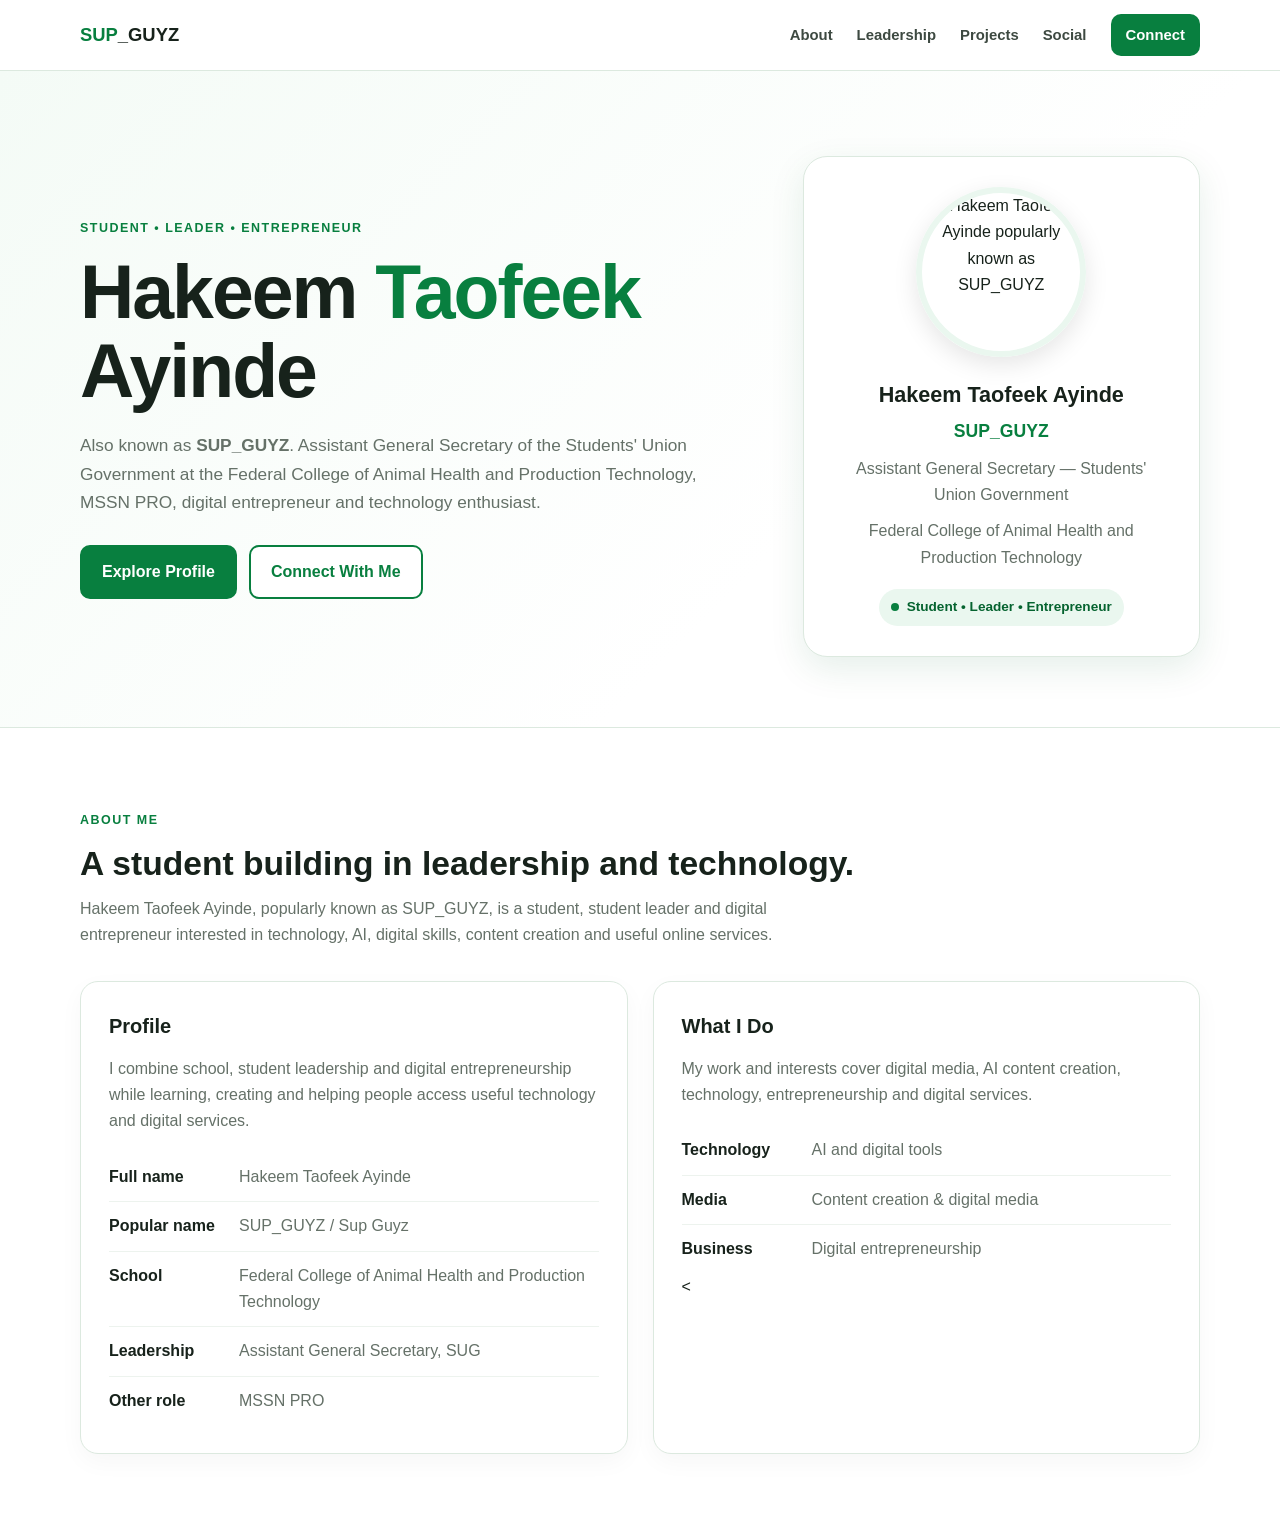
==== index.html @ ea07d20a "Update index.html" ====
<!DOCTYPE html>
<html lang="en">
<head>
<meta charset="UTF-8">
<meta name="viewport" content="width=device-width, initial-scale=1.0">

<meta name="google-site-verification" content="IPFIKmFvtoQdLbRA_IsdgafdKXvmxO_IPjUXM6lC2Ks">

<title>Hakeem Taofeek Ayinde (SUP_GUYZ) | SUG Leader, Digital Entrepreneur & Tech Enthusiast</title>

<meta name="description" content="Official profile of Hakeem Taofeek Ayinde, popularly known as SUP_GUYZ — Assistant General Secretary of SUG at Federal College of Animal Health and Production Technology, MSSN PRO, founder of Netpay and Tao Media Academy, and digital entrepreneur.">

<meta name="keywords" content="Hakeem Taofeek Ayinde, SUP_GUYZ, Sup Guyz, FCAHPT, Assistant General Secretary SUG, SUG FCAHPT, MSSN PRO, Tao Media Academy, Netpay, cheap data Nigeria, buy data online Nigeria, data website Nigeria, airtime website, VTU website">

<meta name="author" content="Hakeem Taofeek Ayinde">
<meta name="robots" content="index, follow">
<meta name="theme-color" content="#087f3f">

<link rel="canonical" href="https://taofeek4.github.io/hakeem-taofeek-sug/">

<!-- Open Graph -->
<meta property="og:type" content="profile">
<meta property="og:title" content="Hakeem Taofeek Ayinde (SUP_GUYZ)">
<meta property="og:description" content="Official profile of Hakeem Taofeek Ayinde — student leader, digital entrepreneur, founder of Netpay and Tao Media Academy.">
<meta property="og:url" content="https://taofeek4.github.io/hakeem-taofeek-sug/">
<meta property="og:site_name" content="Hakeem Taofeek Ayinde">
<meta property="og:image" content="https://taofeek4.github.io/hakeem-taofeek-sug/assets/hakeem-taofeek.png">
<meta property="og:image:alt" content="Hakeem Taofeek Ayinde popularly known as SUP_GUYZ">

<!-- Twitter / X -->
<meta name="twitter:card" content="summary_large_image">
<meta name="twitter:title" content="Hakeem Taofeek Ayinde (SUP_GUYZ)">
<meta name="twitter:description" content="Student leader, digital entrepreneur, founder of Netpay and Tao Media Academy.">
<meta name="twitter:image" content="https://taofeek4.github.io/hakeem-taofeek-sug/assets/hakeem-taofeek.png">

<!-- Structured Data -->
<script type="application/ld+json">
{
  "@context": "https://schema.org",
  "@graph": [
    {
      "@type": "Person",
      "@id": "https://taofeek4.github.io/hakeem-taofeek-sug/#person",
      "name": "Hakeem Taofeek Ayinde",
      "alternateName": ["SUP_GUYZ", "Sup Guyz"],
      "url": "https://taofeek4.github.io/hakeem-taofeek-sug/",
      "image": "https://taofeek4.github.io/hakeem-taofeek-sug/assets/hakeem-taofeek.png",
      "description": "Student leader, digital entrepreneur, technology enthusiast and founder of Netpay and Tao Media Academy.",
      "jobTitle": [
        "Assistant General Secretary of SUG",
        "MSSN PRO",
        "Digital Entrepreneur"
      ],
      "affiliation": {
        "@type": "CollegeOrUniversity",
        "name": "Federal College of Animal Health and Production Technology"
      },
      "sameAs": [
        "https://www.facebook.com/profile.php?id=61594599100468",
        "https://www.instagram.com/taomediaacademy1/",
        "https://www.tiktok.com/@sup_guyz001",
        "https://x.com/Taomediaacademy"
      ]
    },
    {
      "@type": "Organization",
      "@id": "https://taofeek4.github.io/hakeem-taofeek-sug/#taomediaacademy",
      "name": "Tao Media Academy",
      "url": "https://taofeek4.github.io/hakeem-taofeek-sug/",
      "founder": {
        "@id": "https://taofeek4.github.io/hakeem-taofeek-sug/#person"
      },
      "description": "A digital media and technology-focused brand built around digital skills, AI content creation and online creativity."
    },
    {
      "@type": "Organization",
      "@id": "https://taofeek4.github.io/hakeem-taofeek-sug/#netpay",
      "name": "Netpay",
      "url": "https://netpay.com.ng/",
      "founder": {
        "@id": "https://taofeek4.github.io/hakeem-taofeek-sug/#person"
      },
      "description": "A Nigerian digital services platform for data subscriptions, airtime and other digital services."
    }
  ]
}
</script>

<style>

:root {
    --green: #087f3f;
    --dark-green: #05632f;
    --light-green: #eaf7ef;
    --lighter-green: #f4fbf6;
    --white: #ffffff;
    --text: #17221b;
    --muted: #657168;
    --border: #dce9df;
    --shadow: 0 12px 35px rgba(5, 99, 47, 0.10);
    --radius: 18px;
}

* {
    box-sizing: border-box;
    margin: 0;
    padding: 0;
}

html {
    scroll-behavior: smooth;
}

body {
    font-family: Arial, Helvetica, sans-serif;
    color: var(--text);
    background: var(--white);
    line-height: 1.65;
}

a {
    text-decoration: none;
    color: inherit;
}

img {
    max-width: 100%;
    display: block;
}

.container {
    width: min(1120px, 92%);
    margin: auto;
}

/* NAVIGATION */

.navbar {
    position: sticky;
    top: 0;
    z-index: 1000;
    background: rgba(255,255,255,0.96);
    border-bottom: 1px solid var(--border);
    backdrop-filter: blur(10px);
}

.nav-container {
    width: min(1120px, 92%);
    margin: auto;
    min-height: 70px;
    display: flex;
    align-items: center;
    justify-content: space-between;
    gap: 20px;
}

.logo {
    font-weight: 900;
    font-size: 1.15rem;
    color: var(--green);
}

.logo span {
    color: var(--text);
}

.nav-links {
    display: flex;
    align-items: center;
    gap: 24px;
}

.nav-links a {
    font-size: .93rem;
    font-weight: 700;
    color: #3d4941;
}

.nav-links a:hover {
    color: var(--green);
}

.nav-cta {
    background: var(--green) !important;
    color: white !important;
    padding: 9px 15px;
    border-radius: 10px;
}

@media(max-width:760px) {

    .nav-links a:not(.nav-cta) {
        display: none;
    }
}

/* HERO */

.hero {
    background: linear-gradient(135deg, var(--lighter-green), #fff 65%);
    padding: 85px 0 70px;
    border-bottom: 1px solid var(--border);
}

.hero-container {
    width: min(1120px, 92%);
    margin: auto;
    display: grid;
    grid-template-columns: 1.25fr .75fr;
    gap: 60px;
    align-items: center;
}

.hero-label,
.section-label {
    display: inline-block;
    color: var(--green);
    font-weight: 800;
    font-size: .78rem;
    letter-spacing: 1.5px;
    text-transform: uppercase;
    margin-bottom: 15px;
}

.hero h1 {
    font-size: clamp(2.5rem, 6vw, 4.7rem);
    line-height: 1.05;
    letter-spacing: -2px;
    margin-bottom: 20px;
}

.hero h1 span {
    color: var(--green);
}

.hero-description {
    font-size: 1.08rem;
    color: var(--muted);
    max-width: 690px;
}

.hero-buttons {
    display: flex;
    gap: 12px;
    flex-wrap: wrap;
    margin-top: 28px;
}

.btn {
    display: inline-flex;
    align-items: center;
    justify-content: center;
    padding: 12px 20px;
    border-radius: 10px;
    font-weight: 800;
    border: 2px solid var(--green);
    transition: .2s;
}

.btn-primary {
    background: var(--green);
    color: white;
}

.btn-primary:hover {
    background: var(--dark-green);
}

.btn-outline {
    color: var(--green);
    background: white;
}

.btn-outline:hover {
    background: var(--light-green);
}

/* PROFILE CARD */

.profile-card {
    background: white;
    border: 1px solid var(--border);
    border-radius: 24px;
    padding: 30px;
    box-shadow: var(--shadow);
    text-align: center;
}

.profile-photo {
    width: 170px;
    height: 170px;
    border-radius: 50%;
    object-fit: cover;
    margin: 0 auto 20px;
    border: 6px solid var(--light-green);
    box-shadow: 0 8px 25px rgba(0,0,0,.10);
}

.profile-card h2 {
    font-size: 1.35rem;
    margin-bottom: 4px;
}

.alias {
    color: var(--green);
    font-weight: 900;
    font-size: 1.1rem;
}

.profile-card p {
    color: var(--muted);
    margin-top: 10px;
}

.profile-status {
    margin-top: 18px;
    background: var(--light-green);
    color: var(--dark-green);
    display: inline-flex;
    align-items: center;
    gap: 8px;
    padding: 7px 12px;
    border-radius: 30px;
    font-size: .85rem;
    font-weight: 800;
}

.status-dot {
    width: 8px;
    height: 8px;
    background: var(--green);
    border-radius: 50%;
}

/* SECTIONS */

.section {
    padding: 78px 0;
}

.section-container {
    width: min(1120px, 92%);
    margin: auto;
}

.section-heading {
    font-size: 2.1rem;
    line-height: 1.15;
    margin-bottom: 12px;
}

.section-subheading {
    color: var(--muted);
    max-width: 760px;
    margin-bottom: 32px;
}

.section-alt {
    background: var(--lighter-green);
}

/* ABOUT */

.about-grid {
    display: grid;
    grid-template-columns: 1fr 1fr;
    gap: 25px;
}

.card {
    background: white;
    border: 1px solid var(--border);
    border-radius: var(--radius);
    padding: 28px;
    box-shadow: 0 8px 25px rgba(0,0,0,.035);
}

.card h3 {
    margin-bottom: 13px;
    font-size: 1.25rem;
}

.card p {
    color: var(--muted);
}

.info-list {
    list-style: none;
    margin-top: 18px;
}

.info-item {
    display: flex;
    gap: 10px;
    padding: 11px 0;
    border-bottom: 1px solid #edf3ee;
}

.info-item:last-child {
    border-bottom: 0;
}

.info-item strong {
    min-width: 120px;
}

.info-item span {
    color: var(--muted);
}

/* STATS */

.stats {
    display: grid;
    grid-template-columns: repeat(4, 1fr);
    gap: 15px;
    margin-top: 28px;
}

.stat {
    background: var(--light-green);
    border-radius: 14px;
    padding: 20px;
    text-align: center;
}

.stat-number {
    display: block;
    color: var(--green);
    font-size: 1.7rem;
    font-weight: 900;
}

.stat-text {
    font-size: .88rem;
    color: var(--muted);
}

/* LEADERSHIP */

.leadership-grid {
    display: grid;
    grid-template-columns: repeat(3, 1fr);
    gap: 20px;
}

.role-card {
    padding: 27px;
    border: 1px solid var(--border);
    border-radius: var(--radius);
    background: white;
}

.role-number {
    color: var(--green);
    font-size: .85rem;
    font-weight: 900;
}

.role-card h3 {
    margin: 8px 0;
}

.role-card p {
    color: var(--muted);
}

/* PROJECTS */

.project-grid {
    display: grid;
    grid-template-columns: repeat(2, 1fr);
    gap: 22px;
}

.project-card {
    border: 1px solid var(--border);
    border-radius: var(--radius);
    padding: 28px;
    background: white;
}

.project-tag {
    display: inline-block;
    background: var(--light-green);
    color: var(--dark-green);
    padding: 5px 10px;
    border-radius: 20px;
    font-size: .76rem;
    font-weight: 900;
    margin-bottom: 14px;
}

.project-card h3 {
    font-size: 1.35rem;
    margin-bottom: 8px;
}

.project-card p {
    color: var(--muted);
    margin-bottom: 18px;
}

.project-link {
    color: var(--green);
    font-weight: 900;
}

.project-link:hover {
    text-decoration: underline;
}

/* NETPAY */

.netpay-card {
    background: linear-gradient(135deg, #05632f, #087f3f);
    color: white;
    border-radius: 24px;
    padding: 38px;
    display: grid;
    grid-template-columns: 1fr auto;
    gap: 30px;
    align-items: center;
    box-shadow: var(--shadow);
}

.netpay-card .section-label {
    color: #d9f5e3;
}

.netpay-card h2 {
    font-size: 2rem;
    line-height: 1.15;
    margin-bottom: 12px;
}

.netpay-card p {
    color: #e5f5ea;
    max-width: 720px;
}

.netpay-points {
    display: flex;
    gap: 10px;
    flex-wrap: wrap;
    margin-top: 20px;
}

.netpay-point {
    background: rgba(255,255,255,.13);
    padding: 8px 12px;
    border-radius: 20px;
    font-size: .85rem;
    font-weight: 700;
}

.netpay-btn {
    background: white;
    color: var(--dark-green);
    border-color: white;
    white-space: nowrap;
}

.netpay-btn:hover {
    background: #eefaf2;
}

/* SOCIAL */

.social-grid {
    display: grid;
    grid-template-columns: repeat(3, 1fr);
    gap: 18px;
}

.social-card {
    border: 1px solid var(--border);
    border-radius: var(--radius);
    padding: 22px;
    display: flex;
    align-items: center;
    justify-content: space-between;
    background: white;
    transition: .2s;
}

.social-card:hover {
    transform: translateY(-3px);
    box-shadow: var(--shadow);
    border-color: #b8d7c2;
}

.social-name {
    font-weight: 900;
}

.social-handle {
    color: var(--muted);
    font-size: .88rem;
}

.social-arrow {
    color: var(--green);
    font-weight: 900;
    font-size: 1.3rem;
}

/* LEADERSHIP CTA */

.election {
    background: var(--light-green);
    border-radius: 24px;
    padding: 35px;
    display: grid;
    grid-template-columns: .7fr 1.3fr;
    gap: 35px;
    align-items: center;
}

.vote-number {
    font-size: 4rem;
    font-weight: 900;
    color: var(--green);
    line-height: 1;
}

.election h2 {
    font-size: 2rem;
    margin: 8px 0;
}

.election p {
    color: var(--muted);
}

/* CTA */

.cta {
    padding: 75px 0;
    text-align: center;
    background: linear-gradient(135deg, var(--lighter-green), #fff);
}

.cta h2 {
    font-size: 2.2rem;
    margin-bottom: 12px;
}

.cta p {
    color: var(--muted);
    max-width: 650px;
    margin: 0 auto 25px;
}

/* FOOTER */

.footer {
    background: #102018;
    color: #dce8df;
    padding: 45px 0 25px;
}

.footer-grid {
    width: min(1120px, 92%);
    margin: auto;
    display: flex;
    justify-content: space-between;
    gap: 30px;
}

.footer h3 {
    color: white;
    margin-bottom: 8px;
}

.footer p {
    color: #aebeb3;
    max-width: 600px;
}

.footer-links {
    display: flex;
    gap: 16px;
    flex-wrap: wrap;
}

.footer-links a {
    color: #dce8df;
    font-weight: 700;
}

.footer-links a:hover {
    color: #7ed39b;
}

.copyright {
    width: min(1120px, 92%);
    margin: 30px auto 0;
    padding-top: 20px;
    border-top: 1px solid rgba(255,255,255,.12);
    color: #94a59a;
    font-size: .85rem;
}

/* MOBILE */

@media(max-width:850px) {

    .hero-container,
    .about-grid,
    .election {
        grid-template-columns: 1fr;
    }

    .leadership-grid {
        grid-template-columns: 1fr 1fr;
    }

    .social-grid {
        grid-template-columns: 1fr 1fr;
    }

    .netpay-card {
        grid-template-columns: 1fr;
    }

    .stats {
        grid-template-columns: 1fr 1fr;
    }
}

@media(max-width:560px) {

    .hero {
        padding: 60px 0;
    }

    .hero h1 {
        letter-spacing: -1px;
    }

    .leadership-grid,
    .project-grid,
    .social-grid {
        grid-template-columns: 1fr;
    }

    .section {
        padding: 60px 0;
    }

    .stats {
        grid-template-columns: 1fr 1fr;
    }

    .profile-photo {
        width: 145px;
        height: 145px;
    }

    .netpay-card {
        padding: 27px;
    }

    .netpay-card h2 {
        font-size: 1.65rem;
    }

    .election {
        padding: 25px;
    }

    .footer-grid {
        flex-direction: column;
    }
}

</style>
</head>

<body>

<!-- NAVIGATION -->

<nav class="navbar">
    <div class="nav-container">

        <a class="logo" href="#top">
            SUP<span>_GUYZ</span>
        </a>

        <div class="nav-links">
            <a href="#about">About</a>
            <a href="#leadership">Leadership</a>
            <a href="#projects">Projects</a>
            <a href="#social">Social</a>
            <a class="nav-cta" href="#contact">Connect</a>
        </div>

    </div>
</nav>


<main id="top">

<!-- HERO -->

<header class="hero">

    <div class="hero-container">

        <div>

            <div class="hero-label">
                STUDENT • LEADER • ENTREPRENEUR
            </div>

            <h1>
                Hakeem
                <span>Taofeek</span>
                Ayinde
            </h1>

            <p class="hero-description">
                Also known as <strong>SUP_GUYZ</strong>.
                Assistant General Secretary of the
                Students' Union Government at the
                Federal College of Animal Health and
                Production Technology, MSSN PRO,
                digital entrepreneur and technology enthusiast.
            </p>

            <div class="hero-buttons">

                <a href="#about" class="btn btn-primary">
                    Explore Profile
                </a>

                <a href="#social" class="btn btn-outline">
                    Connect With Me
                </a>

            </div>

        </div>


        <div class="profile-card">

            <img
                class="profile-photo"
                src="assets/hakeem-taofeek.png"
                alt="Hakeem Taofeek Ayinde popularly known as SUP_GUYZ"
            >

            <h2>
                Hakeem Taofeek Ayinde
            </h2>

            <div class="alias">
                SUP_GUYZ
            </div>

            <p>
                Assistant General Secretary —
                Students' Union Government
            </p>

            <p>
                Federal College of Animal Health
                and Production Technology
            </p>

            <div class="profile-status">
                <span class="status-dot"></span>
                Student • Leader • Entrepreneur
            </div>

        </div>

    </div>

</header>


<!-- ABOUT -->

<section class="section" id="about">

    <div class="section-container">

        <div class="section-label">
            About Me
        </div>

        <h2 class="section-heading">
            A student building in leadership and technology.
        </h2>

        <p class="section-subheading">
            Hakeem Taofeek Ayinde, popularly known as
            SUP_GUYZ, is a student, student leader and
            digital entrepreneur interested in technology,
            AI, digital skills, content creation and useful
            online services.
        </p>


        <div class="about-grid">

            <div class="card">

                <h3>
                    Profile
                </h3>

                <p>
                    I combine school, student leadership
                    and digital entrepreneurship while
                    learning, creating and helping people
                    access useful technology and digital services.
                </p>

                <ul class="info-list">

                    <li class="info-item">
                        <strong>Full name</strong>
                        <span>Hakeem Taofeek Ayinde</span>
                    </li>

                    <li class="info-item">
                        <strong>Popular name</strong>
                        <span>SUP_GUYZ / Sup Guyz</span>
                    </li>

                    <li class="info-item">
                        <strong>School</strong>
                        <span>Federal College of Animal Health and Production Technology</span>
                    </li>

                    <li class="info-item">
                        <strong>Leadership</strong>
                        <span>Assistant General Secretary, SUG</span>
                    </li>

                    <li class="info-item">
                        <strong>Other role</strong>
                        <span>MSSN PRO</span>
                    </li>

                </ul>

            </div>


            <div class="card">

                <h3>
                    What I Do
                </h3>

                <p>
                    My work and interests cover digital media,
                    AI content creation, technology,
                    entrepreneurship and digital services.
                </p>

                <ul class="info-list">

                    <li class="info-item">
                        <strong>Technology</strong>
                        <span>AI and digital tools</span>
                    </li>

                    <li class="info-item">
                        <strong>Media</strong>
                        <span>Content creation & digital media</span>
                    </li>

                    <li class="info-item">
                        <strong>Business</strong>
                        <span>Digital entrepreneurship</span>
                    </li>

                    <
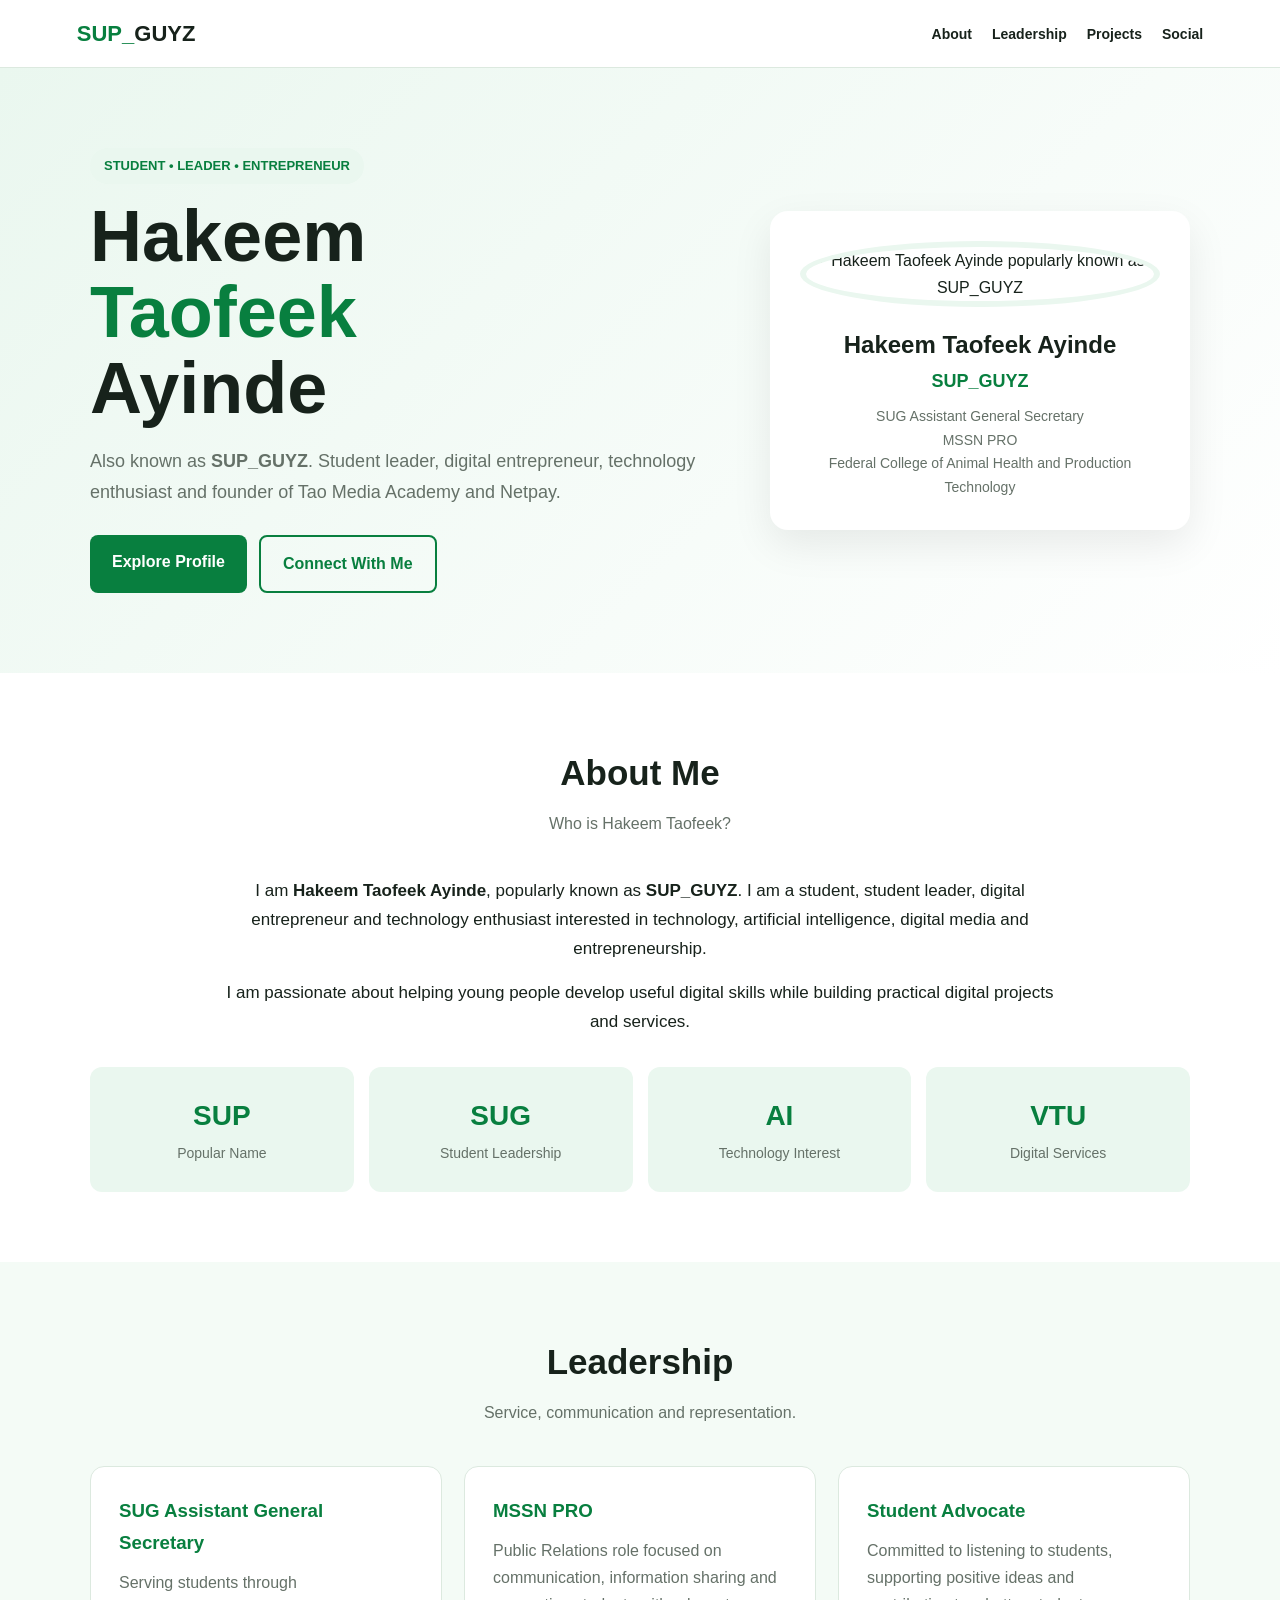
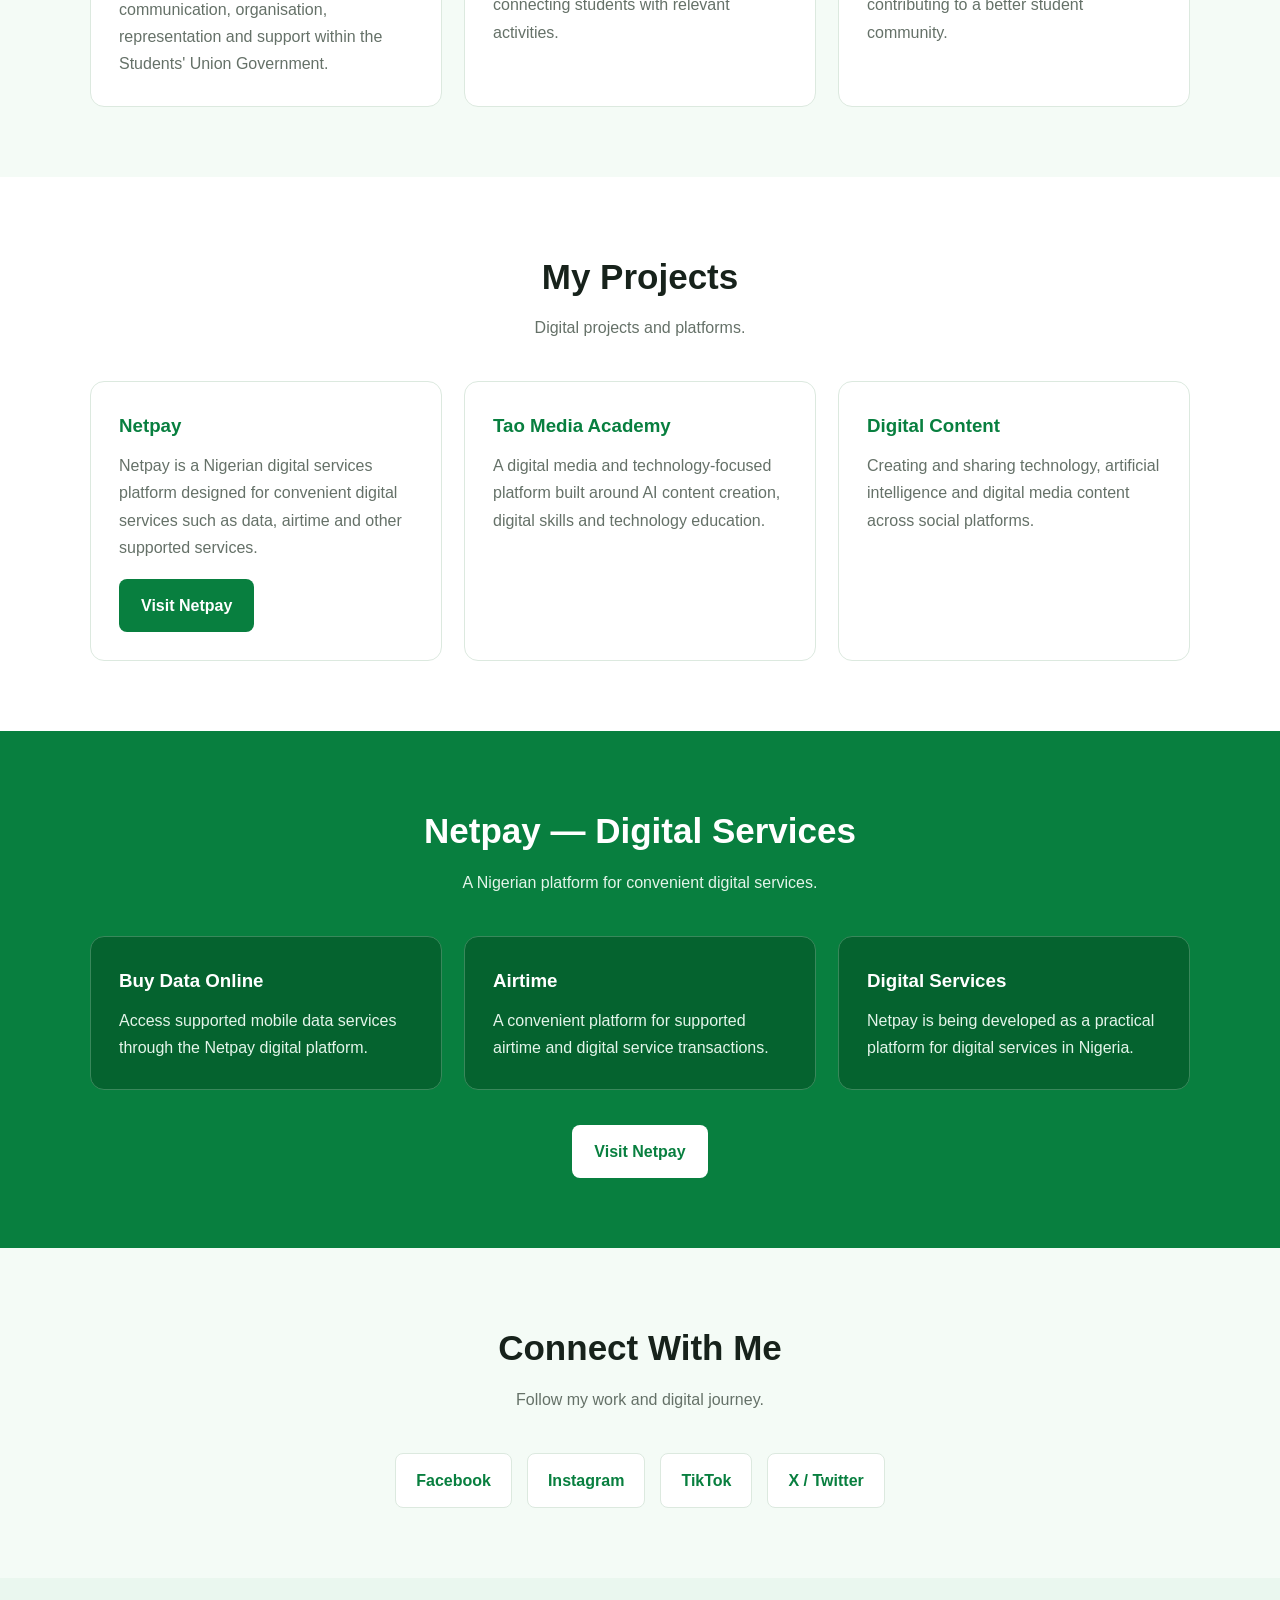
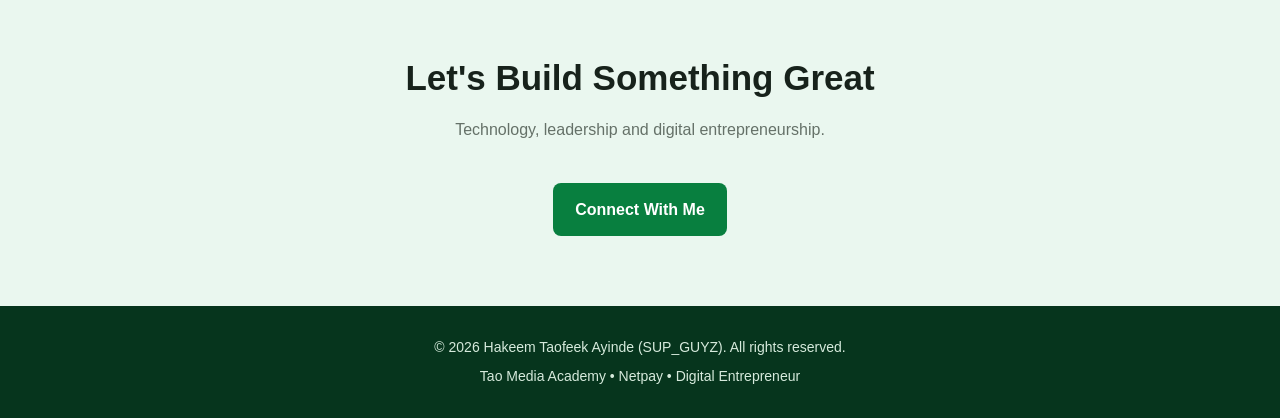
==== commit e267f53d: "Update index.html" ====
--- a/index.html
+++ b/index.html
@@ -6,980 +6,670 @@
 
 <meta name="google-site-verification" content="IPFIKmFvtoQdLbRA_IsdgafdKXvmxO_IPjUXM6lC2Ks">
 
-<title>Hakeem Taofeek Ayinde (SUP_GUYZ) | SUG Leader, Digital Entrepreneur & Tech Enthusiast</title>
-
-<meta name="description" content="Official profile of Hakeem Taofeek Ayinde, popularly known as SUP_GUYZ — Assistant General Secretary of SUG at Federal College of Animal Health and Production Technology, MSSN PRO, founder of Netpay and Tao Media Academy, and digital entrepreneur.">
-
-<meta name="keywords" content="Hakeem Taofeek Ayinde, SUP_GUYZ, Sup Guyz, FCAHPT, Assistant General Secretary SUG, SUG FCAHPT, MSSN PRO, Tao Media Academy, Netpay, cheap data Nigeria, buy data online Nigeria, data website Nigeria, airtime website, VTU website">
+<title>Hakeem Taofeek Ayinde (SUP_GUYZ) | SUG Leader & Digital Entrepreneur</title>
+
+<meta name="description" content="Official website of Hakeem Taofeek Ayinde, popularly known as SUP_GUYZ. Student leader, SUG Assistant General Secretary, MSSN PRO, technology enthusiast and digital entrepreneur.">
+
+<meta name="keywords" content="Hakeem Taofeek Ayinde, SUP_GUYZ, Sup Guyz, Tao Media Academy, Netpay, cheap data, cheap data website, buy data online Nigeria, airtime website, VTU website, digital services Nigeria, SUG Assistant General Secretary, MSSN PRO">
 
 <meta name="author" content="Hakeem Taofeek Ayinde">
 <meta name="robots" content="index, follow">
-<meta name="theme-color" content="#087f3f">
-
 <link rel="canonical" href="https://taofeek4.github.io/hakeem-taofeek-sug/">
 
-<!-- Open Graph -->
 <meta property="og:type" content="profile">
 <meta property="og:title" content="Hakeem Taofeek Ayinde (SUP_GUYZ)">
-<meta property="og:description" content="Official profile of Hakeem Taofeek Ayinde — student leader, digital entrepreneur, founder of Netpay and Tao Media Academy.">
+<meta property="og:description" content="Student leader, digital entrepreneur and technology enthusiast.">
 <meta property="og:url" content="https://taofeek4.github.io/hakeem-taofeek-sug/">
-<meta property="og:site_name" content="Hakeem Taofeek Ayinde">
-<meta property="og:image" content="https://taofeek4.github.io/hakeem-taofeek-sug/assets/hakeem-taofeek.png">
-<meta property="og:image:alt" content="Hakeem Taofeek Ayinde popularly known as SUP_GUYZ">
-
-<!-- Twitter / X -->
-<meta name="twitter:card" content="summary_large_image">
-<meta name="twitter:title" content="Hakeem Taofeek Ayinde (SUP_GUYZ)">
-<meta name="twitter:description" content="Student leader, digital entrepreneur, founder of Netpay and Tao Media Academy.">
-<meta name="twitter:image" content="https://taofeek4.github.io/hakeem-taofeek-sug/assets/hakeem-taofeek.png">
-
-<!-- Structured Data -->
+
 <script type="application/ld+json">
 {
-  "@context": "https://schema.org",
-  "@graph": [
-    {
-      "@type": "Person",
-      "@id": "https://taofeek4.github.io/hakeem-taofeek-sug/#person",
-      "name": "Hakeem Taofeek Ayinde",
-      "alternateName": ["SUP_GUYZ", "Sup Guyz"],
-      "url": "https://taofeek4.github.io/hakeem-taofeek-sug/",
-      "image": "https://taofeek4.github.io/hakeem-taofeek-sug/assets/hakeem-taofeek.png",
-      "description": "Student leader, digital entrepreneur, technology enthusiast and founder of Netpay and Tao Media Academy.",
-      "jobTitle": [
-        "Assistant General Secretary of SUG",
-        "MSSN PRO",
-        "Digital Entrepreneur"
-      ],
-      "affiliation": {
-        "@type": "CollegeOrUniversity",
-        "name": "Federal College of Animal Health and Production Technology"
-      },
-      "sameAs": [
-        "https://www.facebook.com/profile.php?id=61594599100468",
-        "https://www.instagram.com/taomediaacademy1/",
-        "https://www.tiktok.com/@sup_guyz001",
-        "https://x.com/Taomediaacademy"
-      ]
-    },
-    {
-      "@type": "Organization",
-      "@id": "https://taofeek4.github.io/hakeem-taofeek-sug/#taomediaacademy",
-      "name": "Tao Media Academy",
-      "url": "https://taofeek4.github.io/hakeem-taofeek-sug/",
-      "founder": {
-        "@id": "https://taofeek4.github.io/hakeem-taofeek-sug/#person"
-      },
-      "description": "A digital media and technology-focused brand built around digital skills, AI content creation and online creativity."
-    },
-    {
-      "@type": "Organization",
-      "@id": "https://taofeek4.github.io/hakeem-taofeek-sug/#netpay",
-      "name": "Netpay",
-      "url": "https://netpay.com.ng/",
-      "founder": {
-        "@id": "https://taofeek4.github.io/hakeem-taofeek-sug/#person"
-      },
-      "description": "A Nigerian digital services platform for data subscriptions, airtime and other digital services."
-    }
+  "@context":"https://schema.org",
+  "@type":"Person",
+  "name":"Hakeem Taofeek Ayinde",
+  "alternateName":"SUP_GUYZ",
+  "url":"https://taofeek4.github.io/hakeem-taofeek-sug/",
+  "description":"Student leader, digital entrepreneur and technology enthusiast.",
+  "jobTitle":["SUG Assistant General Secretary","MSSN PRO"],
+  "sameAs":[
+    "https://www.facebook.com/profile.php?id=61594599100468",
+    "https://www.instagram.com/taomediaacademy1/",
+    "https://www.tiktok.com/@sup_guyz001",
+    "https://x.com/Taomediaacademy",
+    "https://netpay.com.ng/"
   ]
 }
 </script>
 
 <style>
-
-:root {
-    --green: #087f3f;
-    --dark-green: #05632f;
-    --light-green: #eaf7ef;
-    --lighter-green: #f4fbf6;
-    --white: #ffffff;
-    --text: #17221b;
-    --muted: #657168;
-    --border: #dce9df;
-    --shadow: 0 12px 35px rgba(5, 99, 47, 0.10);
-    --radius: 18px;
-}
-
-* {
-    box-sizing: border-box;
-    margin: 0;
-    padding: 0;
-}
-
-html {
-    scroll-behavior: smooth;
-}
-
-body {
-    font-family: Arial, Helvetica, sans-serif;
-    color: var(--text);
-    background: var(--white);
-    line-height: 1.65;
-}
-
-a {
-    text-decoration: none;
-    color: inherit;
-}
-
-img {
-    max-width: 100%;
-    display: block;
-}
-
-.container {
-    width: min(1120px, 92%);
-    margin: auto;
-}
-
-/* NAVIGATION */
-
-.navbar {
-    position: sticky;
-    top: 0;
-    z-index: 1000;
-    background: rgba(255,255,255,0.96);
-    border-bottom: 1px solid var(--border);
-    backdrop-filter: blur(10px);
-}
-
-.nav-container {
-    width: min(1120px, 92%);
-    margin: auto;
-    min-height: 70px;
-    display: flex;
-    align-items: center;
-    justify-content: space-between;
-    gap: 20px;
-}
-
-.logo {
-    font-weight: 900;
-    font-size: 1.15rem;
-    color: var(--green);
-}
-
-.logo span {
-    color: var(--text);
-}
-
-.nav-links {
-    display: flex;
-    align-items: center;
-    gap: 24px;
-}
-
-.nav-links a {
-    font-size: .93rem;
-    font-weight: 700;
-    color: #3d4941;
-}
-
-.nav-links a:hover {
-    color: var(--green);
-}
-
-.nav-cta {
-    background: var(--green) !important;
-    color: white !important;
-    padding: 9px 15px;
-    border-radius: 10px;
-}
-
-@media(max-width:760px) {
-
-    .nav-links a:not(.nav-cta) {
-        display: none;
-    }
-}
-
-/* HERO */
-
-.hero {
-    background: linear-gradient(135deg, var(--lighter-green), #fff 65%);
-    padding: 85px 0 70px;
-    border-bottom: 1px solid var(--border);
-}
-
-.hero-container {
-    width: min(1120px, 92%);
-    margin: auto;
-    display: grid;
-    grid-template-columns: 1.25fr .75fr;
-    gap: 60px;
-    align-items: center;
-}
-
-.hero-label,
-.section-label {
-    display: inline-block;
-    color: var(--green);
-    font-weight: 800;
-    font-size: .78rem;
-    letter-spacing: 1.5px;
-    text-transform: uppercase;
-    margin-bottom: 15px;
-}
-
-.hero h1 {
-    font-size: clamp(2.5rem, 6vw, 4.7rem);
-    line-height: 1.05;
-    letter-spacing: -2px;
-    margin-bottom: 20px;
-}
-
-.hero h1 span {
-    color: var(--green);
-}
-
-.hero-description {
-    font-size: 1.08rem;
-    color: var(--muted);
-    max-width: 690px;
-}
-
-.hero-buttons {
-    display: flex;
-    gap: 12px;
-    flex-wrap: wrap;
-    margin-top: 28px;
-}
-
-.btn {
-    display: inline-flex;
-    align-items: center;
-    justify-content: center;
-    padding: 12px 20px;
-    border-radius: 10px;
-    font-weight: 800;
-    border: 2px solid var(--green);
-    transition: .2s;
-}
-
-.btn-primary {
-    background: var(--green);
-    color: white;
-}
-
-.btn-primary:hover {
-    background: var(--dark-green);
-}
-
-.btn-outline {
-    color: var(--green);
-    background: white;
-}
-
-.btn-outline:hover {
-    background: var(--light-green);
-}
-
-/* PROFILE CARD */
-
-.profile-card {
-    background: white;
-    border: 1px solid var(--border);
-    border-radius: 24px;
-    padding: 30px;
-    box-shadow: var(--shadow);
-    text-align: center;
-}
-
-.profile-photo {
-    width: 170px;
-    height: 170px;
-    border-radius: 50%;
-    object-fit: cover;
-    margin: 0 auto 20px;
-    border: 6px solid var(--light-green);
-    box-shadow: 0 8px 25px rgba(0,0,0,.10);
-}
-
-.profile-card h2 {
-    font-size: 1.35rem;
-    margin-bottom: 4px;
-}
-
-.alias {
-    color: var(--green);
-    font-weight: 900;
-    font-size: 1.1rem;
-}
-
-.profile-card p {
-    color: var(--muted);
-    margin-top: 10px;
-}
-
-.profile-status {
-    margin-top: 18px;
-    background: var(--light-green);
-    color: var(--dark-green);
-    display: inline-flex;
-    align-items: center;
-    gap: 8px;
-    padding: 7px 12px;
-    border-radius: 30px;
-    font-size: .85rem;
-    font-weight: 800;
-}
-
-.status-dot {
-    width: 8px;
-    height: 8px;
-    background: var(--green);
-    border-radius: 50%;
-}
-
-/* SECTIONS */
-
-.section {
-    padding: 78px 0;
-}
-
-.section-container {
-    width: min(1120px, 92%);
-    margin: auto;
-}
-
-.section-heading {
-    font-size: 2.1rem;
-    line-height: 1.15;
-    margin-bottom: 12px;
-}
-
-.section-subheading {
-    color: var(--muted);
-    max-width: 760px;
-    margin-bottom: 32px;
-}
-
-.section-alt {
-    background: var(--lighter-green);
-}
-
-/* ABOUT */
-
-.about-grid {
-    display: grid;
-    grid-template-columns: 1fr 1fr;
-    gap: 25px;
-}
-
-.card {
-    background: white;
-    border: 1px solid var(--border);
-    border-radius: var(--radius);
-    padding: 28px;
-    box-shadow: 0 8px 25px rgba(0,0,0,.035);
-}
-
-.card h3 {
-    margin-bottom: 13px;
-    font-size: 1.25rem;
-}
-
-.card p {
-    color: var(--muted);
-}
-
-.info-list {
-    list-style: none;
-    margin-top: 18px;
-}
-
-.info-item {
-    display: flex;
-    gap: 10px;
-    padding: 11px 0;
-    border-bottom: 1px solid #edf3ee;
-}
-
-.info-item:last-child {
-    border-bottom: 0;
-}
-
-.info-item strong {
-    min-width: 120px;
-}
-
-.info-item span {
-    color: var(--muted);
-}
-
-/* STATS */
-
-.stats {
-    display: grid;
-    grid-template-columns: repeat(4, 1fr);
-    gap: 15px;
-    margin-top: 28px;
-}
-
-.stat {
-    background: var(--light-green);
-    border-radius: 14px;
-    padding: 20px;
-    text-align: center;
-}
-
-.stat-number {
-    display: block;
-    color: var(--green);
-    font-size: 1.7rem;
-    font-weight: 900;
-}
-
-.stat-text {
-    font-size: .88rem;
-    color: var(--muted);
-}
-
-/* LEADERSHIP */
-
-.leadership-grid {
-    display: grid;
-    grid-template-columns: repeat(3, 1fr);
-    gap: 20px;
-}
-
-.role-card {
-    padding: 27px;
-    border: 1px solid var(--border);
-    border-radius: var(--radius);
-    background: white;
-}
-
-.role-number {
-    color: var(--green);
-    font-size: .85rem;
-    font-weight: 900;
-}
-
-.role-card h3 {
-    margin: 8px 0;
-}
-
-.role-card p {
-    color: var(--muted);
-}
-
-/* PROJECTS */
-
-.project-grid {
-    display: grid;
-    grid-template-columns: repeat(2, 1fr);
-    gap: 22px;
-}
-
-.project-card {
-    border: 1px solid var(--border);
-    border-radius: var(--radius);
-    padding: 28px;
-    background: white;
-}
-
-.project-tag {
-    display: inline-block;
-    background: var(--light-green);
-    color: var(--dark-green);
-    padding: 5px 10px;
-    border-radius: 20px;
-    font-size: .76rem;
-    font-weight: 900;
-    margin-bottom: 14px;
-}
-
-.project-card h3 {
-    font-size: 1.35rem;
-    margin-bottom: 8px;
-}
-
-.project-card p {
-    color: var(--muted);
-    margin-bottom: 18px;
-}
-
-.project-link {
-    color: var(--green);
-    font-weight: 900;
-}
-
-.project-link:hover {
-    text-decoration: underline;
-}
-
-/* NETPAY */
-
-.netpay-card {
-    background: linear-gradient(135deg, #05632f, #087f3f);
-    color: white;
-    border-radius: 24px;
-    padding: 38px;
-    display: grid;
-    grid-template-columns: 1fr auto;
-    gap: 30px;
-    align-items: center;
-    box-shadow: var(--shadow);
-}
-
-.netpay-card .section-label {
-    color: #d9f5e3;
-}
-
-.netpay-card h2 {
-    font-size: 2rem;
-    line-height: 1.15;
-    margin-bottom: 12px;
-}
-
-.netpay-card p {
-    color: #e5f5ea;
-    max-width: 720px;
-}
-
-.netpay-points {
-    display: flex;
-    gap: 10px;
-    flex-wrap: wrap;
-    margin-top: 20px;
-}
-
-.netpay-point {
-    background: rgba(255,255,255,.13);
-    padding: 8px 12px;
-    border-radius: 20px;
-    font-size: .85rem;
-    font-weight: 700;
-}
-
-.netpay-btn {
-    background: white;
-    color: var(--dark-green);
-    border-color: white;
-    white-space: nowrap;
-}
-
-.netpay-btn:hover {
-    background: #eefaf2;
-}
-
-/* SOCIAL */
-
-.social-grid {
-    display: grid;
-    grid-template-columns: repeat(3, 1fr);
-    gap: 18px;
-}
-
-.social-card {
-    border: 1px solid var(--border);
-    border-radius: var(--radius);
-    padding: 22px;
-    display: flex;
-    align-items: center;
-    justify-content: space-between;
-    background: white;
-    transition: .2s;
-}
-
-.social-card:hover {
-    transform: translateY(-3px);
-    box-shadow: var(--shadow);
-    border-color: #b8d7c2;
-}
-
-.social-name {
-    font-weight: 900;
-}
-
-.social-handle {
-    color: var(--muted);
-    font-size: .88rem;
-}
-
-.social-arrow {
-    color: var(--green);
-    font-weight: 900;
-    font-size: 1.3rem;
-}
-
-/* LEADERSHIP CTA */
-
-.election {
-    background: var(--light-green);
-    border-radius: 24px;
-    padding: 35px;
-    display: grid;
-    grid-template-columns: .7fr 1.3fr;
-    gap: 35px;
-    align-items: center;
-}
-
-.vote-number {
-    font-size: 4rem;
-    font-weight: 900;
-    color: var(--green);
-    line-height: 1;
-}
-
-.election h2 {
-    font-size: 2rem;
-    margin: 8px 0;
-}
-
-.election p {
-    color: var(--muted);
-}
-
-/* CTA */
-
-.cta {
-    padding: 75px 0;
-    text-align: center;
-    background: linear-gradient(135deg, var(--lighter-green), #fff);
-}
-
-.cta h2 {
-    font-size: 2.2rem;
-    margin-bottom: 12px;
-}
-
-.cta p {
-    color: var(--muted);
-    max-width: 650px;
-    margin: 0 auto 25px;
-}
-
-/* FOOTER */
-
-.footer {
-    background: #102018;
-    color: #dce8df;
-    padding: 45px 0 25px;
-}
-
-.footer-grid {
-    width: min(1120px, 92%);
-    margin: auto;
-    display: flex;
-    justify-content: space-between;
-    gap: 30px;
-}
-
-.footer h3 {
-    color: white;
-    margin-bottom: 8px;
-}
-
-.footer p {
-    color: #aebeb3;
-    max-width: 600px;
-}
-
-.footer-links {
-    display: flex;
-    gap: 16px;
-    flex-wrap: wrap;
-}
-
-.footer-links a {
-    color: #dce8df;
-    font-weight: 700;
-}
-
-.footer-links a:hover {
-    color: #7ed39b;
-}
-
-.copyright {
-    width: min(1120px, 92%);
-    margin: 30px auto 0;
-    padding-top: 20px;
-    border-top: 1px solid rgba(255,255,255,.12);
-    color: #94a59a;
-    font-size: .85rem;
-}
-
-/* MOBILE */
-
-@media(max-width:850px) {
-
-    .hero-container,
-    .about-grid,
-    .election {
-        grid-template-columns: 1fr;
-    }
-
-    .leadership-grid {
-        grid-template-columns: 1fr 1fr;
-    }
-
-    .social-grid {
-        grid-template-columns: 1fr 1fr;
-    }
-
-    .netpay-card {
-        grid-template-columns: 1fr;
-    }
-
-    .stats {
-        grid-template-columns: 1fr 1fr;
-    }
-}
-
-@media(max-width:560px) {
-
-    .hero {
-        padding: 60px 0;
-    }
-
-    .hero h1 {
-        letter-spacing: -1px;
-    }
-
-    .leadership-grid,
-    .project-grid,
-    .social-grid {
-        grid-template-columns: 1fr;
-    }
-
-    .section {
-        padding: 60px 0;
-    }
-
-    .stats {
-        grid-template-columns: 1fr 1fr;
-    }
-
-    .profile-photo {
-        width: 145px;
-        height: 145px;
-    }
-
-    .netpay-card {
-        padding: 27px;
-    }
-
-    .netpay-card h2 {
-        font-size: 1.65rem;
-    }
-
-    .election {
-        padding: 25px;
-    }
-
-    .footer-grid {
-        flex-direction: column;
-    }
-}
-
+:root{
+--green:#087f3f;
+--dark:#05632f;
+--light:#eaf7ef;
+--lighter:#f4fbf6;
+--white:#fff;
+--text:#17221b;
+--muted:#657168;
+--border:#dce9df;
+}
+
+*{box-sizing:border-box;margin:0;padding:0}
+
+html{scroll-behavior:smooth}
+
+body{
+font-family:Arial,Helvetica,sans-serif;
+background:var(--lighter);
+color:var(--text);
+line-height:1.7;
+}
+
+a{text-decoration:none;color:inherit}
+
+nav{
+position:sticky;
+top:0;
+z-index:1000;
+background:rgba(255,255,255,.97);
+border-bottom:1px solid var(--border);
+padding:15px 6%;
+display:flex;
+justify-content:space-between;
+align-items:center;
+}
+
+.logo{
+font-size:22px;
+font-weight:800;
+color:var(--green);
+}
+
+.logo span{color:var(--text)}
+
+.navlinks{
+display:flex;
+gap:20px;
+list-style:none;
+}
+
+.navlinks a{
+font-weight:600;
+font-size:14px;
+}
+
+.navlinks a:hover{color:var(--green)}
+
+.hero{
+background:linear-gradient(135deg,#eaf7ef,#fff);
+padding:80px 6%;
+}
+
+.hero-container{
+max-width:1100px;
+margin:auto;
+display:grid;
+grid-template-columns:1.5fr 1fr;
+gap:50px;
+align-items:center;
+}
+
+.badge{
+display:inline-block;
+background:var(--light);
+color:var(--green);
+padding:7px 14px;
+border-radius:30px;
+font-weight:700;
+font-size:13px;
+margin-bottom:15px;
+}
+
+h1{
+font-size:clamp(42px,7vw,72px);
+line-height:1.05;
+margin-bottom:20px;
+}
+
+h1 span{color:var(--green)}
+
+.hero p{
+font-size:18px;
+color:var(--muted);
+max-width:650px;
+}
+
+.buttons{
+display:flex;
+gap:12px;
+flex-wrap:wrap;
+margin-top:28px;
+}
+
+.btn{
+padding:13px 22px;
+border-radius:8px;
+font-weight:700;
+display:inline-block;
+}
+
+.primary{
+background:var(--green);
+color:white;
+}
+
+.primary:hover{background:var(--dark)}
+
+.outline{
+border:2px solid var(--green);
+color:var(--green);
+}
+
+.profile{
+background:white;
+padding:30px;
+border-radius:18px;
+text-align:center;
+box-shadow:0 15px 40px rgba(0,0,0,.08);
+}
+
+.profile img{
+width:190px;
+height:190px;
+object-fit:cover;
+border-radius:50%;
+border:6px solid var(--light);
+margin-bottom:18px;
+}
+
+.profile h2{font-size:24px}
+
+.alias{
+color:var(--green);
+font-weight:800;
+font-size:18px;
+}
+
+.profile p{
+font-size:14px;
+margin-top:8px;
+}
+
+section{
+padding:70px 6%;
+}
+
+.container{
+max-width:1100px;
+margin:auto;
+}
+
+.section-title{
+text-align:center;
+margin-bottom:40px;
+}
+
+.section-title h2{
+font-size:35px;
+margin-bottom:8px;
+}
+
+.section-title p{color:var(--muted)}
+
+.grid{
+display:grid;
+grid-template-columns:repeat(3,1fr);
+gap:22px;
+}
+
+.card{
+background:white;
+padding:28px;
+border-radius:14px;
+border:1px solid var(--border);
+}
+
+.card h3{
+color:var(--green);
+margin-bottom:10px;
+}
+
+.card p{color:var(--muted)}
+
+.about{
+background:white;
+}
+
+.about-box{
+max-width:850px;
+margin:auto;
+text-align:center;
+font-size:17px;
+}
+
+.stats{
+display:grid;
+grid-template-columns:repeat(4,1fr);
+gap:15px;
+margin-top:30px;
+}
+
+.stat{
+background:var(--light);
+padding:25px;
+text-align:center;
+border-radius:12px;
+}
+
+.stat strong{
+display:block;
+font-size:28px;
+color:var(--green);
+}
+
+.stat span{
+font-size:14px;
+color:var(--muted);
+}
+
+.netpay{
+background:var(--green);
+color:white;
+}
+
+.netpay .section-title p,
+.netpay .card p{color:#e4f5ea}
+
+.netpay .card{
+background:var(--dark);
+border-color:#39885b;
+}
+
+.netpay h2,
+.netpay h3{color:white}
+
+.social{
+display:flex;
+justify-content:center;
+gap:15px;
+flex-wrap:wrap;
+}
+
+.social a{
+background:white;
+border:1px solid var(--border);
+padding:13px 20px;
+border-radius:8px;
+font-weight:700;
+color:var(--green);
+}
+
+.social a:hover{
+background:var(--green);
+color:white;
+}
+
+.cta{
+background:var(--light);
+text-align:center;
+}
+
+footer{
+background:#06351d;
+color:white;
+text-align:center;
+padding:30px 6%;
+}
+
+footer p{
+font-size:14px;
+color:#d6eadc;
+}
+
+@media(max-width:800px){
+nav{padding:13px 5%}
+.navlinks{display:none}
+
+.hero{padding:55px 5%}
+
+.hero-container{
+grid-template-columns:1fr;
+text-align:center;
+}
+
+.hero p{margin:auto}
+
+.buttons{justify-content:center}
+
+.grid{
+grid-template-columns:1fr;
+}
+
+.stats{
+grid-template-columns:repeat(2,1fr);
+}
+
+section{padding:55px 5%}
+}
+
+@media(max-width:450px){
+h1{font-size:43px}
+
+.profile img{
+width:150px;
+height:150px;
+}
+
+.stats{
+grid-template-columns:1fr 1fr;
+}
+
+.stat strong{font-size:24px}
+}
 </style>
 </head>
 
 <body>
 
-<!-- NAVIGATION -->
-
-<nav class="navbar">
-    <div class="nav-container">
-
-        <a class="logo" href="#top">
-            SUP<span>_GUYZ</span>
-        </a>
-
-        <div class="nav-links">
-            <a href="#about">About</a>
-            <a href="#leadership">Leadership</a>
-            <a href="#projects">Projects</a>
-            <a href="#social">Social</a>
-            <a class="nav-cta" href="#contact">Connect</a>
-        </div>
-
-    </div>
+<nav>
+<div class="logo">SUP_<span>GUYZ</span></div>
+
+<ul class="navlinks">
+<li><a href="#about">About</a></li>
+<li><a href="#leadership">Leadership</a></li>
+<li><a href="#projects">Projects</a></li>
+<li><a href="#social">Social</a></li>
+</ul>
 </nav>
 
-
-<main id="top">
-
-<!-- HERO -->
-
 <header class="hero">
-
-    <div class="hero-container">
-
-        <div>
-
-            <div class="hero-label">
-                STUDENT • LEADER • ENTREPRENEUR
-            </div>
-
-            <h1>
-                Hakeem
-                <span>Taofeek</span>
-                Ayinde
-            </h1>
-
-            <p class="hero-description">
-                Also known as <strong>SUP_GUYZ</strong>.
-                Assistant General Secretary of the
-                Students' Union Government at the
-                Federal College of Animal Health and
-                Production Technology, MSSN PRO,
-                digital entrepreneur and technology enthusiast.
-            </p>
-
-            <div class="hero-buttons">
-
-                <a href="#about" class="btn btn-primary">
-                    Explore Profile
-                </a>
-
-                <a href="#social" class="btn btn-outline">
-                    Connect With Me
-                </a>
-
-            </div>
-
-        </div>
-
-
-        <div class="profile-card">
-
-            <img
-                class="profile-photo"
-                src="assets/hakeem-taofeek.png"
-                alt="Hakeem Taofeek Ayinde popularly known as SUP_GUYZ"
-            >
-
-            <h2>
-                Hakeem Taofeek Ayinde
-            </h2>
-
-            <div class="alias">
-                SUP_GUYZ
-            </div>
-
-            <p>
-                Assistant General Secretary —
-                Students' Union Government
-            </p>
-
-            <p>
-                Federal College of Animal Health
-                and Production Technology
-            </p>
-
-            <div class="profile-status">
-                <span class="status-dot"></span>
-                Student • Leader • Entrepreneur
-            </div>
-
-        </div>
-
-    </div>
-
+<div class="hero-container">
+
+<div>
+<div class="badge">STUDENT • LEADER • ENTREPRENEUR</div>
+
+<h1>
+Hakeem<br>
+<span>Taofeek</span><br>
+Ayinde
+</h1>
+
+<p>
+Also known as <strong>SUP_GUYZ</strong>.
+Student leader, digital entrepreneur, technology enthusiast
+and founder of Tao Media Academy and Netpay.
+</p>
+
+<div class="buttons">
+<a href="#about" class="btn primary">Explore Profile</a>
+<a href="#social" class="btn outline">Connect With Me</a>
+</div>
+</div>
+
+<div class="profile">
+<img src="assets/hakeem-taofeek.png"
+alt="Hakeem Taofeek Ayinde popularly known as SUP_GUYZ">
+
+<h2>Hakeem Taofeek Ayinde</h2>
+
+<div class="alias">SUP_GUYZ</div>
+
+<p>
+SUG Assistant General Secretary<br>
+MSSN PRO<br>
+Federal College of Animal Health and Production Technology
+</p>
+</div>
+
+</div>
 </header>
 
-
-<!-- ABOUT -->
-
-<section class="section" id="about">
-
-    <div class="section-container">
-
-        <div class="section-label">
-            About Me
-        </div>
-
-        <h2 class="section-heading">
-            A student building in leadership and technology.
-        </h2>
-
-        <p class="section-subheading">
-            Hakeem Taofeek Ayinde, popularly known as
-            SUP_GUYZ, is a student, student leader and
-            digital entrepreneur interested in technology,
-            AI, digital skills, content creation and useful
-            online services.
-        </p>
-
-
-        <div class="about-grid">
-
-            <div class="card">
-
-                <h3>
-                    Profile
-                </h3>
-
-                <p>
-                    I combine school, student leadership
-                    and digital entrepreneurship while
-                    learning, creating and helping people
-                    access useful technology and digital services.
-                </p>
-
-                <ul class="info-list">
-
-                    <li class="info-item">
-                        <strong>Full name</strong>
-                        <span>Hakeem Taofeek Ayinde</span>
-                    </li>
-
-                    <li class="info-item">
-                        <strong>Popular name</strong>
-                        <span>SUP_GUYZ / Sup Guyz</span>
-                    </li>
-
-                    <li class="info-item">
-                        <strong>School</strong>
-                        <span>Federal College of Animal Health and Production Technology</span>
-                    </li>
-
-                    <li class="info-item">
-                        <strong>Leadership</strong>
-                        <span>Assistant General Secretary, SUG</span>
-                    </li>
-
-                    <li class="info-item">
-                        <strong>Other role</strong>
-                        <span>MSSN PRO</span>
-                    </li>
-
-                </ul>
-
-            </div>
-
-
-            <div class="card">
-
-                <h3>
-                    What I Do
-                </h3>
-
-                <p>
-                    My work and interests cover digital media,
-                    AI content creation, technology,
-                    entrepreneurship and digital services.
-                </p>
-
-                <ul class="info-list">
-
-                    <li class="info-item">
-                        <strong>Technology</strong>
-                        <span>AI and digital tools</span>
-                    </li>
-
-                    <li class="info-item">
-                        <strong>Media</strong>
-                        <span>Content creation & digital media</span>
-                    </li>
-
-                    <li class="info-item">
-                        <strong>Business</strong>
-                        <span>Digital entrepreneurship</span>
-                    </li>
-
-                    <
+<section id="about" class="about">
+<div class="container">
+
+<div class="section-title">
+<h2>About Me</h2>
+<p>Who is Hakeem Taofeek?</p>
+</div>
+
+<div class="about-box">
+<p>
+I am <strong>Hakeem Taofeek Ayinde</strong>, popularly known as
+<strong>SUP_GUYZ</strong>. I am a student, student leader,
+digital entrepreneur and technology enthusiast interested in
+technology, artificial intelligence, digital media and
+entrepreneurship.
+</p>
+
+<p style="margin-top:15px">
+I am passionate about helping young people develop useful
+digital skills while building practical digital projects and
+services.
+</p>
+</div>
+
+<div class="stats">
+<div class="stat">
+<strong>SUP</strong>
+<span>Popular Name</span>
+</div>
+
+<div class="stat">
+<strong>SUG</strong>
+<span>Student Leadership</span>
+</div>
+
+<div class="stat">
+<strong>AI</strong>
+<span>Technology Interest</span>
+</div>
+
+<div class="stat">
+<strong>VTU</strong>
+<span>Digital Services</span>
+</div>
+</div>
+
+</div>
+</section>
+
+<section id="leadership">
+<div class="container">
+
+<div class="section-title">
+<h2>Leadership</h2>
+<p>Service, communication and representation.</p>
+</div>
+
+<div class="grid">
+
+<div class="card">
+<h3>SUG Assistant General Secretary</h3>
+<p>
+Serving students through communication, organisation,
+representation and support within the Students' Union Government.
+</p>
+</div>
+
+<div class="card">
+<h3>MSSN PRO</h3>
+<p>
+Public Relations role focused on communication, information
+sharing and connecting students with relevant activities.
+</p>
+</div>
+
+<div class="card">
+<h3>Student Advocate</h3>
+<p>
+Committed to listening to students, supporting positive ideas
+and contributing to a better student community.
+</p>
+</div>
+
+</div>
+</div>
+</section>
+
+<section id="projects" class="about">
+<div class="container">
+
+<div class="section-title">
+<h2>My Projects</h2>
+<p>Digital projects and platforms.</p>
+</div>
+
+<div class="grid">
+
+<div class="card">
+<h3>Netpay</h3>
+<p>
+Netpay is a Nigerian digital services platform designed for
+convenient digital services such as data, airtime and other
+supported services.
+</p>
+
+<a href="https://netpay.com.ng/"
+target="_blank"
+class="btn primary"
+style="margin-top:18px">
+Visit Netpay
+</a>
+</div>
+
+<div class="card">
+<h3>Tao Media Academy</h3>
+<p>
+A digital media and technology-focused platform built around
+AI content creation, digital skills and technology education.
+</p>
+</div>
+
+<div class="card">
+<h3>Digital Content</h3>
+<p>
+Creating and sharing technology, artificial intelligence and
+digital media content across social platforms.
+</p>
+</div>
+
+</div>
+</div>
+</section>
+
+<section class="netpay">
+<div class="container">
+
+<div class="section-title">
+<h2>Netpay — Digital Services</h2>
+<p>
+A Nigerian platform for convenient digital services.
+</p>
+</div>
+
+<div class="grid">
+
+<div class="card">
+<h3>Buy Data Online</h3>
+<p>
+Access supported mobile data services through the Netpay
+digital platform.
+</p>
+</div>
+
+<div class="card">
+<h3>Airtime</h3>
+<p>
+A convenient platform for supported airtime and digital
+service transactions.
+</p>
+</div>
+
+<div class="card">
+<h3>Digital Services</h3>
+<p>
+Netpay is being developed as a practical platform for
+digital services in Nigeria.
+</p>
+</div>
+
+</div>
+
+<div style="text-align:center;margin-top:35px">
+<a href="https://netpay.com.ng/"
+target="_blank"
+class="btn"
+style="background:white;color:#087f3f">
+Visit Netpay
+</a>
+</div>
+
+</div>
+</section>
+
+<section id="social">
+<div class="container">
+
+<div class="section-title">
+<h2>Connect With Me</h2>
+<p>Follow my work and digital journey.</p>
+</div>
+
+<div class="social">
+
+<a href="https://www.facebook.com/profile.php?id=61594599100468"
+target="_blank">
+Facebook
+</a>
+
+<a href="https://www.instagram.com/taomediaacademy1/"
+target="_blank">
+Instagram
+</a>
+
+<a href="https://www.tiktok.com/@sup_guyz001"
+target="_blank">
+TikTok
+</a>
+
+<a href="https://x.com/Taomediaacademy"
+target="_blank">
+X / Twitter
+</a>
+
+</div>
+
+</div>
+</section>
+
+<section class="cta">
+<div class="container">
+
+<div class="section-title">
+<h2>Let's Build Something Great</h2>
+<p>
+Technology, leadership and digital entrepreneurship.
+</p>
+</div>
+
+<div style="text-align:center">
+<a href="https://www.instagram.com/taomediaacademy1/"
+target="_blank"
+class="btn primary">
+Connect With Me
+</a>
+</div>
+
+</div>
+</section>
+
+<footer>
+<p>
+© 2026 Hakeem Taofeek Ayinde (SUP_GUYZ). All rights reserved.
+</p>
+
+<p style="margin-top:5px">
+Tao Media Academy • Netpay • Digital Entrepreneur
+</p>
+</footer>
+
+</body>
+</html>
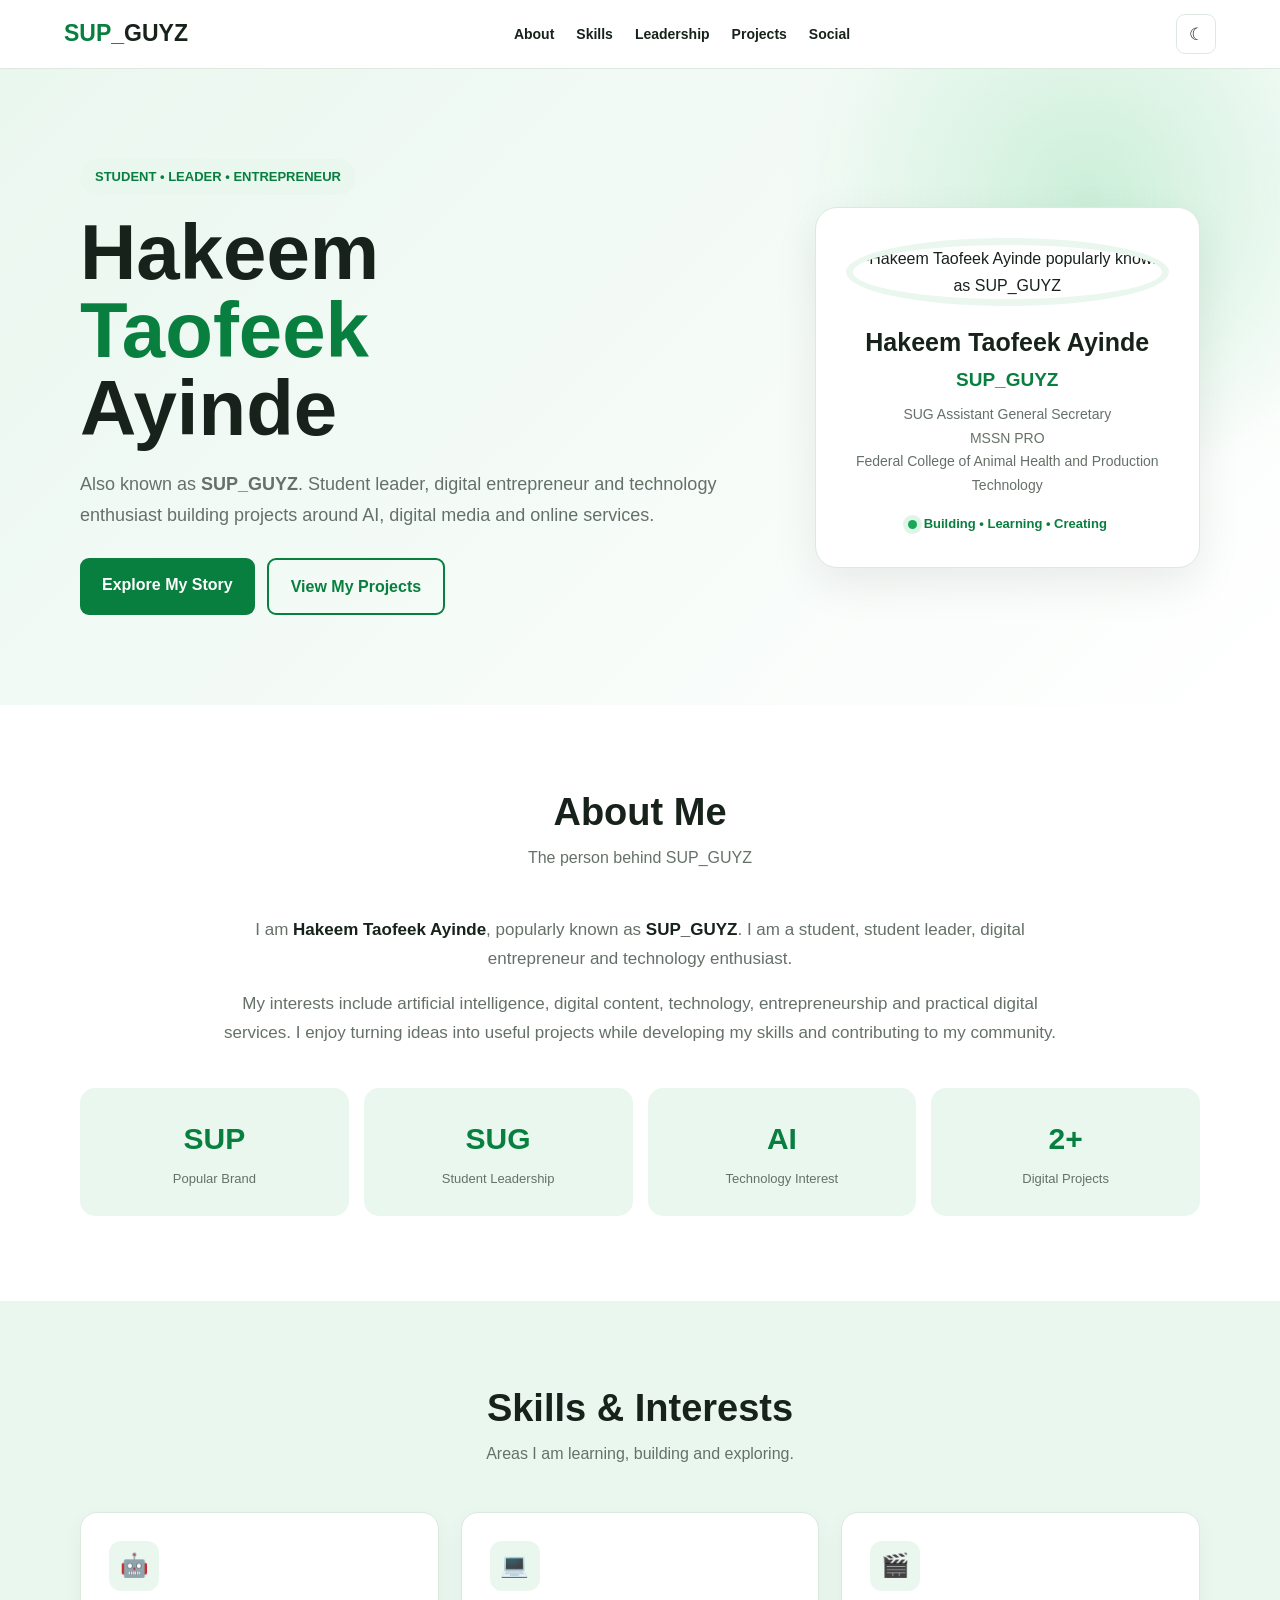
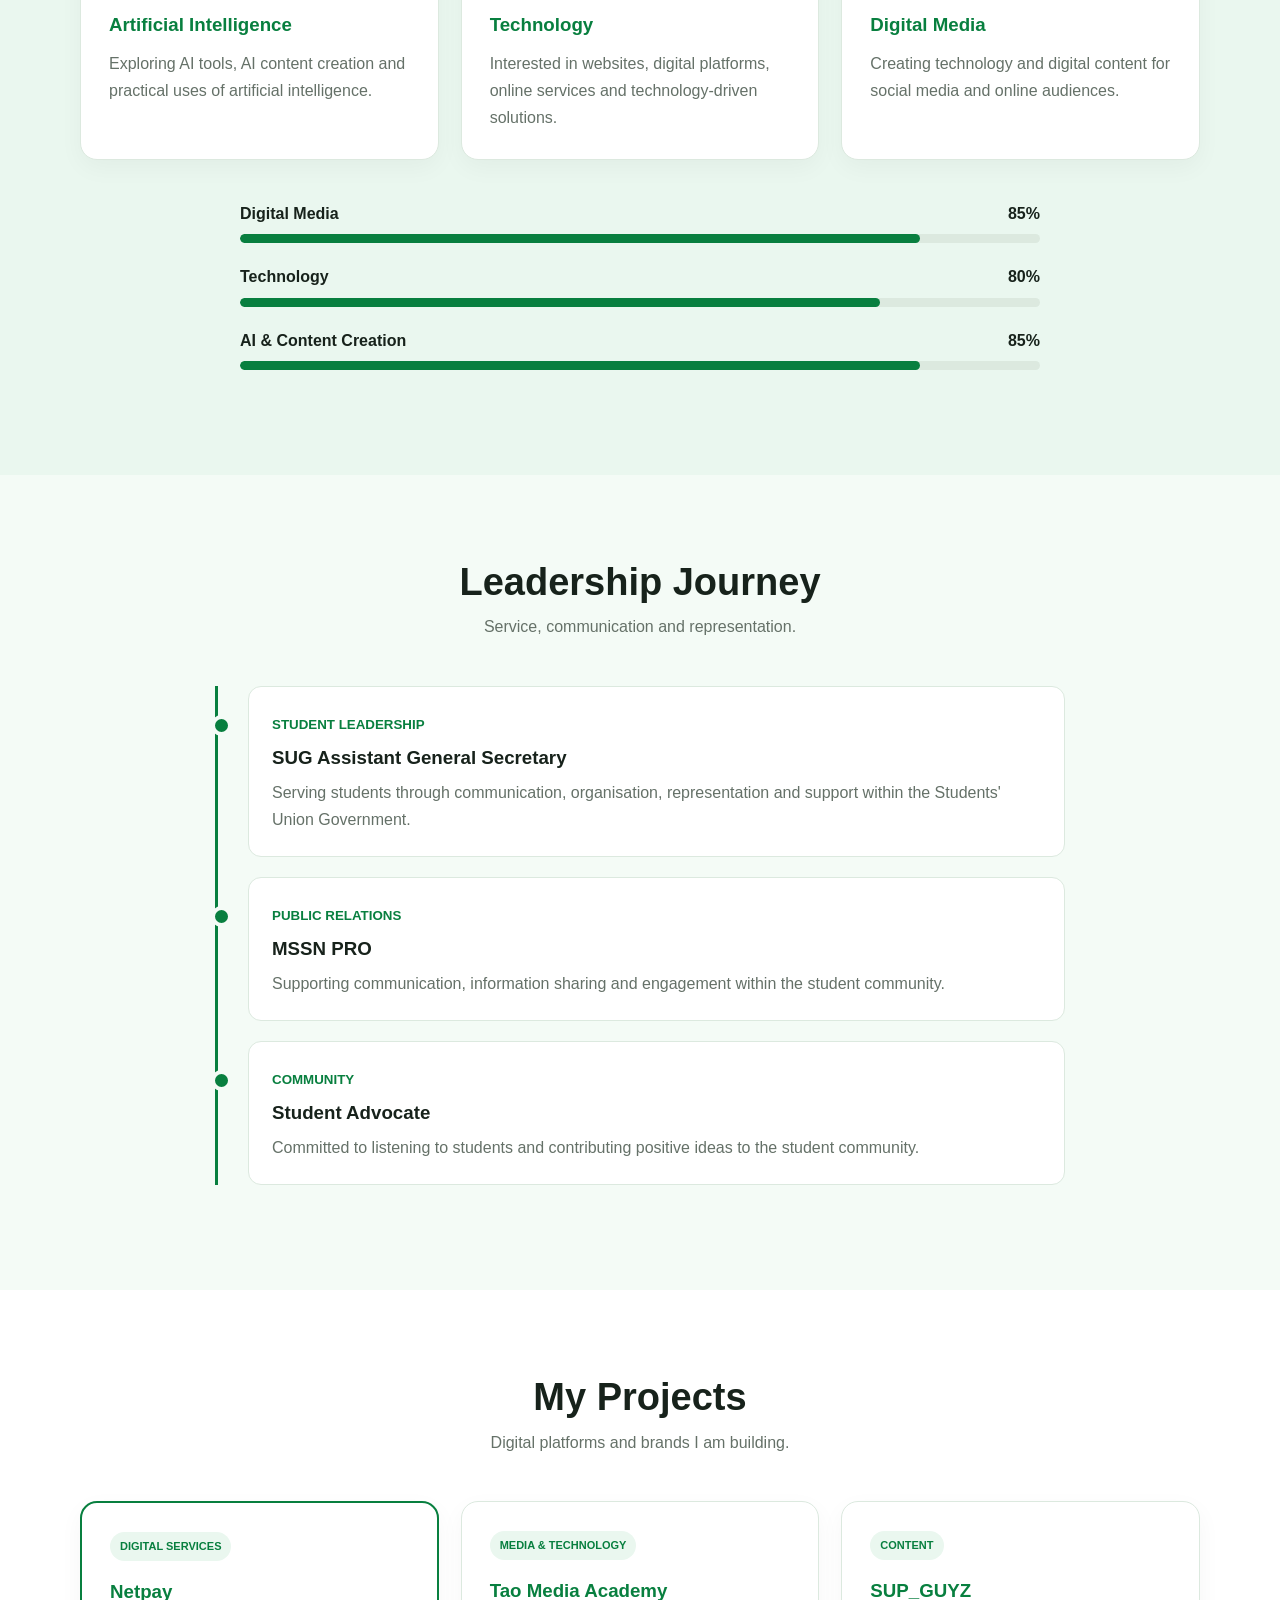
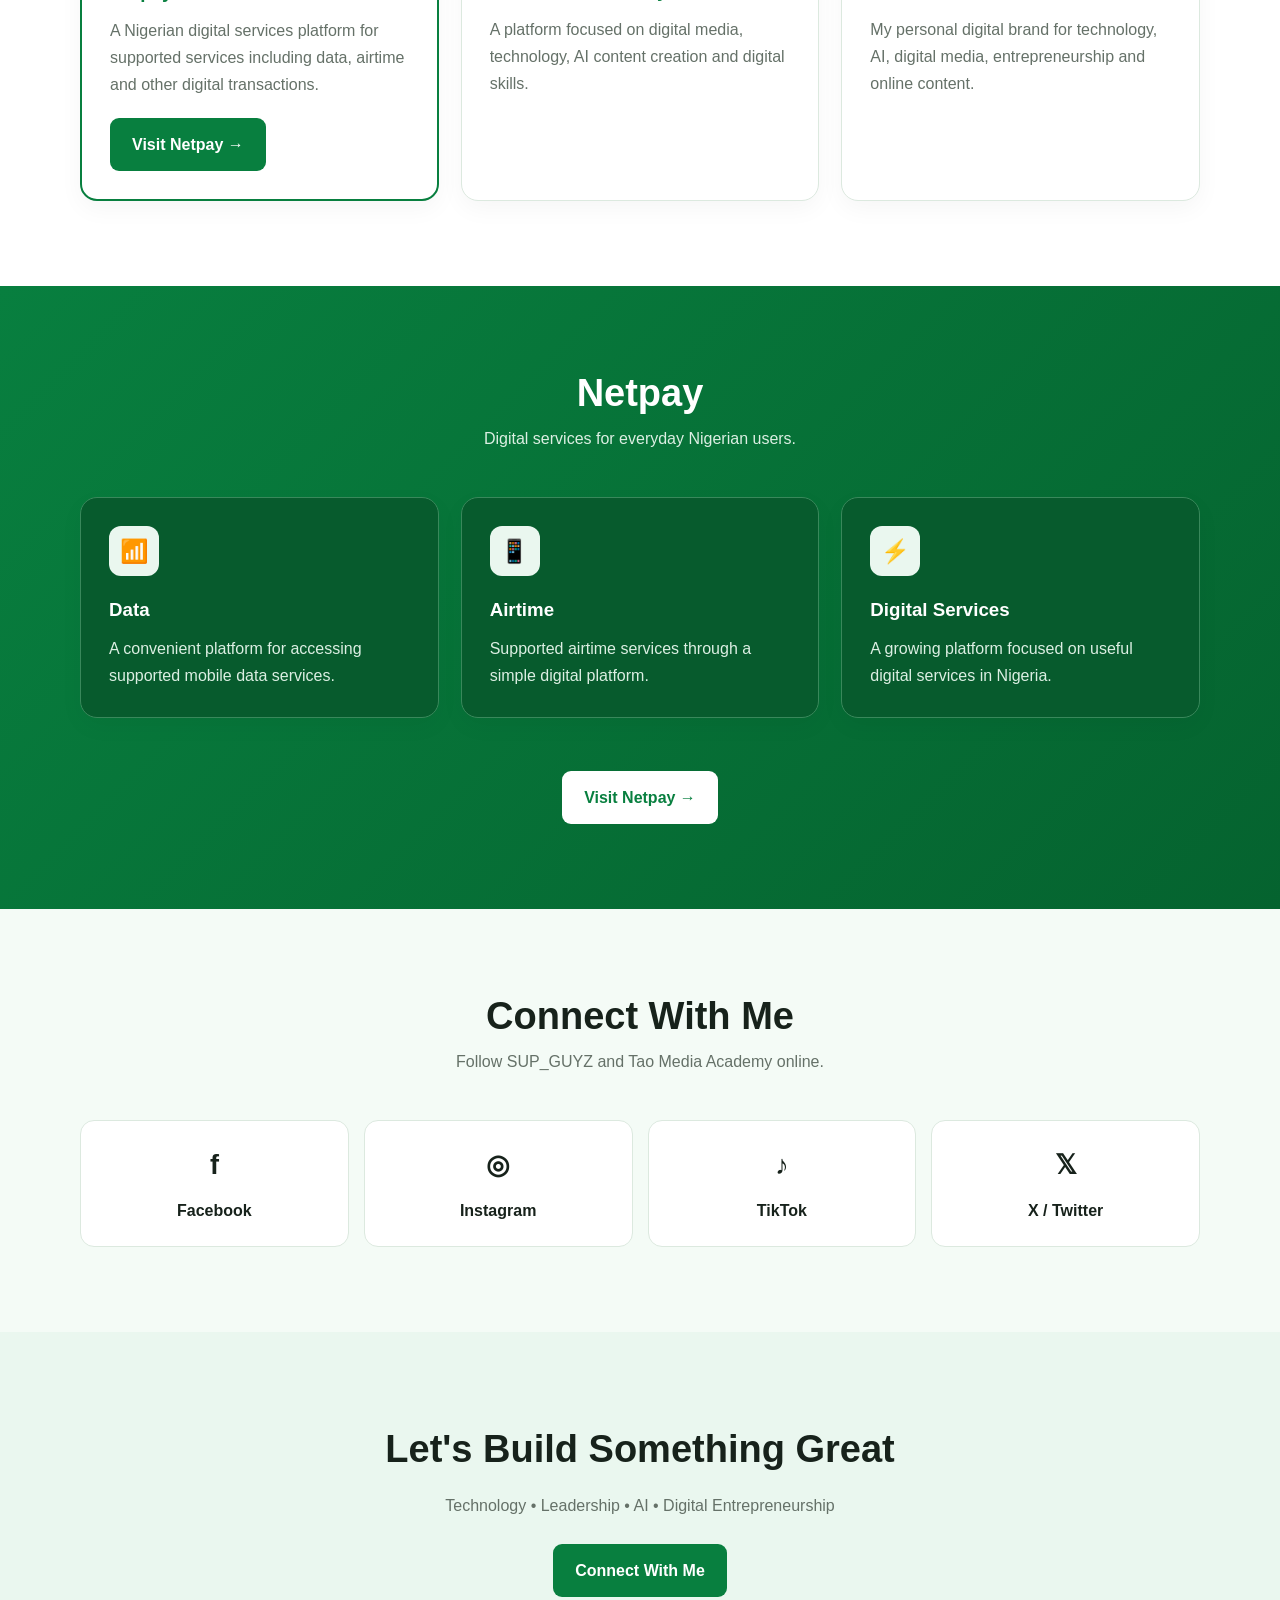
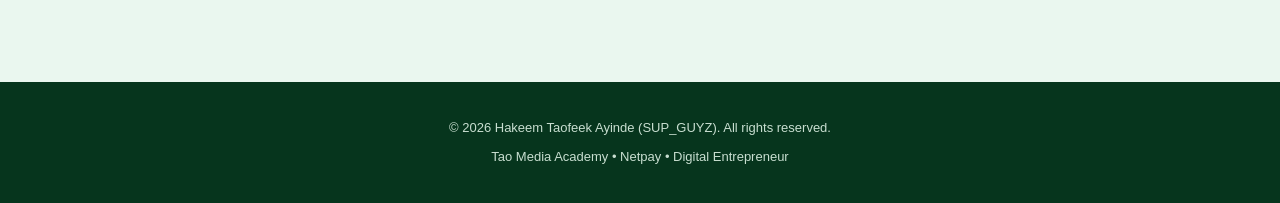
==== commit 830f52cc: "Update index.html" ====
--- a/index.html
+++ b/index.html
@@ -6,14 +6,15 @@
 
 <meta name="google-site-verification" content="IPFIKmFvtoQdLbRA_IsdgafdKXvmxO_IPjUXM6lC2Ks">
 
-<title>Hakeem Taofeek Ayinde (SUP_GUYZ) | SUG Leader & Digital Entrepreneur</title>
-
-<meta name="description" content="Official website of Hakeem Taofeek Ayinde, popularly known as SUP_GUYZ. Student leader, SUG Assistant General Secretary, MSSN PRO, technology enthusiast and digital entrepreneur.">
+<title>Hakeem Taofeek Ayinde (SUP_GUYZ) | Digital Entrepreneur</title>
+
+<meta name="description" content="Official website of Hakeem Taofeek Ayinde, popularly known as SUP_GUYZ — student leader, digital entrepreneur, technology enthusiast, founder of Tao Media Academy and Netpay.">
 
 <meta name="keywords" content="Hakeem Taofeek Ayinde, SUP_GUYZ, Sup Guyz, Tao Media Academy, Netpay, cheap data, cheap data website, buy data online Nigeria, airtime website, VTU website, digital services Nigeria, SUG Assistant General Secretary, MSSN PRO">
 
 <meta name="author" content="Hakeem Taofeek Ayinde">
 <meta name="robots" content="index, follow">
+
 <link rel="canonical" href="https://taofeek4.github.io/hakeem-taofeek-sug/">
 
 <meta property="og:type" content="profile">
@@ -23,33 +24,35 @@
 
 <script type="application/ld+json">
 {
-  "@context":"https://schema.org",
-  "@type":"Person",
-  "name":"Hakeem Taofeek Ayinde",
-  "alternateName":"SUP_GUYZ",
-  "url":"https://taofeek4.github.io/hakeem-taofeek-sug/",
-  "description":"Student leader, digital entrepreneur and technology enthusiast.",
-  "jobTitle":["SUG Assistant General Secretary","MSSN PRO"],
-  "sameAs":[
-    "https://www.facebook.com/profile.php?id=61594599100468",
-    "https://www.instagram.com/taomediaacademy1/",
-    "https://www.tiktok.com/@sup_guyz001",
-    "https://x.com/Taomediaacademy",
-    "https://netpay.com.ng/"
-  ]
+ "@context":"https://schema.org",
+ "@type":"Person",
+ "name":"Hakeem Taofeek Ayinde",
+ "alternateName":"SUP_GUYZ",
+ "url":"https://taofeek4.github.io/hakeem-taofeek-sug/",
+ "description":"Student leader, digital entrepreneur and technology enthusiast.",
+ "jobTitle":["SUG Assistant General Secretary","MSSN PRO"],
+ "sameAs":[
+  "https://www.facebook.com/profile.php?id=61594599100468",
+  "https://www.instagram.com/taomediaacademy1/",
+  "https://www.tiktok.com/@sup_guyz001",
+  "https://x.com/Taomediaacademy",
+  "https://netpay.com.ng/"
+ ]
 }
 </script>
 
 <style>
 :root{
---green:#087f3f;
---dark:#05632f;
---light:#eaf7ef;
---lighter:#f4fbf6;
---white:#fff;
---text:#17221b;
---muted:#657168;
---border:#dce9df;
+ --green:#087f3f;
+ --dark:#05632f;
+ --deep:#06351d;
+ --light:#eaf7ef;
+ --lighter:#f4fbf6;
+ --white:#fff;
+ --text:#17221b;
+ --muted:#657168;
+ --border:#dce9df;
+ --shadow:0 15px 45px rgba(0,0,0,.08);
 }
 
 *{box-sizing:border-box;margin:0;padding:0}
@@ -57,312 +60,592 @@
 html{scroll-behavior:smooth}
 
 body{
-font-family:Arial,Helvetica,sans-serif;
-background:var(--lighter);
-color:var(--text);
-line-height:1.7;
+ font-family:Arial,Helvetica,sans-serif;
+ background:var(--lighter);
+ color:var(--text);
+ line-height:1.7;
+ overflow-x:hidden;
+ transition:.3s;
+}
+
+body.dark{
+ --lighter:#0c1510;
+ --white:#111c15;
+ --text:#f1f7f3;
+ --muted:#a9b9ae;
+ --border:#26392d;
+ --light:#15291d;
+ --deep:#020d07;
 }
 
 a{text-decoration:none;color:inherit}
 
+.container{
+ width:min(1120px,90%);
+ margin:auto;
+}
+
 nav{
-position:sticky;
-top:0;
-z-index:1000;
-background:rgba(255,255,255,.97);
-border-bottom:1px solid var(--border);
-padding:15px 6%;
-display:flex;
-justify-content:space-between;
-align-items:center;
-}
+ position:sticky;
+ top:0;
+ z-index:999;
+ background:rgba(255,255,255,.94);
+ backdrop-filter:blur(15px);
+ border-bottom:1px solid var(--border);
+ padding:14px 5%;
+ display:flex;
+ align-items:center;
+ justify-content:space-between;
+}
+
+body.dark nav{background:rgba(17,28,21,.94)}
 
 .logo{
-font-size:22px;
-font-weight:800;
-color:var(--green);
+ font-size:23px;
+ font-weight:900;
+ color:var(--green);
 }
 
 .logo span{color:var(--text)}
 
 .navlinks{
-display:flex;
-gap:20px;
-list-style:none;
+ display:flex;
+ gap:22px;
+ list-style:none;
 }
 
 .navlinks a{
-font-weight:600;
-font-size:14px;
+ font-size:14px;
+ font-weight:700;
 }
 
 .navlinks a:hover{color:var(--green)}
 
+.nav-actions{
+ display:flex;
+ align-items:center;
+ gap:10px;
+}
+
+.theme,.menu{
+ border:1px solid var(--border);
+ background:var(--white);
+ color:var(--text);
+ width:40px;
+ height:40px;
+ border-radius:9px;
+ cursor:pointer;
+ font-size:17px;
+}
+
+.menu{display:none}
+
 .hero{
-background:linear-gradient(135deg,#eaf7ef,#fff);
-padding:80px 6%;
-}
-
-.hero-container{
-max-width:1100px;
-margin:auto;
-display:grid;
-grid-template-columns:1.5fr 1fr;
-gap:50px;
-align-items:center;
+ position:relative;
+ padding:90px 0;
+ overflow:hidden;
+ background:
+ radial-gradient(circle at 85% 20%,#ccefd9,transparent 25%),
+ linear-gradient(135deg,#eaf7ef,#fff);
+}
+
+body.dark .hero{
+ background:
+ radial-gradient(circle at 85% 20%,#163b25,transparent 25%),
+ linear-gradient(135deg,#0d1c13,#0c1510);
+}
+
+.hero-grid{
+ display:grid;
+ grid-template-columns:1.4fr .8fr;
+ gap:60px;
+ align-items:center;
 }
 
 .badge{
-display:inline-block;
-background:var(--light);
-color:var(--green);
-padding:7px 14px;
-border-radius:30px;
-font-weight:700;
-font-size:13px;
-margin-bottom:15px;
-}
-
-h1{
-font-size:clamp(42px,7vw,72px);
-line-height:1.05;
-margin-bottom:20px;
-}
-
-h1 span{color:var(--green)}
-
-.hero p{
-font-size:18px;
-color:var(--muted);
-max-width:650px;
+ display:inline-block;
+ padding:7px 15px;
+ border-radius:30px;
+ background:var(--light);
+ color:var(--green);
+ font-size:13px;
+ font-weight:800;
+ margin-bottom:18px;
+ animation:fadeUp .8s ease;
+}
+
+.hero h1{
+ font-size:clamp(45px,7vw,78px);
+ line-height:1;
+ margin-bottom:22px;
+ animation:fadeUp 1s ease;
+}
+
+.hero h1 span{color:var(--green)}
+
+.hero-text{
+ max-width:650px;
+ color:var(--muted);
+ font-size:18px;
+ animation:fadeUp 1.2s ease;
 }
 
 .buttons{
-display:flex;
-gap:12px;
-flex-wrap:wrap;
-margin-top:28px;
+ display:flex;
+ gap:12px;
+ flex-wrap:wrap;
+ margin-top:28px;
 }
 
 .btn{
-padding:13px 22px;
-border-radius:8px;
-font-weight:700;
-display:inline-block;
+ display:inline-block;
+ padding:13px 22px;
+ border-radius:9px;
+ font-weight:800;
+ transition:.25s;
 }
 
 .primary{
-background:var(--green);
-color:white;
-}
-
-.primary:hover{background:var(--dark)}
+ background:var(--green);
+ color:white;
+}
+
+.primary:hover{
+ background:var(--dark);
+ transform:translateY(-3px);
+}
 
 .outline{
-border:2px solid var(--green);
-color:var(--green);
+ border:2px solid var(--green);
+ color:var(--green);
+}
+
+.outline:hover{
+ background:var(--green);
+ color:white;
 }
 
 .profile{
-background:white;
-padding:30px;
-border-radius:18px;
-text-align:center;
-box-shadow:0 15px 40px rgba(0,0,0,.08);
+ background:var(--white);
+ padding:30px;
+ border-radius:22px;
+ text-align:center;
+ box-shadow:var(--shadow);
+ border:1px solid var(--border);
+ animation:float 4s ease-in-out infinite;
 }
 
 .profile img{
-width:190px;
-height:190px;
-object-fit:cover;
-border-radius:50%;
-border:6px solid var(--light);
-margin-bottom:18px;
-}
-
-.profile h2{font-size:24px}
+ width:205px;
+ height:205px;
+ object-fit:cover;
+ border-radius:50%;
+ border:7px solid var(--light);
+}
+
+.profile h2{
+ margin-top:15px;
+ font-size:25px;
+}
 
 .alias{
-color:var(--green);
-font-weight:800;
-font-size:18px;
+ color:var(--green);
+ font-weight:900;
+ font-size:19px;
 }
 
 .profile p{
-font-size:14px;
-margin-top:8px;
-}
-
-section{
-padding:70px 6%;
-}
-
-.container{
-max-width:1100px;
-margin:auto;
-}
-
-.section-title{
-text-align:center;
-margin-bottom:40px;
-}
-
-.section-title h2{
-font-size:35px;
-margin-bottom:8px;
-}
-
-.section-title p{color:var(--muted)}
-
-.grid{
-display:grid;
-grid-template-columns:repeat(3,1fr);
-gap:22px;
+ color:var(--muted);
+ font-size:14px;
+ margin-top:7px;
+}
+
+.status{
+ display:inline-flex;
+ align-items:center;
+ gap:7px;
+ margin-top:15px;
+ font-size:13px;
+ color:var(--green);
+ font-weight:700;
+}
+
+.dot{
+ width:9px;
+ height:9px;
+ background:#18a957;
+ border-radius:50%;
+ box-shadow:0 0 0 5px #18a95722;
+}
+
+section{padding:85px 0}
+
+.section-head{
+ text-align:center;
+ margin-bottom:45px;
+}
+
+.section-head h2{
+ font-size:38px;
+ line-height:1.2;
+ margin-bottom:8px;
+}
+
+.section-head p{color:var(--muted)}
+
+.about{
+ background:var(--white);
+}
+
+.about-content{
+ max-width:850px;
+ margin:auto;
+ text-align:center;
+ font-size:17px;
+ color:var(--muted);
+}
+
+.about-content strong{color:var(--text)}
+
+.stats{
+ display:grid;
+ grid-template-columns:repeat(4,1fr);
+ gap:15px;
+ margin-top:40px;
+}
+
+.stat{
+ background:var(--light);
+ padding:25px 15px;
+ border-radius:15px;
+ text-align:center;
+}
+
+.stat strong{
+ display:block;
+ color:var(--green);
+ font-size:30px;
+}
+
+.stat span{
+ color:var(--muted);
+ font-size:13px;
+}
+
+.cards{
+ display:grid;
+ grid-template-columns:repeat(3,1fr);
+ gap:22px;
 }
 
 .card{
-background:white;
-padding:28px;
-border-radius:14px;
-border:1px solid var(--border);
+ background:var(--white);
+ border:1px solid var(--border);
+ padding:28px;
+ border-radius:17px;
+ box-shadow:0 8px 25px rgba(0,0,0,.04);
+ transition:.3s;
+}
+
+.card:hover{
+ transform:translateY(-7px);
+ box-shadow:var(--shadow);
+ border-color:#9bd2ad;
+}
+
+.icon{
+ width:50px;
+ height:50px;
+ border-radius:12px;
+ display:grid;
+ place-items:center;
+ background:var(--light);
+ color:var(--green);
+ font-size:23px;
+ margin-bottom:18px;
 }
 
 .card h3{
-color:var(--green);
-margin-bottom:10px;
+ margin-bottom:9px;
+ color:var(--green);
 }
 
 .card p{color:var(--muted)}
 
-.about{
-background:white;
-}
-
-.about-box{
-max-width:850px;
-margin:auto;
-text-align:center;
-font-size:17px;
-}
-
-.stats{
-display:grid;
-grid-template-columns:repeat(4,1fr);
-gap:15px;
-margin-top:30px;
-}
-
-.stat{
-background:var(--light);
-padding:25px;
-text-align:center;
-border-radius:12px;
-}
-
-.stat strong{
-display:block;
-font-size:28px;
-color:var(--green);
-}
-
-.stat span{
-font-size:14px;
-color:var(--muted);
+.skills{
+ background:var(--light);
+}
+
+.skill{
+ margin-bottom:20px;
+}
+
+.skill-top{
+ display:flex;
+ justify-content:space-between;
+ font-weight:700;
+ margin-bottom:7px;
+}
+
+.bar{
+ height:9px;
+ background:var(--border);
+ border-radius:20px;
+ overflow:hidden;
+}
+
+.bar span{
+ display:block;
+ height:100%;
+ width:0;
+ background:var(--green);
+ border-radius:20px;
+ transition:1.5s ease;
+}
+
+.timeline{
+ max-width:850px;
+ margin:auto;
+ border-left:3px solid var(--green);
+ padding-left:30px;
+}
+
+.timeline-item{
+ position:relative;
+ background:var(--white);
+ border:1px solid var(--border);
+ padding:23px;
+ border-radius:13px;
+ margin-bottom:20px;
+}
+
+.timeline-item:before{
+ content:"";
+ position:absolute;
+ width:13px;
+ height:13px;
+ background:var(--green);
+ border-radius:50%;
+ left:-38px;
+ top:28px;
+ border:4px solid var(--lighter);
+}
+
+.timeline-item small{
+ color:var(--green);
+ font-weight:800;
+}
+
+.timeline-item h3{margin:5px 0}
+
+.timeline-item p{color:var(--muted)}
+
+.projects{
+ background:var(--white);
+}
+
+.project-card{
+ position:relative;
+ overflow:hidden;
+}
+
+.project-card.featured{
+ border:2px solid var(--green);
+}
+
+.project-tag{
+ display:inline-block;
+ background:var(--light);
+ color:var(--green);
+ padding:5px 10px;
+ border-radius:20px;
+ font-size:11px;
+ font-weight:800;
+ margin-bottom:15px;
 }
 
 .netpay{
-background:var(--green);
-color:white;
-}
-
-.netpay .section-title p,
-.netpay .card p{color:#e4f5ea}
+ background:linear-gradient(135deg,var(--green),var(--dark));
+ color:white;
+}
+
+.netpay .section-head p{color:#dcefe3}
 
 .netpay .card{
-background:var(--dark);
-border-color:#39885b;
-}
-
-.netpay h2,
-.netpay h3{color:white}
-
-.social{
-display:flex;
-justify-content:center;
-gap:15px;
-flex-wrap:wrap;
-}
-
-.social a{
-background:white;
-border:1px solid var(--border);
-padding:13px 20px;
-border-radius:8px;
-font-weight:700;
-color:var(--green);
-}
-
-.social a:hover{
-background:var(--green);
-color:white;
+ background:#075b2d;
+ border-color:#39885b;
+}
+
+.netpay .card h3{color:white}
+
+.netpay .card p{color:#dcefe3}
+
+.netpay .btn{
+ background:white;
+ color:var(--green);
+ margin-top:18px;
+}
+
+.social-grid{
+ display:grid;
+ grid-template-columns:repeat(4,1fr);
+ gap:15px;
+}
+
+.social-card{
+ background:var(--white);
+ border:1px solid var(--border);
+ border-radius:14px;
+ padding:22px;
+ text-align:center;
+ font-weight:800;
+ transition:.25s;
+}
+
+.social-card:hover{
+ transform:translateY(-5px);
+ color:var(--green);
+ border-color:var(--green);
+}
+
+.social-icon{
+ font-size:27px;
+ margin-bottom:8px;
 }
 
 .cta{
-background:var(--light);
-text-align:center;
+ background:var(--light);
+ text-align:center;
+}
+
+.cta h2{
+ font-size:38px;
+ margin-bottom:10px;
+}
+
+.cta p{
+ color:var(--muted);
+ margin-bottom:25px;
 }
 
 footer{
-background:#06351d;
-color:white;
-text-align:center;
-padding:30px 6%;
+ background:var(--deep);
+ color:white;
+ padding:35px 0;
+ text-align:center;
 }
 
 footer p{
-font-size:14px;
-color:#d6eadc;
-}
-
-@media(max-width:800px){
-nav{padding:13px 5%}
-.navlinks{display:none}
-
-.hero{padding:55px 5%}
-
-.hero-container{
-grid-template-columns:1fr;
-text-align:center;
-}
-
-.hero p{margin:auto}
-
-.buttons{justify-content:center}
-
-.grid{
-grid-template-columns:1fr;
-}
-
-.stats{
-grid-template-columns:repeat(2,1fr);
-}
-
-section{padding:55px 5%}
-}
-
-@media(max-width:450px){
-h1{font-size:43px}
-
-.profile img{
-width:150px;
-height:150px;
-}
-
-.stats{
-grid-template-columns:1fr 1fr;
-}
-
-.stat strong{font-size:24px}
+ color:#c8ded0;
+ font-size:13px;
+}
+
+.top{
+ position:fixed;
+ right:20px;
+ bottom:20px;
+ width:45px;
+ height:45px;
+ border:0;
+ border-radius:50%;
+ background:var(--green);
+ color:white;
+ cursor:pointer;
+ font-size:18px;
+ display:none;
+ box-shadow:var(--shadow);
+}
+
+.reveal{
+ opacity:0;
+ transform:translateY(30px);
+ transition:opacity .7s,transform .7s;
+}
+
+.reveal.show{
+ opacity:1;
+ transform:translateY(0);
+}
+
+@keyframes fadeUp{
+ from{opacity:0;transform:translateY(25px)}
+ to{opacity:1;transform:translateY(0)}
+}
+
+@keyframes float{
+ 0%,100%{transform:translateY(0)}
+ 50%{transform:translateY(-8px)}
+}
+
+@media(max-width:850px){
+
+ .navlinks{
+  display:none;
+  position:absolute;
+  top:69px;
+  left:0;
+  width:100%;
+  background:var(--white);
+  flex-direction:column;
+  padding:20px 5%;
+  border-bottom:1px solid var(--border);
+ }
+
+ .navlinks.open{display:flex}
+
+ .menu{display:block}
+
+ .hero{padding:65px 0}
+
+ .hero-grid{
+  grid-template-columns:1fr;
+  text-align:center;
+ }
+
+ .hero-text{margin:auto}
+
+ .buttons{justify-content:center}
+
+ .cards{
+  grid-template-columns:1fr 1fr;
+ }
+
+ .stats{
+  grid-template-columns:1fr 1fr;
+ }
+
+ .social-grid{
+  grid-template-columns:1fr 1fr;
+ }
+}
+
+@media(max-width:550px){
+
+ .hero h1{font-size:47px}
+
+ .profile img{
+  width:165px;
+  height:165px;
+ }
+
+ .cards{
+  grid-template-columns:1fr;
+ }
+
+ .stats{
+  grid-template-columns:1fr 1fr;
+ }
+
+ .social-grid{
+  grid-template-columns:1fr;
+ }
+
+ .section-head h2,
+ .cta h2{
+  font-size:30px;
+ }
+
+ section{padding:65px 0}
 }
 </style>
 </head>
@@ -372,16 +655,22 @@
 <nav>
 <div class="logo">SUP_<span>GUYZ</span></div>
 
-<ul class="navlinks">
+<ul class="navlinks" id="navlinks">
 <li><a href="#about">About</a></li>
+<li><a href="#skills">Skills</a></li>
 <li><a href="#leadership">Leadership</a></li>
 <li><a href="#projects">Projects</a></li>
 <li><a href="#social">Social</a></li>
 </ul>
+
+<div class="nav-actions">
+<button class="theme" id="themeBtn" title="Change theme">☾</button>
+<button class="menu" id="menuBtn">☰</button>
+</div>
 </nav>
 
 <header class="hero">
-<div class="hero-container">
+<div class="container hero-grid">
 
 <div>
 <div class="badge">STUDENT • LEADER • ENTREPRENEUR</div>
@@ -392,15 +681,15 @@
 Ayinde
 </h1>
 
-<p>
+<p class="hero-text">
 Also known as <strong>SUP_GUYZ</strong>.
-Student leader, digital entrepreneur, technology enthusiast
-and founder of Tao Media Academy and Netpay.
+Student leader, digital entrepreneur and technology enthusiast
+building projects around AI, digital media and online services.
 </p>
 
 <div class="buttons">
-<a href="#about" class="btn primary">Explore Profile</a>
-<a href="#social" class="btn outline">Connect With Me</a>
+<a href="#about" class="btn primary">Explore My Story</a>
+<a href="#projects" class="btn outline">View My Projects</a>
 </div>
 </div>
 
@@ -417,39 +706,43 @@
 MSSN PRO<br>
 Federal College of Animal Health and Production Technology
 </p>
+
+<div class="status">
+<span class="dot"></span>
+Building • Learning • Creating
+</div>
 </div>
 
 </div>
 </header>
 
 <section id="about" class="about">
-<div class="container">
-
-<div class="section-title">
+<div class="container reveal">
+
+<div class="section-head">
 <h2>About Me</h2>
-<p>Who is Hakeem Taofeek?</p>
-</div>
-
-<div class="about-box">
+<p>The person behind SUP_GUYZ</p>
+</div>
+
+<div class="about-content">
 <p>
 I am <strong>Hakeem Taofeek Ayinde</strong>, popularly known as
 <strong>SUP_GUYZ</strong>. I am a student, student leader,
-digital entrepreneur and technology enthusiast interested in
-technology, artificial intelligence, digital media and
-entrepreneurship.
-</p>
-
-<p style="margin-top:15px">
-I am passionate about helping young people develop useful
-digital skills while building practical digital projects and
-services.
+digital entrepreneur and technology enthusiast.
+</p>
+
+<p style="margin-top:16px">
+My interests include artificial intelligence, digital content,
+technology, entrepreneurship and practical digital services.
+I enjoy turning ideas into useful projects while developing
+my skills and contributing to my community.
 </p>
 </div>
 
 <div class="stats">
 <div class="stat">
 <strong>SUP</strong>
-<span>Popular Name</span>
+<span>Popular Brand</span>
 </div>
 
 <div class="stat">
@@ -463,25 +756,93 @@
 </div>
 
 <div class="stat">
-<strong>VTU</strong>
-<span>Digital Services</span>
+<strong>2+</strong>
+<span>Digital Projects</span>
 </div>
 </div>
 
 </div>
 </section>
 
+<section id="skills" class="skills">
+<div class="container reveal">
+
+<div class="section-head">
+<h2>Skills & Interests</h2>
+<p>Areas I am learning, building and exploring.</p>
+</div>
+
+<div class="cards">
+
+<div class="card">
+<div class="icon">🤖</div>
+<h3>Artificial Intelligence</h3>
+<p>
+Exploring AI tools, AI content creation and practical uses of
+artificial intelligence.
+</p>
+</div>
+
+<div class="card">
+<div class="icon">💻</div>
+<h3>Technology</h3>
+<p>
+Interested in websites, digital platforms, online services and
+technology-driven solutions.
+</p>
+</div>
+
+<div class="card">
+<div class="icon">🎬</div>
+<h3>Digital Media</h3>
+<p>
+Creating technology and digital content for social media and
+online audiences.
+</p>
+</div>
+
+</div>
+
+<div style="max-width:800px;margin:40px auto 0">
+
+<div class="skill">
+<div class="skill-top">
+<span>Digital Media</span><span>85%</span>
+</div>
+<div class="bar"><span data-width="85%"></span></div>
+</div>
+
+<div class="skill">
+<div class="skill-top">
+<span>Technology</span><span>80%</span>
+</div>
+<div class="bar"><span data-width="80%"></span></div>
+</div>
+
+<div class="skill">
+<div class="skill-top">
+<span>AI & Content Creation</span><span>85%</span>
+</div>
+<div class="bar"><span data-width="85%"></span></div>
+</div>
+
+</div>
+
+</div>
+</section>
+
 <section id="leadership">
-<div class="container">
-
-<div class="section-title">
-<h2>Leadership</h2>
+<div class="container reveal">
+
+<div class="section-head">
+<h2>Leadership Journey</h2>
 <p>Service, communication and representation.</p>
 </div>
 
-<div class="grid">
-
-<div class="card">
+<div class="timeline">
+
+<div class="timeline-item">
+<small>STUDENT LEADERSHIP</small>
 <h3>SUG Assistant General Secretary</h3>
 <p>
 Serving students through communication, organisation,
@@ -489,19 +850,21 @@
 </p>
 </div>
 
-<div class="card">
+<div class="timeline-item">
+<small>PUBLIC RELATIONS</small>
 <h3>MSSN PRO</h3>
 <p>
-Public Relations role focused on communication, information
-sharing and connecting students with relevant activities.
-</p>
-</div>
-
-<div class="card">
+Supporting communication, information sharing and engagement
+within the student community.
+</p>
+</div>
+
+<div class="timeline-item">
+<small>COMMUNITY</small>
 <h3>Student Advocate</h3>
 <p>
-Committed to listening to students, supporting positive ideas
-and contributing to a better student community.
+Committed to listening to students and contributing positive
+ideas to the student community.
 </p>
 </div>
 
@@ -509,85 +872,90 @@
 </div>
 </section>
 
-<section id="projects" class="about">
-<div class="container">
-
-<div class="section-title">
+<section id="projects" class="projects">
+<div class="container reveal">
+
+<div class="section-head">
 <h2>My Projects</h2>
-<p>Digital projects and platforms.</p>
-</div>
-
-<div class="grid">
-
-<div class="card">
+<p>Digital platforms and brands I am building.</p>
+</div>
+
+<div class="cards">
+
+<div class="card project-card featured">
+<div class="project-tag">DIGITAL SERVICES</div>
 <h3>Netpay</h3>
 <p>
-Netpay is a Nigerian digital services platform designed for
-convenient digital services such as data, airtime and other
-supported services.
+A Nigerian digital services platform for supported services
+including data, airtime and other digital transactions.
 </p>
 
 <a href="https://netpay.com.ng/"
 target="_blank"
+rel="noopener"
 class="btn primary"
-style="margin-top:18px">
-Visit Netpay
+style="margin-top:20px">
+Visit Netpay →
 </a>
 </div>
 
+<div class="card project-card">
+<div class="project-tag">MEDIA & TECHNOLOGY</div>
+<h3>Tao Media Academy</h3>
+<p>
+A platform focused on digital media, technology, AI content
+creation and digital skills.
+</p>
+</div>
+
+<div class="card project-card">
+<div class="project-tag">CONTENT</div>
+<h3>SUP_GUYZ</h3>
+<p>
+My personal digital brand for technology, AI, digital media,
+entrepreneurship and online content.
+</p>
+</div>
+
+</div>
+
+</div>
+</section>
+
+<section class="netpay">
+<div class="container reveal">
+
+<div class="section-head">
+<h2>Netpay</h2>
+<p>
+Digital services for everyday Nigerian users.
+</p>
+</div>
+
+<div class="cards">
+
 <div class="card">
-<h3>Tao Media Academy</h3>
-<p>
-A digital media and technology-focused platform built around
-AI content creation, digital skills and technology education.
+<div class="icon">📶</div>
+<h3>Data</h3>
+<p>
+A convenient platform for accessing supported mobile data
+services.
 </p>
 </div>
 
 <div class="card">
-<h3>Digital Content</h3>
-<p>
-Creating and sharing technology, artificial intelligence and
-digital media content across social platforms.
-</p>
-</div>
-
-</div>
-</div>
-</section>
-
-<section class="netpay">
-<div class="container">
-
-<div class="section-title">
-<h2>Netpay — Digital Services</h2>
-<p>
-A Nigerian platform for convenient digital services.
-</p>
-</div>
-
-<div class="grid">
+<div class="icon">📱</div>
+<h3>Airtime</h3>
+<p>
+Supported airtime services through a simple digital platform.
+</p>
+</div>
 
 <div class="card">
-<h3>Buy Data Online</h3>
-<p>
-Access supported mobile data services through the Netpay
-digital platform.
-</p>
-</div>
-
-<div class="card">
-<h3>Airtime</h3>
-<p>
-A convenient platform for supported airtime and digital
-service transactions.
-</p>
-</div>
-
-<div class="card">
+<div class="icon">⚡</div>
 <h3>Digital Services</h3>
 <p>
-Netpay is being developed as a practical platform for
-digital services in Nigeria.
+A growing platform focused on useful digital services in Nigeria.
 </p>
 </div>
 
@@ -596,9 +964,9 @@
 <div style="text-align:center;margin-top:35px">
 <a href="https://netpay.com.ng/"
 target="_blank"
-class="btn"
-style="background:white;color:#087f3f">
-Visit Netpay
+rel="noopener"
+class="btn">
+Visit Netpay →
 </a>
 </div>
 
@@ -606,32 +974,40 @@
 </section>
 
 <section id="social">
-<div class="container">
-
-<div class="section-title">
+<div class="container reveal">
+
+<div class="section-head">
 <h2>Connect With Me</h2>
-<p>Follow my work and digital journey.</p>
-</div>
-
-<div class="social">
-
-<a href="https://www.facebook.com/profile.php?id=61594599100468"
-target="_blank">
+<p>Follow SUP_GUYZ and Tao Media Academy online.</p>
+</div>
+
+<div class="social-grid">
+
+<a class="social-card"
+href="https://www.facebook.com/profile.php?id=61594599100468"
+target="_blank" rel="noopener">
+<div class="social-icon">f</div>
 Facebook
 </a>
 
-<a href="https://www.instagram.com/taomediaacademy1/"
-target="_blank">
+<a class="social-card"
+href="https://www.instagram.com/taomediaacademy1/"
+target="_blank" rel="noopener">
+<div class="social-icon">◎</div>
 Instagram
 </a>
 
-<a href="https://www.tiktok.com/@sup_guyz001"
-target="_blank">
+<a class="social-card"
+href="https://www.tiktok.com/@sup_guyz001"
+target="_blank" rel="noopener">
+<div class="social-icon">♪</div>
 TikTok
 </a>
 
-<a href="https://x.com/Taomediaacademy"
-target="_blank">
+<a class="social-card"
+href="https://x.com/Taomediaacademy"
+target="_blank" rel="noopener">
+<div class="social-icon">𝕏</div>
 X / Twitter
 </a>
 
@@ -641,35 +1017,83 @@
 </section>
 
 <section class="cta">
-<div class="container">
-
-<div class="section-title">
+<div class="container reveal">
+
 <h2>Let's Build Something Great</h2>
-<p>
-Technology, leadership and digital entrepreneurship.
-</p>
-</div>
-
-<div style="text-align:center">
+
+<p>
+Technology • Leadership • AI • Digital Entrepreneurship
+</p>
+
 <a href="https://www.instagram.com/taomediaacademy1/"
 target="_blank"
+rel="noopener"
 class="btn primary">
 Connect With Me
 </a>
-</div>
 
 </div>
 </section>
 
 <footer>
+<div class="container">
 <p>
 © 2026 Hakeem Taofeek Ayinde (SUP_GUYZ). All rights reserved.
 </p>
 
-<p style="margin-top:5px">
+<p style="margin-top:7px">
 Tao Media Academy • Netpay • Digital Entrepreneur
 </p>
+</div>
 </footer>
 
+<button class="top" id="topBtn">↑</button>
+
+<script>
+const menuBtn=document.getElementById("menuBtn");
+const navlinks=document.getElementById("navlinks");
+const themeBtn=document.getElementById("themeBtn");
+const topBtn=document.getElementById("topBtn");
+
+menuBtn.onclick=()=>{
+ navlinks.classList.toggle("open");
+ menuBtn.textContent=navlinks.classList.contains("open")?"✕":"☰";
+};
+
+document.querySelectorAll(".navlinks a").forEach(link=>{
+ link.onclick=()=>{
+  navlinks.classList.remove("open");
+  menuBtn.textContent="☰";
+ };
+});
+
+themeBtn.onclick=()=>{
+ document.body.classList.toggle("dark");
+ themeBtn.textContent=document.body.classList.contains("dark")?"☀":"☾";
+};
+
+window.addEventListener("scroll",()=>{
+ topBtn.style.display=window.scrollY>500?"block":"none";
+});
+
+topBtn.onclick=()=>{
+ window.scrollTo({top:0,behavior:"smooth"});
+};
+
+const observer=new IntersectionObserver(entries=>{
+ entries.forEach(entry=>{
+  if(entry.isIntersecting){
+   entry.target.classList.add("show");
+
+   entry.target.querySelectorAll(".bar span").forEach(bar=>{
+    bar.style.width=bar.dataset.width;
+   });
+  }
+ });
+},{threshold:.15});
+
+document.querySelectorAll(".reveal").forEach(el=>observer.observe(el));
+</script>
+
 </body>
-</html>
+  </html>
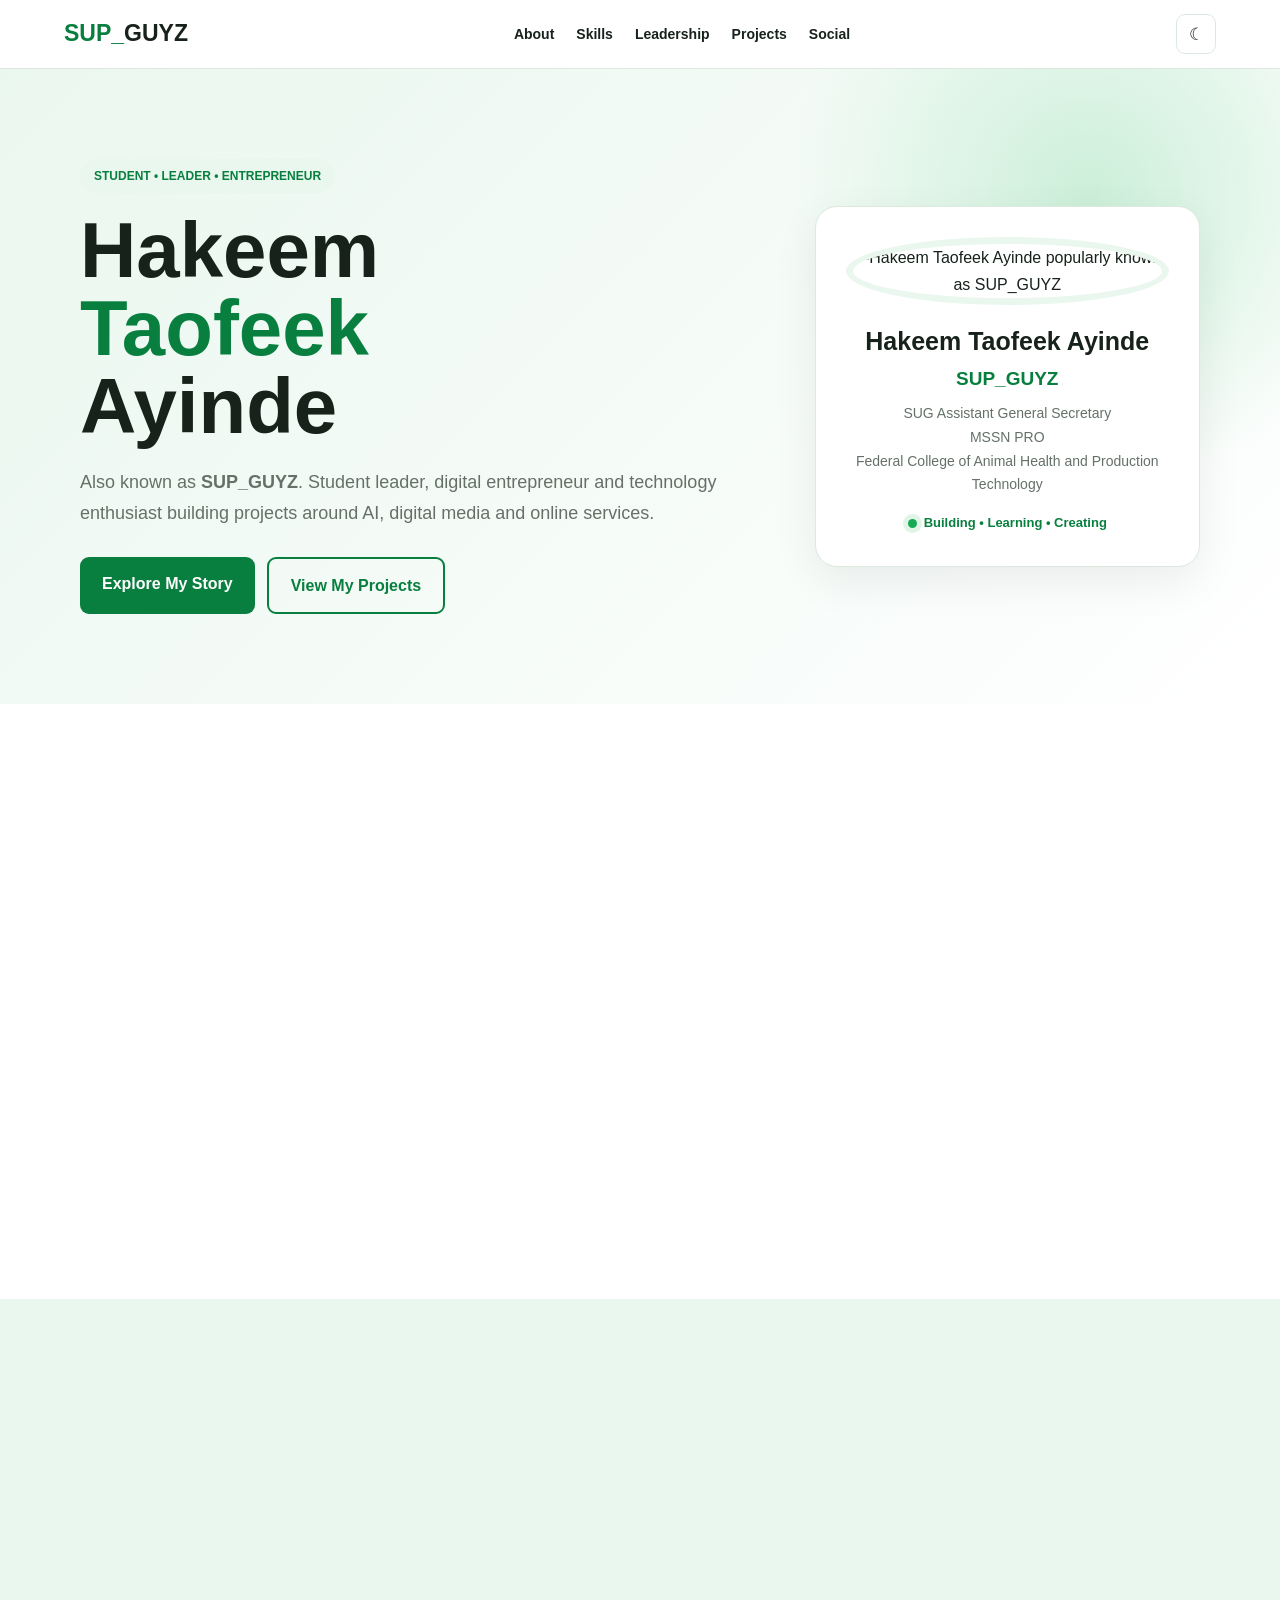
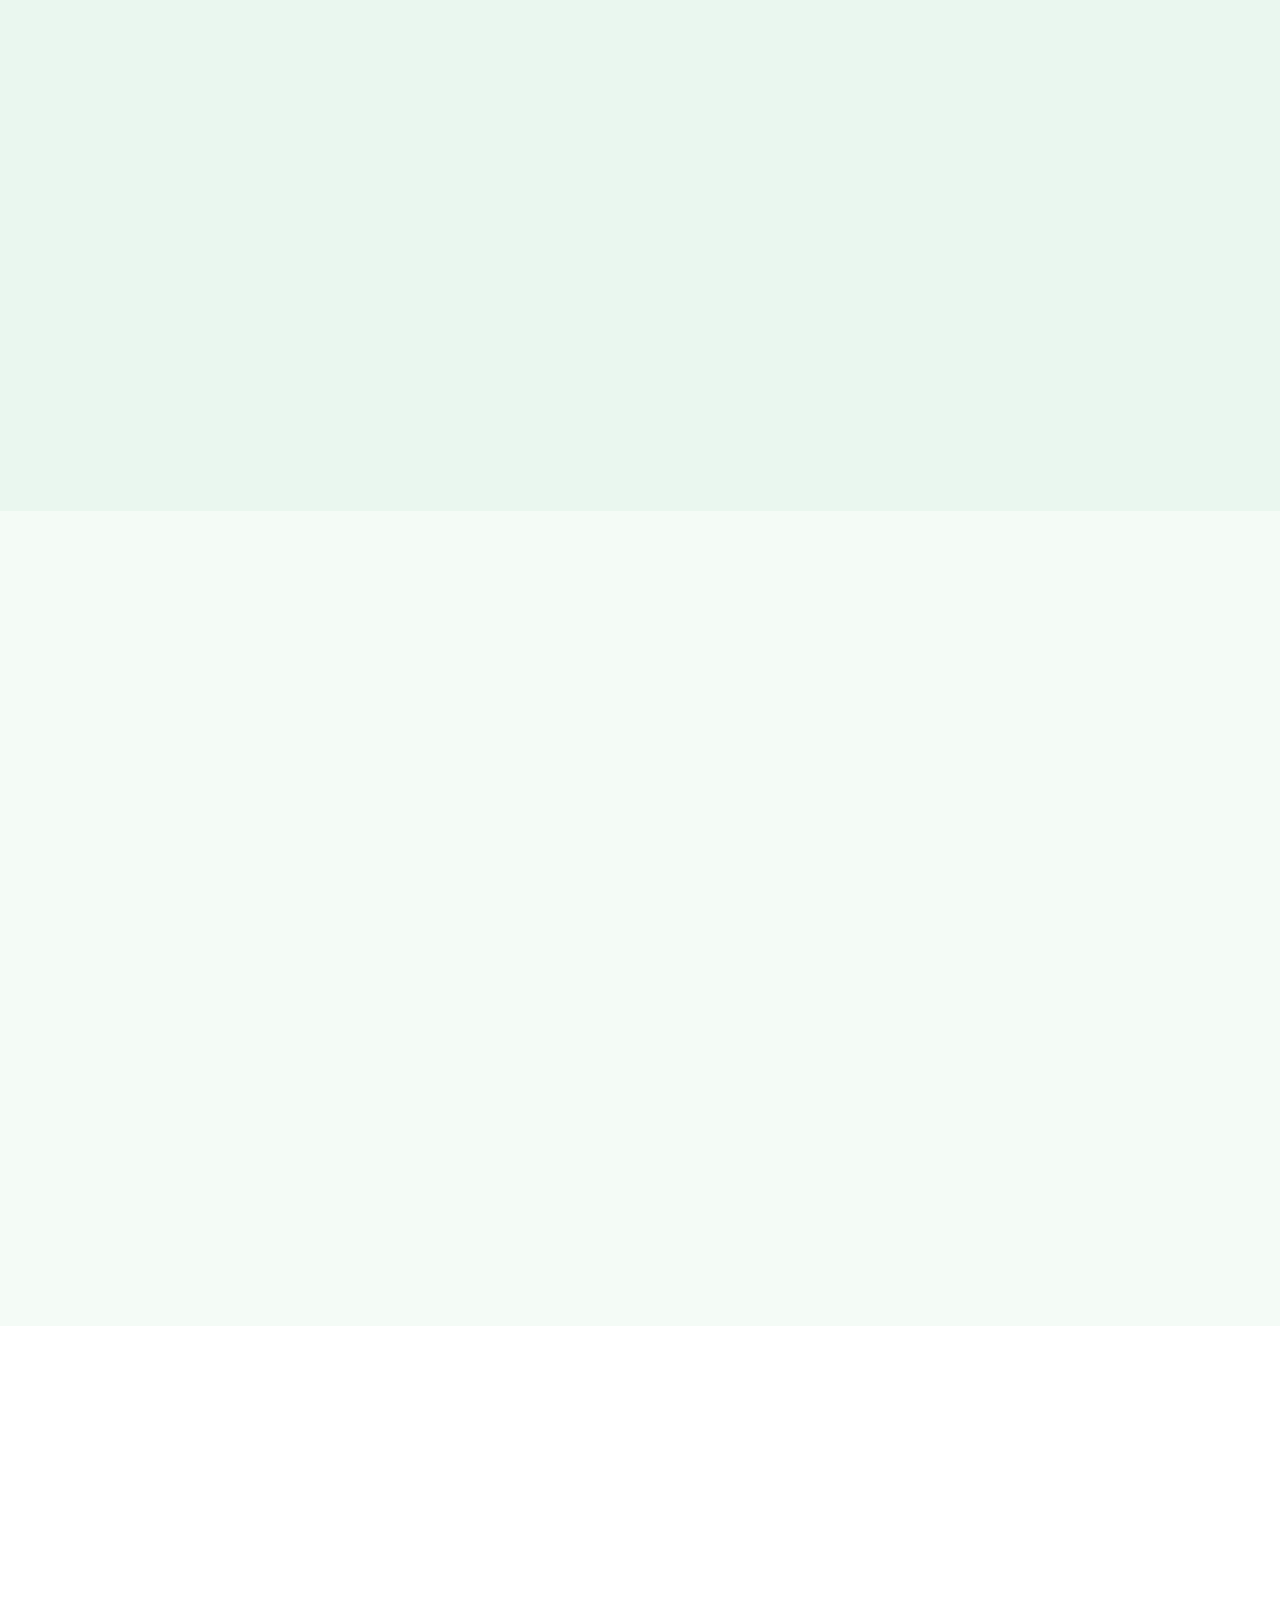
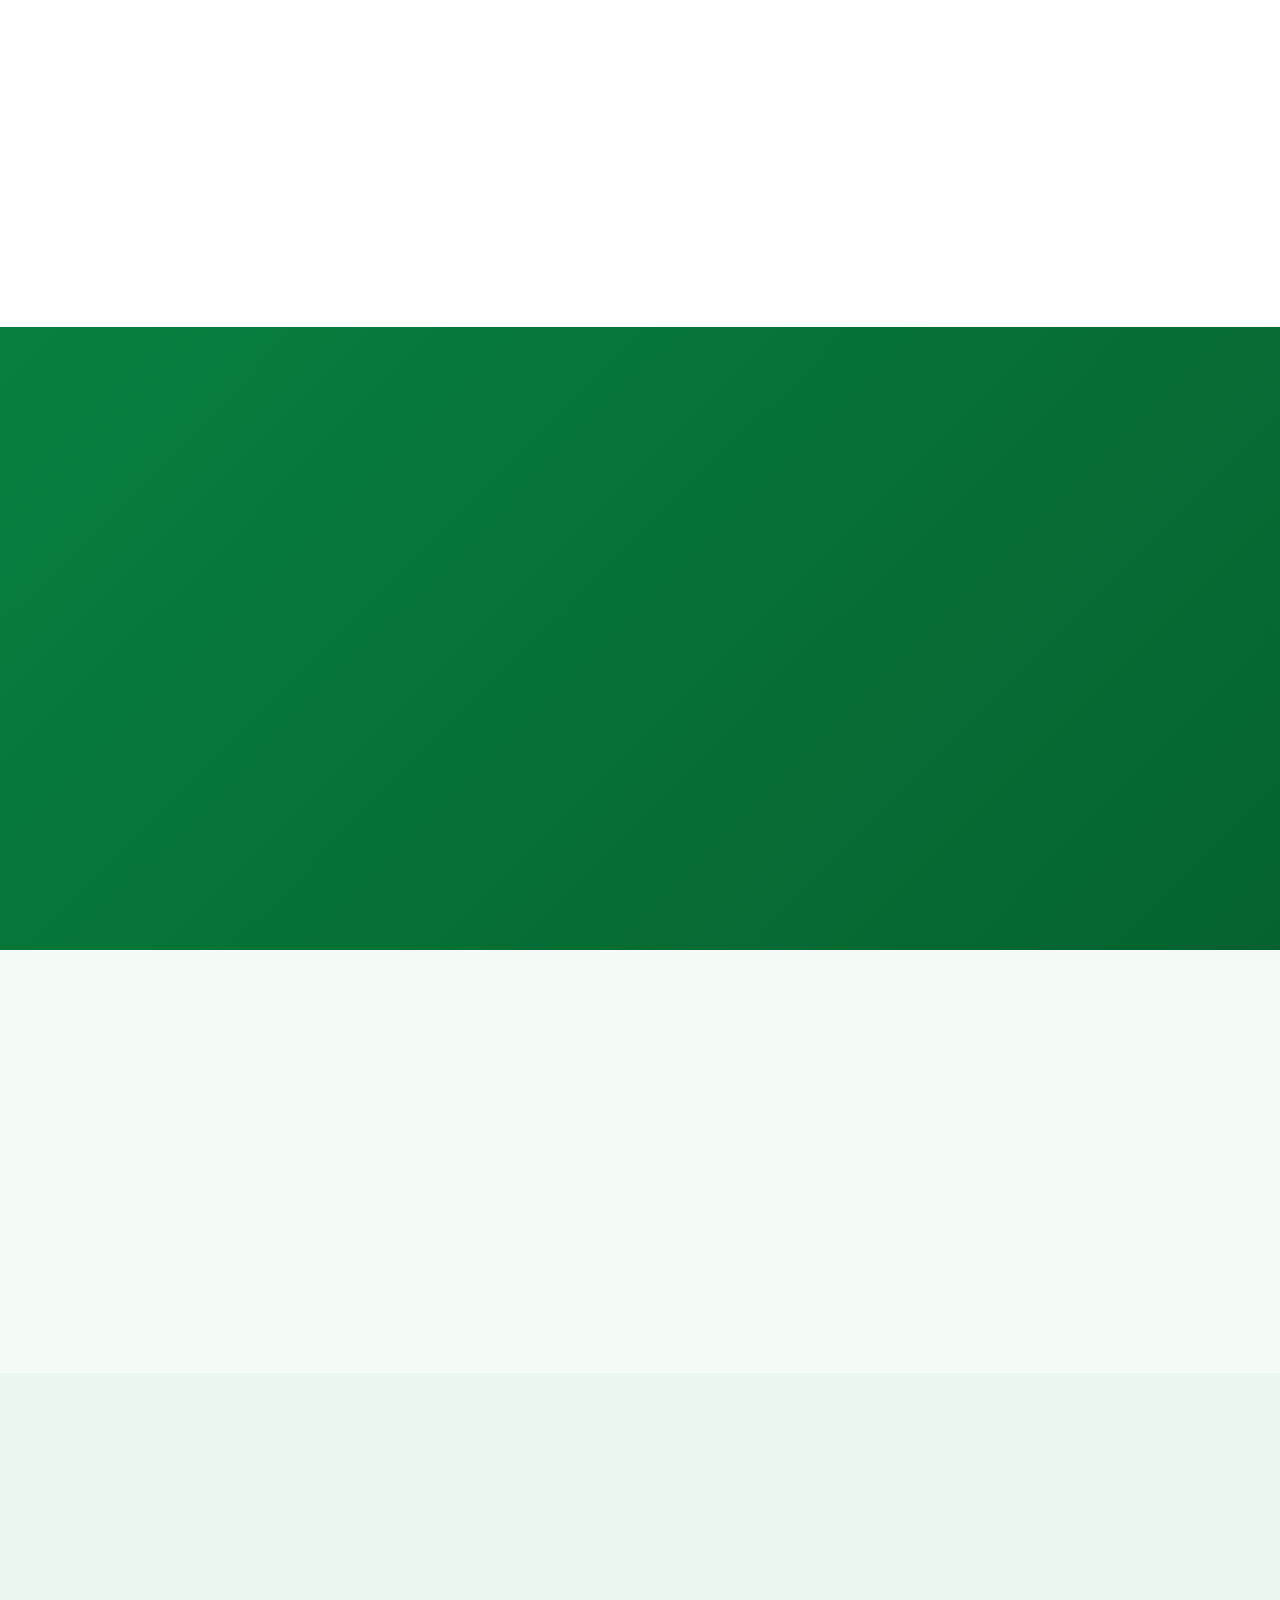
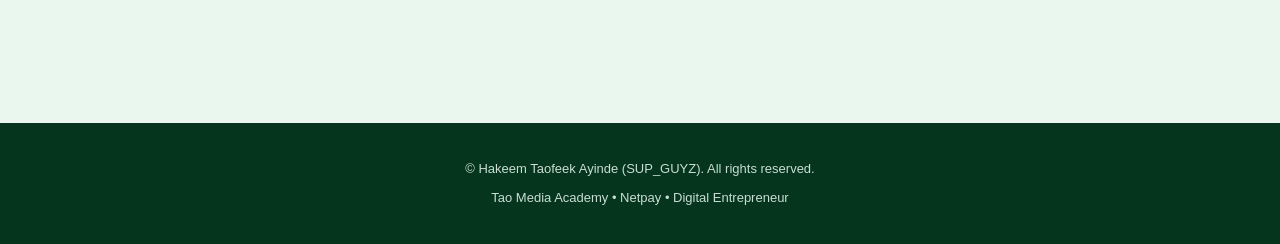
==== commit 3be89f41: "Update index.html" ====
--- a/index.html
+++ b/index.html
@@ -2,7 +2,7 @@
 <html lang="en">
 <head>
 <meta charset="UTF-8">
-<meta name="viewport" content="width=device-width, initial-scale=1.0">
+<meta name="viewport" content="width=device-width,initial-scale=1">
 
 <meta name="google-site-verification" content="IPFIKmFvtoQdLbRA_IsdgafdKXvmxO_IPjUXM6lC2Ks">
 
@@ -10,10 +10,10 @@
 
 <meta name="description" content="Official website of Hakeem Taofeek Ayinde, popularly known as SUP_GUYZ — student leader, digital entrepreneur, technology enthusiast, founder of Tao Media Academy and Netpay.">
 
-<meta name="keywords" content="Hakeem Taofeek Ayinde, SUP_GUYZ, Sup Guyz, Tao Media Academy, Netpay, cheap data, cheap data website, buy data online Nigeria, airtime website, VTU website, digital services Nigeria, SUG Assistant General Secretary, MSSN PRO">
+<meta name="keywords" content="Hakeem Taofeek Ayinde, SUP_GUYZ, Sup Guyz, Tao Media Academy, Netpay, cheap data, buy data online Nigeria, airtime website, VTU website, digital services Nigeria, SUG Assistant General Secretary, MSSN PRO">
 
 <meta name="author" content="Hakeem Taofeek Ayinde">
-<meta name="robots" content="index, follow">
+<meta name="robots" content="index,follow">
 
 <link rel="canonical" href="https://taofeek4.github.io/hakeem-taofeek-sug/">
 
@@ -29,7 +29,6 @@
  "name":"Hakeem Taofeek Ayinde",
  "alternateName":"SUP_GUYZ",
  "url":"https://taofeek4.github.io/hakeem-taofeek-sug/",
- "description":"Student leader, digital entrepreneur and technology enthusiast.",
  "jobTitle":["SUG Assistant General Secretary","MSSN PRO"],
  "sameAs":[
   "https://www.facebook.com/profile.php?id=61594599100468",
@@ -42,618 +41,717 @@
 </script>
 
 <style>
+
 :root{
- --green:#087f3f;
- --dark:#05632f;
- --deep:#06351d;
- --light:#eaf7ef;
- --lighter:#f4fbf6;
- --white:#fff;
- --text:#17221b;
- --muted:#657168;
- --border:#dce9df;
- --shadow:0 15px 45px rgba(0,0,0,.08);
-}
-
-*{box-sizing:border-box;margin:0;padding:0}
-
-html{scroll-behavior:smooth}
+--g:#087f3f;
+--dg:#05632f;
+--deep:#06351d;
+--l:#eaf7ef;
+--bg:#f4fbf6;
+--w:#fff;
+--t:#17221b;
+--m:#657168;
+--b:#dce9df;
+--shadow:0 15px 45px #00000012;
+}
+
+*{
+box-sizing:border-box;
+margin:0;
+padding:0;
+}
+
+html{
+scroll-behavior:smooth;
+}
 
 body{
- font-family:Arial,Helvetica,sans-serif;
- background:var(--lighter);
- color:var(--text);
- line-height:1.7;
- overflow-x:hidden;
- transition:.3s;
+font-family:Arial,Helvetica,sans-serif;
+background:var(--bg);
+color:var(--t);
+line-height:1.7;
+overflow-x:hidden;
+transition:.3s;
 }
 
 body.dark{
- --lighter:#0c1510;
- --white:#111c15;
- --text:#f1f7f3;
- --muted:#a9b9ae;
- --border:#26392d;
- --light:#15291d;
- --deep:#020d07;
-}
-
-a{text-decoration:none;color:inherit}
+--bg:#0b140f;
+--w:#111c15;
+--t:#f1f7f3;
+--m:#a9b9ae;
+--b:#26392d;
+--l:#15291d;
+--deep:#020d07;
+}
+
+a{
+text-decoration:none;
+color:inherit;
+}
 
 .container{
- width:min(1120px,90%);
- margin:auto;
+width:min(1120px,90%);
+margin:auto;
+}
+
+#progress{
+position:fixed;
+top:0;
+left:0;
+height:3px;
+width:0;
+background:var(--g);
+z-index:2000;
 }
 
 nav{
- position:sticky;
- top:0;
- z-index:999;
- background:rgba(255,255,255,.94);
- backdrop-filter:blur(15px);
- border-bottom:1px solid var(--border);
- padding:14px 5%;
- display:flex;
- align-items:center;
- justify-content:space-between;
-}
-
-body.dark nav{background:rgba(17,28,21,.94)}
+position:sticky;
+top:0;
+z-index:1000;
+background:#ffffffef;
+backdrop-filter:blur(15px);
+border-bottom:1px solid var(--b);
+padding:14px 5%;
+display:flex;
+align-items:center;
+justify-content:space-between;
+}
+
+body.dark nav{
+background:#111c15ef;
+}
 
 .logo{
- font-size:23px;
- font-weight:900;
- color:var(--green);
-}
-
-.logo span{color:var(--text)}
+font-size:23px;
+font-weight:900;
+color:var(--g);
+}
+
+.logo span{
+color:var(--t);
+}
 
 .navlinks{
- display:flex;
- gap:22px;
- list-style:none;
+display:flex;
+gap:22px;
+list-style:none;
 }
 
 .navlinks a{
- font-size:14px;
- font-weight:700;
-}
-
-.navlinks a:hover{color:var(--green)}
+font-size:14px;
+font-weight:700;
+}
+
+.navlinks a:hover{
+color:var(--g);
+}
 
 .nav-actions{
- display:flex;
- align-items:center;
- gap:10px;
-}
-
-.theme,.menu{
- border:1px solid var(--border);
- background:var(--white);
- color:var(--text);
- width:40px;
- height:40px;
- border-radius:9px;
- cursor:pointer;
- font-size:17px;
-}
-
-.menu{display:none}
+display:flex;
+gap:9px;
+}
+
+.nav-btn{
+border:1px solid var(--b);
+background:var(--w);
+color:var(--t);
+width:40px;
+height:40px;
+border-radius:9px;
+cursor:pointer;
+font-size:17px;
+}
+
+.menu{
+display:none;
+}
 
 .hero{
- position:relative;
- padding:90px 0;
- overflow:hidden;
- background:
- radial-gradient(circle at 85% 20%,#ccefd9,transparent 25%),
- linear-gradient(135deg,#eaf7ef,#fff);
+padding:90px 0;
+position:relative;
+overflow:hidden;
+background:
+radial-gradient(circle at 85% 20%,#ccefd9,transparent 25%),
+linear-gradient(135deg,#eaf7ef,#fff);
 }
 
 body.dark .hero{
- background:
- radial-gradient(circle at 85% 20%,#163b25,transparent 25%),
- linear-gradient(135deg,#0d1c13,#0c1510);
+background:
+radial-gradient(circle at 85% 20%,#163b25,transparent 25%),
+linear-gradient(135deg,#0d1c13,#0b140f);
 }
 
 .hero-grid{
- display:grid;
- grid-template-columns:1.4fr .8fr;
- gap:60px;
- align-items:center;
-}
-
-.badge{
- display:inline-block;
- padding:7px 15px;
- border-radius:30px;
- background:var(--light);
- color:var(--green);
- font-size:13px;
- font-weight:800;
- margin-bottom:18px;
- animation:fadeUp .8s ease;
+display:grid;
+grid-template-columns:1.4fr .8fr;
+gap:60px;
+align-items:center;
+}
+
+.badge,.tag{
+display:inline-block;
+padding:7px 14px;
+border-radius:30px;
+background:var(--l);
+color:var(--g);
+font-size:12px;
+font-weight:800;
 }
 
 .hero h1{
- font-size:clamp(45px,7vw,78px);
- line-height:1;
- margin-bottom:22px;
- animation:fadeUp 1s ease;
-}
-
-.hero h1 span{color:var(--green)}
+font-size:clamp(45px,7vw,78px);
+line-height:1;
+margin:18px 0 22px;
+}
+
+.hero h1 span{
+color:var(--g);
+}
 
 .hero-text{
- max-width:650px;
- color:var(--muted);
- font-size:18px;
- animation:fadeUp 1.2s ease;
+max-width:650px;
+color:var(--m);
+font-size:18px;
 }
 
 .buttons{
- display:flex;
- gap:12px;
- flex-wrap:wrap;
- margin-top:28px;
+display:flex;
+gap:12px;
+flex-wrap:wrap;
+margin-top:28px;
 }
 
 .btn{
- display:inline-block;
- padding:13px 22px;
- border-radius:9px;
- font-weight:800;
- transition:.25s;
+display:inline-block;
+padding:13px 22px;
+border-radius:9px;
+font-weight:800;
+transition:.25s;
 }
 
 .primary{
- background:var(--green);
- color:white;
+background:var(--g);
+color:#fff;
 }
 
 .primary:hover{
- background:var(--dark);
- transform:translateY(-3px);
+background:var(--dg);
+transform:translateY(-3px);
 }
 
 .outline{
- border:2px solid var(--green);
- color:var(--green);
+border:2px solid var(--g);
+color:var(--g);
 }
 
 .outline:hover{
- background:var(--green);
- color:white;
+background:var(--g);
+color:#fff;
 }
 
 .profile{
- background:var(--white);
- padding:30px;
- border-radius:22px;
- text-align:center;
- box-shadow:var(--shadow);
- border:1px solid var(--border);
- animation:float 4s ease-in-out infinite;
+background:var(--w);
+padding:30px;
+border-radius:22px;
+text-align:center;
+box-shadow:var(--shadow);
+border:1px solid var(--b);
+animation:float 4s ease-in-out infinite;
 }
 
 .profile img{
- width:205px;
- height:205px;
- object-fit:cover;
- border-radius:50%;
- border:7px solid var(--light);
+width:205px;
+height:205px;
+object-fit:cover;
+border-radius:50%;
+border:7px solid var(--l);
 }
 
 .profile h2{
- margin-top:15px;
- font-size:25px;
+margin-top:15px;
+font-size:25px;
 }
 
 .alias{
- color:var(--green);
- font-weight:900;
- font-size:19px;
+color:var(--g);
+font-weight:900;
+font-size:19px;
 }
 
 .profile p{
- color:var(--muted);
- font-size:14px;
- margin-top:7px;
+color:var(--m);
+font-size:14px;
+margin-top:7px;
 }
 
 .status{
- display:inline-flex;
- align-items:center;
- gap:7px;
- margin-top:15px;
- font-size:13px;
- color:var(--green);
- font-weight:700;
+display:inline-flex;
+align-items:center;
+gap:7px;
+margin-top:15px;
+font-size:13px;
+color:var(--g);
+font-weight:700;
 }
 
 .dot{
- width:9px;
- height:9px;
- background:#18a957;
- border-radius:50%;
- box-shadow:0 0 0 5px #18a95722;
-}
-
-section{padding:85px 0}
+width:9px;
+height:9px;
+background:#18a957;
+border-radius:50%;
+box-shadow:0 0 0 5px #18a95722;
+}
+
+section{
+padding:85px 0;
+}
 
 .section-head{
- text-align:center;
- margin-bottom:45px;
+text-align:center;
+margin-bottom:45px;
 }
 
 .section-head h2{
- font-size:38px;
- line-height:1.2;
- margin-bottom:8px;
-}
-
-.section-head p{color:var(--muted)}
+font-size:38px;
+line-height:1.2;
+margin-bottom:8px;
+}
+
+.section-head p{
+color:var(--m);
+}
 
 .about{
- background:var(--white);
+background:var(--w);
 }
 
 .about-content{
- max-width:850px;
- margin:auto;
- text-align:center;
- font-size:17px;
- color:var(--muted);
-}
-
-.about-content strong{color:var(--text)}
+max-width:850px;
+margin:auto;
+text-align:center;
+font-size:17px;
+color:var(--m);
+}
+
+.about-content strong{
+color:var(--t);
+}
 
 .stats{
- display:grid;
- grid-template-columns:repeat(4,1fr);
- gap:15px;
- margin-top:40px;
+display:grid;
+grid-template-columns:repeat(4,1fr);
+gap:15px;
+margin-top:40px;
 }
 
 .stat{
- background:var(--light);
- padding:25px 15px;
- border-radius:15px;
- text-align:center;
+background:var(--l);
+padding:25px 15px;
+border-radius:15px;
+text-align:center;
 }
 
 .stat strong{
- display:block;
- color:var(--green);
- font-size:30px;
+display:block;
+color:var(--g);
+font-size:30px;
 }
 
 .stat span{
- color:var(--muted);
- font-size:13px;
+color:var(--m);
+font-size:13px;
 }
 
 .cards{
- display:grid;
- grid-template-columns:repeat(3,1fr);
- gap:22px;
+display:grid;
+grid-template-columns:repeat(3,1fr);
+gap:22px;
 }
 
 .card{
- background:var(--white);
- border:1px solid var(--border);
- padding:28px;
- border-radius:17px;
- box-shadow:0 8px 25px rgba(0,0,0,.04);
- transition:.3s;
+background:var(--w);
+border:1px solid var(--b);
+padding:28px;
+border-radius:17px;
+box-shadow:0 8px 25px #00000008;
+transition:.3s;
 }
 
 .card:hover{
- transform:translateY(-7px);
- box-shadow:var(--shadow);
- border-color:#9bd2ad;
+transform:translateY(-7px);
+box-shadow:var(--shadow);
+border-color:#9bd2ad;
 }
 
 .icon{
- width:50px;
- height:50px;
- border-radius:12px;
- display:grid;
- place-items:center;
- background:var(--light);
- color:var(--green);
- font-size:23px;
- margin-bottom:18px;
+width:50px;
+height:50px;
+border-radius:12px;
+display:grid;
+place-items:center;
+background:var(--l);
+color:var(--g);
+font-size:23px;
+margin-bottom:18px;
 }
 
 .card h3{
- margin-bottom:9px;
- color:var(--green);
-}
-
-.card p{color:var(--muted)}
+margin-bottom:9px;
+color:var(--g);
+}
+
+.card p{
+color:var(--m);
+}
+
+.tabs{
+display:flex;
+justify-content:center;
+gap:10px;
+flex-wrap:wrap;
+margin-bottom:28px;
+}
+
+.tab{
+padding:10px 18px;
+border:1px solid var(--b);
+background:var(--w);
+color:var(--t);
+border-radius:30px;
+cursor:pointer;
+font-weight:700;
+}
+
+.tab.active,
+.tab:hover{
+background:var(--g);
+color:#fff;
+border-color:var(--g);
+}
+
+.tab-content{
+display:none;
+}
+
+.tab-content.active{
+display:block;
+}
 
 .skills{
- background:var(--light);
+background:var(--l);
 }
 
 .skill{
- margin-bottom:20px;
+margin-bottom:20px;
 }
 
 .skill-top{
- display:flex;
- justify-content:space-between;
- font-weight:700;
- margin-bottom:7px;
+display:flex;
+justify-content:space-between;
+font-weight:700;
+margin-bottom:7px;
 }
 
 .bar{
- height:9px;
- background:var(--border);
- border-radius:20px;
- overflow:hidden;
+height:9px;
+background:var(--b);
+border-radius:20px;
+overflow:hidden;
 }
 
 .bar span{
- display:block;
- height:100%;
- width:0;
- background:var(--green);
- border-radius:20px;
- transition:1.5s ease;
+display:block;
+height:100%;
+width:0;
+background:var(--g);
+border-radius:20px;
+transition:1.4s ease;
 }
 
 .timeline{
- max-width:850px;
- margin:auto;
- border-left:3px solid var(--green);
- padding-left:30px;
+max-width:850px;
+margin:auto;
+border-left:3px solid var(--g);
+padding-left:30px;
 }
 
 .timeline-item{
- position:relative;
- background:var(--white);
- border:1px solid var(--border);
- padding:23px;
- border-radius:13px;
- margin-bottom:20px;
+position:relative;
+background:var(--w);
+border:1px solid var(--b);
+padding:23px;
+border-radius:13px;
+margin-bottom:20px;
 }
 
 .timeline-item:before{
- content:"";
- position:absolute;
- width:13px;
- height:13px;
- background:var(--green);
- border-radius:50%;
- left:-38px;
- top:28px;
- border:4px solid var(--lighter);
+content:"";
+position:absolute;
+width:13px;
+height:13px;
+background:var(--g);
+border-radius:50%;
+left:-38px;
+top:28px;
+border:4px solid var(--bg);
 }
 
 .timeline-item small{
- color:var(--green);
- font-weight:800;
-}
-
-.timeline-item h3{margin:5px 0}
-
-.timeline-item p{color:var(--muted)}
+color:var(--g);
+font-weight:800;
+}
+
+.timeline-item h3{
+margin:5px 0;
+}
+
+.timeline-item p{
+color:var(--m);
+}
 
 .projects{
- background:var(--white);
+background:var(--w);
 }
 
 .project-card{
- position:relative;
- overflow:hidden;
+position:relative;
+overflow:hidden;
 }
 
 .project-card.featured{
- border:2px solid var(--green);
-}
-
-.project-tag{
- display:inline-block;
- background:var(--light);
- color:var(--green);
- padding:5px 10px;
- border-radius:20px;
- font-size:11px;
- font-weight:800;
- margin-bottom:15px;
+border:2px solid var(--g);
 }
 
 .netpay{
- background:linear-gradient(135deg,var(--green),var(--dark));
- color:white;
-}
-
-.netpay .section-head p{color:#dcefe3}
+background:linear-gradient(135deg,var(--g),var(--dg));
+color:#fff;
+}
+
+.netpay .section-head p{
+color:#dcefe3;
+}
 
 .netpay .card{
- background:#075b2d;
- border-color:#39885b;
-}
-
-.netpay .card h3{color:white}
-
-.netpay .card p{color:#dcefe3}
+background:#075b2d;
+border-color:#39885b;
+}
+
+.netpay .card h3{
+color:#fff;
+}
+
+.netpay .card p{
+color:#dcefe3;
+}
 
 .netpay .btn{
- background:white;
- color:var(--green);
- margin-top:18px;
+background:#fff;
+color:var(--g);
+margin-top:18px;
 }
 
 .social-grid{
- display:grid;
- grid-template-columns:repeat(4,1fr);
- gap:15px;
+display:grid;
+grid-template-columns:repeat(4,1fr);
+gap:15px;
 }
 
 .social-card{
- background:var(--white);
- border:1px solid var(--border);
- border-radius:14px;
- padding:22px;
- text-align:center;
- font-weight:800;
- transition:.25s;
+background:var(--w);
+border:1px solid var(--b);
+border-radius:14px;
+padding:22px;
+text-align:center;
+font-weight:800;
+transition:.25s;
 }
 
 .social-card:hover{
- transform:translateY(-5px);
- color:var(--green);
- border-color:var(--green);
+transform:translateY(-5px);
+color:var(--g);
+border-color:var(--g);
 }
 
 .social-icon{
- font-size:27px;
- margin-bottom:8px;
+font-size:27px;
+margin-bottom:8px;
 }
 
 .cta{
- background:var(--light);
- text-align:center;
+background:var(--l);
+text-align:center;
 }
 
 .cta h2{
- font-size:38px;
- margin-bottom:10px;
+font-size:38px;
+margin-bottom:10px;
 }
 
 .cta p{
- color:var(--muted);
- margin-bottom:25px;
+color:var(--m);
+margin-bottom:25px;
 }
 
 footer{
- background:var(--deep);
- color:white;
- padding:35px 0;
- text-align:center;
+background:var(--deep);
+color:#fff;
+padding:35px 0;
+text-align:center;
 }
 
 footer p{
- color:#c8ded0;
- font-size:13px;
+color:#c8ded0;
+font-size:13px;
 }
 
 .top{
- position:fixed;
- right:20px;
- bottom:20px;
- width:45px;
- height:45px;
- border:0;
- border-radius:50%;
- background:var(--green);
- color:white;
- cursor:pointer;
- font-size:18px;
- display:none;
- box-shadow:var(--shadow);
+position:fixed;
+right:20px;
+bottom:20px;
+width:45px;
+height:45px;
+border:0;
+border-radius:50%;
+background:var(--g);
+color:#fff;
+cursor:pointer;
+font-size:18px;
+display:none;
+z-index:900;
 }
 
 .reveal{
- opacity:0;
- transform:translateY(30px);
- transition:opacity .7s,transform .7s;
+opacity:0;
+transform:translateY(28px);
+transition:.7s;
 }
 
 .reveal.show{
- opacity:1;
- transform:translateY(0);
-}
-
-@keyframes fadeUp{
- from{opacity:0;transform:translateY(25px)}
- to{opacity:1;transform:translateY(0)}
+opacity:1;
+transform:translateY(0);
+}
+
+.toast{
+position:fixed;
+left:50%;
+bottom:25px;
+transform:translate(-50%,30px);
+background:var(--deep);
+color:#fff;
+padding:12px 18px;
+border-radius:9px;
+opacity:0;
+pointer-events:none;
+transition:.3s;
+z-index:3000;
+font-size:14px;
+}
+
+.toast.show{
+opacity:1;
+transform:translate(-50%,0);
 }
 
 @keyframes float{
- 0%,100%{transform:translateY(0)}
- 50%{transform:translateY(-8px)}
+0%,100%{transform:translateY(0)}
+50%{transform:translateY(-8px)}
 }
 
 @media(max-width:850px){
 
- .navlinks{
-  display:none;
-  position:absolute;
-  top:69px;
-  left:0;
-  width:100%;
-  background:var(--white);
-  flex-direction:column;
-  padding:20px 5%;
-  border-bottom:1px solid var(--border);
- }
-
- .navlinks.open{display:flex}
-
- .menu{display:block}
-
- .hero{padding:65px 0}
-
- .hero-grid{
-  grid-template-columns:1fr;
-  text-align:center;
- }
-
- .hero-text{margin:auto}
-
- .buttons{justify-content:center}
-
- .cards{
-  grid-template-columns:1fr 1fr;
- }
-
- .stats{
-  grid-template-columns:1fr 1fr;
- }
-
- .social-grid{
-  grid-template-columns:1fr 1fr;
- }
+.navlinks{
+display:none;
+position:absolute;
+top:69px;
+left:0;
+width:100%;
+background:var(--w);
+flex-direction:column;
+padding:20px 5%;
+border-bottom:1px solid var(--b);
+}
+
+.navlinks.open{
+display:flex;
+}
+
+.menu{
+display:block;
+}
+
+.hero{
+padding:65px 0;
+}
+
+.hero-grid{
+grid-template-columns:1fr;
+text-align:center;
+}
+
+.hero-text{
+margin:auto;
+}
+
+.buttons{
+justify-content:center;
+}
+
+.cards{
+grid-template-columns:1fr 1fr;
+}
+
+.stats{
+grid-template-columns:1fr 1fr;
+}
+
+.social-grid{
+grid-template-columns:1fr 1fr;
+}
+
 }
 
 @media(max-width:550px){
 
- .hero h1{font-size:47px}
-
- .profile img{
-  width:165px;
-  height:165px;
- }
-
- .cards{
-  grid-template-columns:1fr;
- }
-
- .stats{
-  grid-template-columns:1fr 1fr;
- }
-
- .social-grid{
-  grid-template-columns:1fr;
- }
-
- .section-head h2,
- .cta h2{
-  font-size:30px;
- }
-
- section{padding:65px 0}
-}
+.hero h1{
+font-size:47px;
+}
+
+.profile img{
+width:165px;
+height:165px;
+}
+
+.cards{
+grid-template-columns:1fr;
+}
+
+.social-grid{
+grid-template-columns:1fr;
+}
+
+.section-head h2,
+.cta h2{
+font-size:30px;
+}
+
+section{
+padding:65px 0;
+}
+
+}
+
 </style>
 </head>
 
 <body>
 
+<div id="progress"></div>
+
 <nav>
-<div class="logo">SUP_<span>GUYZ</span></div>
+
+<div class="logo">
+SUP_<span>GUYZ</span>
+</div>
 
 <ul class="navlinks" id="navlinks">
 <li><a href="#about">About</a></li>
@@ -664,16 +762,28 @@
 </ul>
 
 <div class="nav-actions">
-<button class="theme" id="themeBtn" title="Change theme">☾</button>
-<button class="menu" id="menuBtn">☰</button>
-</div>
+
+<button class="nav-btn" id="themeBtn">
+☾
+</button>
+
+<button class="nav-btn menu" id="menuBtn">
+☰
+</button>
+
+</div>
+
 </nav>
 
 <header class="hero">
+
 <div class="container hero-grid">
 
-<div>
-<div class="badge">STUDENT • LEADER • ENTREPRENEUR</div>
+<div class="reveal show">
+
+<div class="badge">
+STUDENT • LEADER • ENTREPRENEUR
+</div>
 
 <h1>
 Hakeem<br>
@@ -688,18 +798,32 @@
 </p>
 
 <div class="buttons">
-<a href="#about" class="btn primary">Explore My Story</a>
-<a href="#projects" class="btn outline">View My Projects</a>
-</div>
+
+<a href="#about" class="btn primary">
+Explore My Story
+</a>
+
+<a href="#projects" class="btn outline">
+View My Projects
+</a>
+
+</div>
+
 </div>
 
 <div class="profile">
-<img src="assets/hakeem-taofeek.png"
+
+<img
+src="assets/hakeem-taofeek.png"
 alt="Hakeem Taofeek Ayinde popularly known as SUP_GUYZ">
 
-<h2>Hakeem Taofeek Ayinde</h2>
-
-<div class="alias">SUP_GUYZ</div>
+<h2>
+Hakeem Taofeek Ayinde
+</h2>
+
+<div class="alias">
+SUP_GUYZ
+</div>
 
 <p>
 SUG Assistant General Secretary<br>
@@ -711,11 +835,12 @@
 <span class="dot"></span>
 Building • Learning • Creating
 </div>
-</div>
-
-</div>
+
+</div>
+
+</div>
+
 </header>
-
 <section id="about" class="about">
 <div class="container reveal">
 
@@ -725,6 +850,7 @@
 </div>
 
 <div class="about-content">
+
 <p>
 I am <strong>Hakeem Taofeek Ayinde</strong>, popularly known as
 <strong>SUP_GUYZ</strong>. I am a student, student leader,
@@ -737,9 +863,11 @@
 I enjoy turning ideas into useful projects while developing
 my skills and contributing to my community.
 </p>
+
 </div>
 
 <div class="stats">
+
 <div class="stat">
 <strong>SUP</strong>
 <span>Popular Brand</span>
@@ -759,264 +887,545 @@
 <strong>2+</strong>
 <span>Digital Projects</span>
 </div>
+
 </div>
 
 </div>
 </section>
+
 
 <section id="skills" class="skills">
 <div class="container reveal">
 
 <div class="section-head">
 <h2>Skills & Interests</h2>
-<p>Areas I am learning, building and exploring.</p>
-</div>
+<p>Explore the areas I am learning and building.</p>
+</div>
+
+<div class="tabs">
+
+<button class="tab active" data-tab="tech">
+Technology
+</button>
+
+<button class="tab" data-tab="media">
+Media
+</button>
+
+<button class="tab" data-tab="business">
+Entrepreneurship
+</button>
+
+</div>
+
+
+<div id="tech" class="tab-content active">
 
 <div class="cards">
 
 <div class="card">
+
 <div class="icon">🤖</div>
+
 <h3>Artificial Intelligence</h3>
-<p>
-Exploring AI tools, AI content creation and practical uses of
-artificial intelligence.
-</p>
-</div>
+
+<p>
+Exploring AI tools, AI content creation and practical uses
+of artificial intelligence.
+</p>
+
+</div>
+
 
 <div class="card">
+
 <div class="icon">💻</div>
-<h3>Technology</h3>
-<p>
-Interested in websites, digital platforms, online services and
+
+<h3>Web & Technology</h3>
+
+<p>
+Interested in websites, digital platforms and
 technology-driven solutions.
 </p>
-</div>
+
+</div>
+
 
 <div class="card">
+
+<div class="icon">⚙️</div>
+
+<h3>Digital Tools</h3>
+
+<p>
+Learning and using modern digital tools to turn ideas
+into useful projects.
+</p>
+
+</div>
+
+</div>
+
+</div>
+
+
+<div id="media" class="tab-content">
+
+<div class="cards">
+
+<div class="card">
+
 <div class="icon">🎬</div>
+
+<h3>Content Creation</h3>
+
+<p>
+Creating technology and AI-focused content for online
+audiences.
+</p>
+
+</div>
+
+
+<div class="card">
+
+<div class="icon">📱</div>
+
+<h3>Social Media</h3>
+
+<p>
+Building digital presence and sharing useful technology
+content.
+</p>
+
+</div>
+
+
+<div class="card">
+
+<div class="icon">🎨</div>
+
 <h3>Digital Media</h3>
-<p>
-Creating technology and digital content for social media and
-online audiences.
-</p>
-</div>
-
-</div>
+
+<p>
+Exploring creative digital media and visual communication.
+</p>
+
+</div>
+
+</div>
+
+</div>
+
+
+<div id="business" class="tab-content">
+
+<div class="cards">
+
+<div class="card">
+
+<div class="icon">🚀</div>
+
+<h3>Entrepreneurship</h3>
+
+<p>
+Building practical digital projects and learning how
+online businesses grow.
+</p>
+
+</div>
+
+
+<div class="card">
+
+<div class="icon">📈</div>
+
+<h3>Digital Services</h3>
+
+<p>
+Interested in useful digital services that solve
+everyday problems.
+</p>
+
+</div>
+
+
+<div class="card">
+
+<div class="icon">💡</div>
+
+<h3>Ideas to Projects</h3>
+
+<p>
+Turning ideas into real digital platforms and experiences.
+</p>
+
+</div>
+
+</div>
+
+</div>
+
 
 <div style="max-width:800px;margin:40px auto 0">
 
 <div class="skill">
+
 <div class="skill-top">
-<span>Digital Media</span><span>85%</span>
-</div>
-<div class="bar"><span data-width="85%"></span></div>
-</div>
+<span>Digital Media</span>
+<span>85%</span>
+</div>
+
+<div class="bar">
+<span data-width="85%"></span>
+</div>
+
+</div>
+
 
 <div class="skill">
+
 <div class="skill-top">
-<span>Technology</span><span>80%</span>
-</div>
-<div class="bar"><span data-width="80%"></span></div>
-</div>
+<span>Technology</span>
+<span>80%</span>
+</div>
+
+<div class="bar">
+<span data-width="80%"></span>
+</div>
+
+</div>
+
 
 <div class="skill">
+
 <div class="skill-top">
-<span>AI & Content Creation</span><span>85%</span>
-</div>
-<div class="bar"><span data-width="85%"></span></div>
+<span>AI & Content Creation</span>
+<span>85%</span>
+</div>
+
+<div class="bar">
+<span data-width="85%"></span>
+</div>
+
 </div>
 
 </div>
 
 </div>
 </section>
+
 
 <section id="leadership">
 <div class="container reveal">
 
 <div class="section-head">
+
 <h2>Leadership Journey</h2>
-<p>Service, communication and representation.</p>
-</div>
+
+<p>
+Service, communication and representation.
+</p>
+
+</div>
+
 
 <div class="timeline">
 
+
 <div class="timeline-item">
+
 <small>STUDENT LEADERSHIP</small>
+
 <h3>SUG Assistant General Secretary</h3>
+
 <p>
 Serving students through communication, organisation,
 representation and support within the Students' Union Government.
 </p>
-</div>
+
+</div>
+
 
 <div class="timeline-item">
+
 <small>PUBLIC RELATIONS</small>
+
 <h3>MSSN PRO</h3>
+
 <p>
 Supporting communication, information sharing and engagement
 within the student community.
 </p>
-</div>
+
+</div>
+
 
 <div class="timeline-item">
+
 <small>COMMUNITY</small>
+
 <h3>Student Advocate</h3>
+
 <p>
 Committed to listening to students and contributing positive
 ideas to the student community.
 </p>
-</div>
-
-</div>
+
+</div>
+
+
+</div>
+
 </div>
 </section>
 
+
 <section id="projects" class="projects">
+
 <div class="container reveal">
 
 <div class="section-head">
+
 <h2>My Projects</h2>
-<p>Digital platforms and brands I am building.</p>
-</div>
+
+<p>
+Digital platforms and brands I am building.
+</p>
+
+</div>
+
 
 <div class="cards">
 
+
 <div class="card project-card featured">
-<div class="project-tag">DIGITAL SERVICES</div>
-<h3>Netpay</h3>
+
+<span class="tag">
+DIGITAL SERVICES
+</span>
+
+<h3 style="margin-top:15px">
+Netpay
+</h3>
+
 <p>
 A Nigerian digital services platform for supported services
 including data, airtime and other digital transactions.
 </p>
 
-<a href="https://netpay.com.ng/"
+<a
+href="https://netpay.com.ng/"
 target="_blank"
 rel="noopener"
 class="btn primary"
 style="margin-top:20px">
+
 Visit Netpay →
+
 </a>
-</div>
+
+</div>
+
 
 <div class="card project-card">
-<div class="project-tag">MEDIA & TECHNOLOGY</div>
-<h3>Tao Media Academy</h3>
+
+<span class="tag">
+MEDIA & TECHNOLOGY
+</span>
+
+<h3 style="margin-top:15px">
+Tao Media Academy
+</h3>
+
 <p>
 A platform focused on digital media, technology, AI content
 creation and digital skills.
 </p>
-</div>
+
+</div>
+
 
 <div class="card project-card">
-<div class="project-tag">CONTENT</div>
-<h3>SUP_GUYZ</h3>
+
+<span class="tag">
+PERSONAL BRAND
+</span>
+
+<h3 style="margin-top:15px">
+SUP_GUYZ
+</h3>
+
 <p>
 My personal digital brand for technology, AI, digital media,
 entrepreneurship and online content.
 </p>
-</div>
-
-</div>
-
-</div>
+
+</div>
+
+
+</div>
+
+</div>
+
 </section>
 
+
 <section class="netpay">
+
 <div class="container reveal">
 
 <div class="section-head">
+
 <h2>Netpay</h2>
+
 <p>
 Digital services for everyday Nigerian users.
 </p>
-</div>
+
+</div>
+
 
 <div class="cards">
 
+
 <div class="card">
+
 <div class="icon">📶</div>
+
 <h3>Data</h3>
-<p>
-A convenient platform for accessing supported mobile data
-services.
-</p>
-</div>
+
+<p>
+A convenient platform for accessing supported mobile
+data services.
+</p>
+
+</div>
+
 
 <div class="card">
+
 <div class="icon">📱</div>
+
 <h3>Airtime</h3>
+
 <p>
 Supported airtime services through a simple digital platform.
 </p>
-</div>
+
+</div>
+
 
 <div class="card">
+
 <div class="icon">⚡</div>
+
 <h3>Digital Services</h3>
+
 <p>
 A growing platform focused on useful digital services in Nigeria.
 </p>
-</div>
-
-</div>
+
+</div>
+
+
+</div>
+
 
 <div style="text-align:center;margin-top:35px">
-<a href="https://netpay.com.ng/"
+
+<a
+href="https://netpay.com.ng/"
 target="_blank"
 rel="noopener"
 class="btn">
+
 Visit Netpay →
+
 </a>
-</div>
-
-</div>
+
+</div>
+
+</div>
+
 </section>
-
 <section id="social">
 <div class="container reveal">
 
 <div class="section-head">
+
 <h2>Connect With Me</h2>
-<p>Follow SUP_GUYZ and Tao Media Academy online.</p>
-</div>
+
+<p>
+Follow SUP_GUYZ and Tao Media Academy online.
+</p>
+
+</div>
+
 
 <div class="social-grid">
 
-<a class="social-card"
+
+<a
+class="social-card"
 href="https://www.facebook.com/profile.php?id=61594599100468"
-target="_blank" rel="noopener">
+target="_blank"
+rel="noopener">
+
 <div class="social-icon">f</div>
+
 Facebook
+
 </a>
 
-<a class="social-card"
+
+<a
+class="social-card"
 href="https://www.instagram.com/taomediaacademy1/"
-target="_blank" rel="noopener">
+target="_blank"
+rel="noopener">
+
 <div class="social-icon">◎</div>
+
 Instagram
+
 </a>
 
-<a class="social-card"
+
+<a
+class="social-card"
 href="https://www.tiktok.com/@sup_guyz001"
-target="_blank" rel="noopener">
+target="_blank"
+rel="noopener">
+
 <div class="social-icon">♪</div>
+
 TikTok
+
 </a>
 
-<a class="social-card"
+
+<a
+class="social-card"
 href="https://x.com/Taomediaacademy"
-target="_blank" rel="noopener">
+target="_blank"
+rel="noopener">
+
 <div class="social-icon">𝕏</div>
+
 X / Twitter
+
 </a>
 
+
 </div>
 
 </div>
 </section>
 
+
 <section class="cta">
+
 <div class="container reveal">
 
 <h2>Let's Build Something Great</h2>
@@ -1025,75 +1434,248 @@
 Technology • Leadership • AI • Digital Entrepreneurship
 </p>
 
-<a href="https://www.instagram.com/taomediaacademy1/"
+<a
+href="https://www.instagram.com/taomediaacademy1/"
 target="_blank"
 rel="noopener"
 class="btn primary">
+
 Connect With Me
+
 </a>
 
 </div>
+
 </section>
 
+
 <footer>
+
 <div class="container">
-<p>
-© 2026 Hakeem Taofeek Ayinde (SUP_GUYZ). All rights reserved.
+
+<p>
+© <span id="year"></span>
+Hakeem Taofeek Ayinde (SUP_GUYZ).
+All rights reserved.
 </p>
 
 <p style="margin-top:7px">
 Tao Media Academy • Netpay • Digital Entrepreneur
 </p>
-</div>
+
+</div>
+
 </footer>
 
-<button class="top" id="topBtn">↑</button>
+
+<button
+class="top"
+id="topBtn"
+aria-label="Back to top">
+
+↑
+
+</button>
+
+
+<div class="toast" id="toast"></div>
+
 
 <script>
-const menuBtn=document.getElementById("menuBtn");
-const navlinks=document.getElementById("navlinks");
-const themeBtn=document.getElementById("themeBtn");
-const topBtn=document.getElementById("topBtn");
-
-menuBtn.onclick=()=>{
- navlinks.classList.toggle("open");
- menuBtn.textContent=navlinks.classList.contains("open")?"✕":"☰";
+
+const $ = s => document.querySelector(s);
+
+const $$ = s => document.querySelectorAll(s);
+
+
+const menu = $("#menuBtn");
+
+const nav = $("#navlinks");
+
+const theme = $("#themeBtn");
+
+const top = $("#topBtn");
+
+const toast = $("#toast");
+
+
+menu.onclick = () => {
+
+    nav.classList.toggle("open");
+
+    menu.textContent =
+        nav.classList.contains("open")
+        ? "✕"
+        : "☰";
+
 };
 
-document.querySelectorAll(".navlinks a").forEach(link=>{
- link.onclick=()=>{
-  navlinks.classList.remove("open");
-  menuBtn.textContent="☰";
- };
+
+$$(".navlinks a").forEach(a => {
+
+    a.onclick = () => {
+
+        nav.classList.remove("open");
+
+        menu.textContent = "☰";
+
+    };
+
 });
 
-themeBtn.onclick=()=>{
- document.body.classList.toggle("dark");
- themeBtn.textContent=document.body.classList.contains("dark")?"☀":"☾";
+
+theme.onclick = () => {
+
+    document.body.classList.toggle("dark");
+
+    theme.textContent =
+        document.body.classList.contains("dark")
+        ? "☀"
+        : "☾";
+
+
+    localStorage.setItem(
+        "theme",
+        document.body.classList.contains("dark")
+        ? "dark"
+        : "light"
+    );
+
+
+    showToast(
+        document.body.classList.contains("dark")
+        ? "Dark mode enabled"
+        : "Light mode enabled"
+    );
+
 };
 
-window.addEventListener("scroll",()=>{
- topBtn.style.display=window.scrollY>500?"block":"none";
+
+if(localStorage.getItem("theme") === "dark") {
+
+    document.body.classList.add("dark");
+
+    theme.textContent = "☀";
+
+}
+
+
+$$(".tab").forEach(button => {
+
+    button.onclick = () => {
+
+        $$(".tab").forEach(x =>
+            x.classList.remove("active")
+        );
+
+
+        $$(".tab-content").forEach(x =>
+            x.classList.remove("active")
+        );
+
+
+        button.classList.add("active");
+
+
+        $("#" + button.dataset.tab)
+        .classList.add("active");
+
+    };
+
 });
 
-topBtn.onclick=()=>{
- window.scrollTo({top:0,behavior:"smooth"});
+
+const observer = new IntersectionObserver(
+
+    entries => {
+
+        entries.forEach(entry => {
+
+            if(entry.isIntersecting) {
+
+                entry.target.classList.add("show");
+
+
+                entry.target
+                .querySelectorAll(".bar span")
+                .forEach(bar => {
+
+                    bar.style.width =
+                        bar.dataset.width;
+
+                });
+
+            }
+
+        });
+
+    },
+
+    {
+        threshold: .15
+    }
+
+);
+
+
+$$(".reveal").forEach(element =>
+    observer.observe(element)
+);
+
+
+addEventListener("scroll", () => {
+
+    let h = document.documentElement;
+
+
+    $("#progress").style.width =
+        (h.scrollTop /
+        (h.scrollHeight - h.clientHeight) * 100)
+        + "%";
+
+
+    top.style.display =
+        scrollY > 500
+        ? "block"
+        : "none";
+
+});
+
+
+top.onclick = () => {
+
+    scrollTo({
+
+        top: 0,
+
+        behavior: "smooth"
+
+    });
+
 };
 
-const observer=new IntersectionObserver(entries=>{
- entries.forEach(entry=>{
-  if(entry.isIntersecting){
-   entry.target.classList.add("show");
-
-   entry.target.querySelectorAll(".bar span").forEach(bar=>{
-    bar.style.width=bar.dataset.width;
-   });
-  }
- });
-},{threshold:.15});
-
-document.querySelectorAll(".reveal").forEach(el=>observer.observe(el));
+
+function showToast(text) {
+
+    toast.textContent = text;
+
+    toast.classList.add("show");
+
+
+    setTimeout(() => {
+
+        toast.classList.remove("show");
+
+    }, 1800);
+
+}
+
+
+$("#year").textContent =
+    new Date().getFullYear();
+
 </script>
 
+
 </body>
-  </html>
+</html>
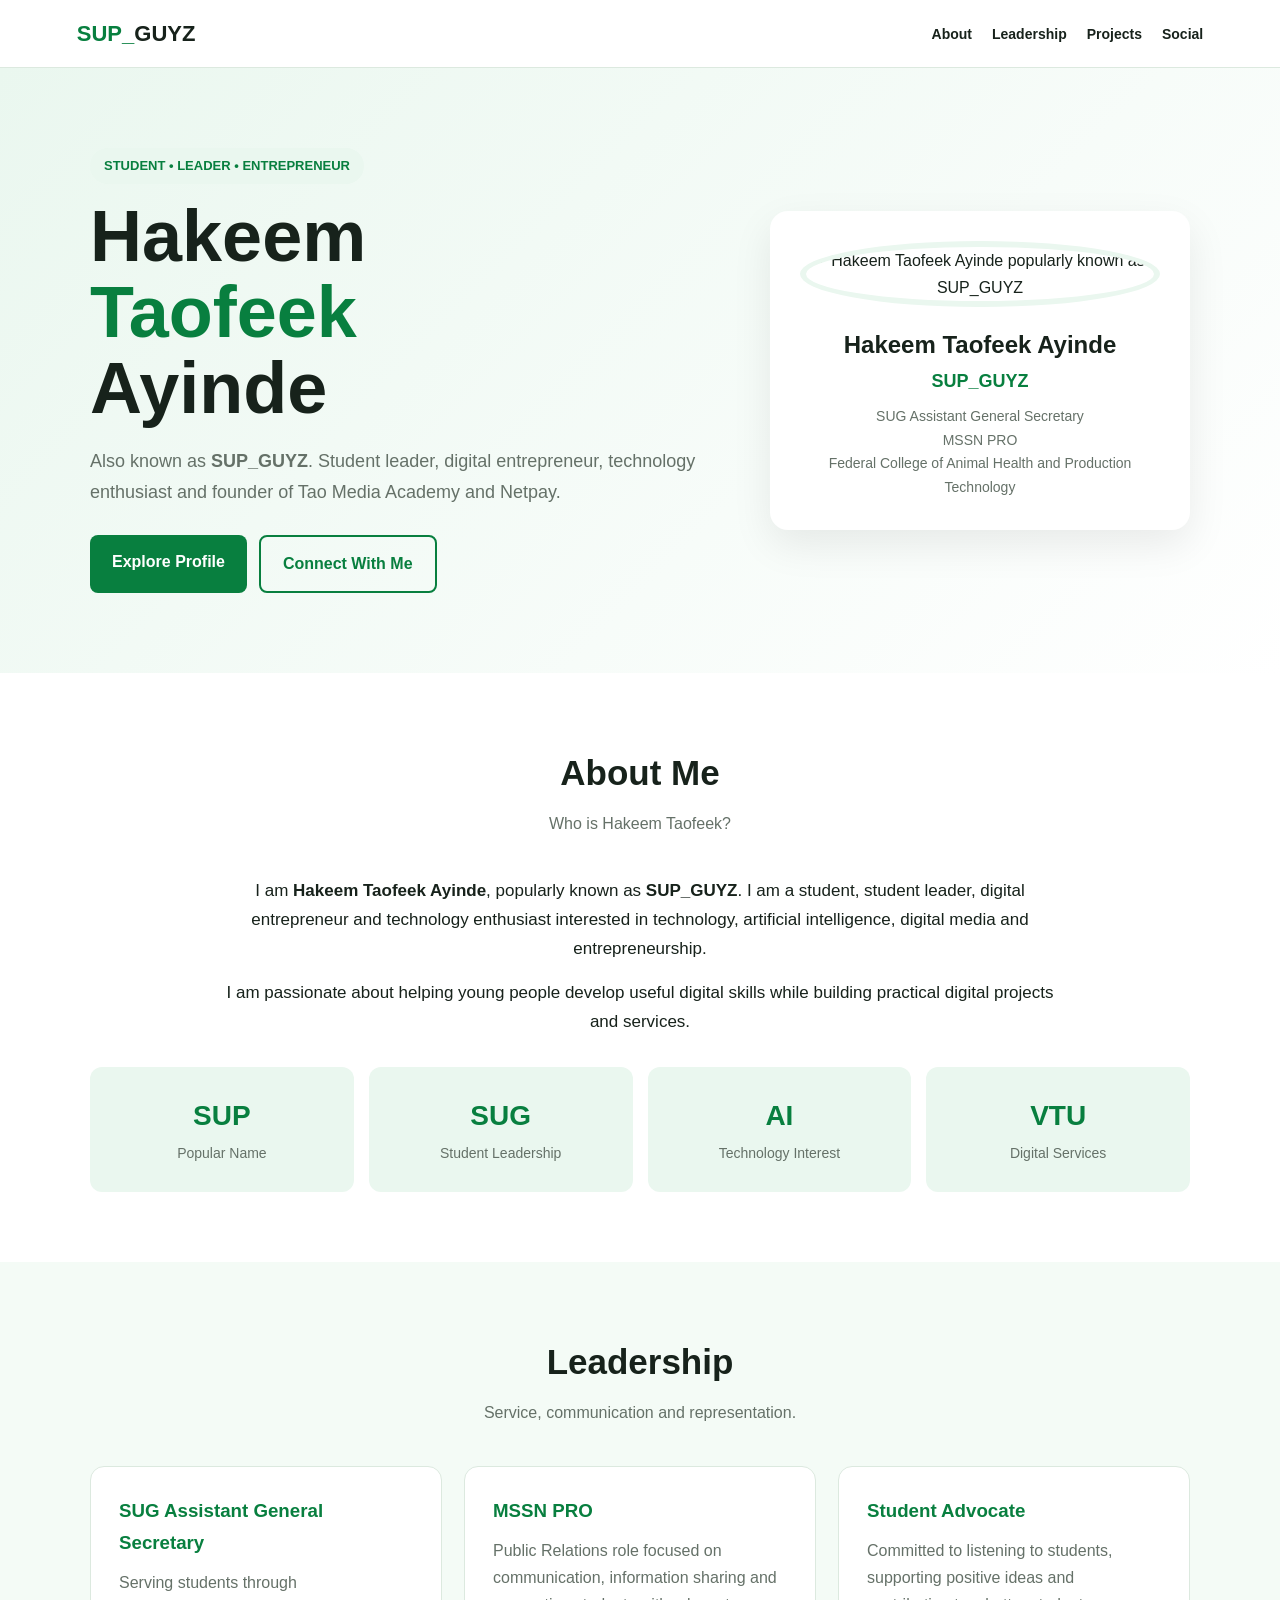
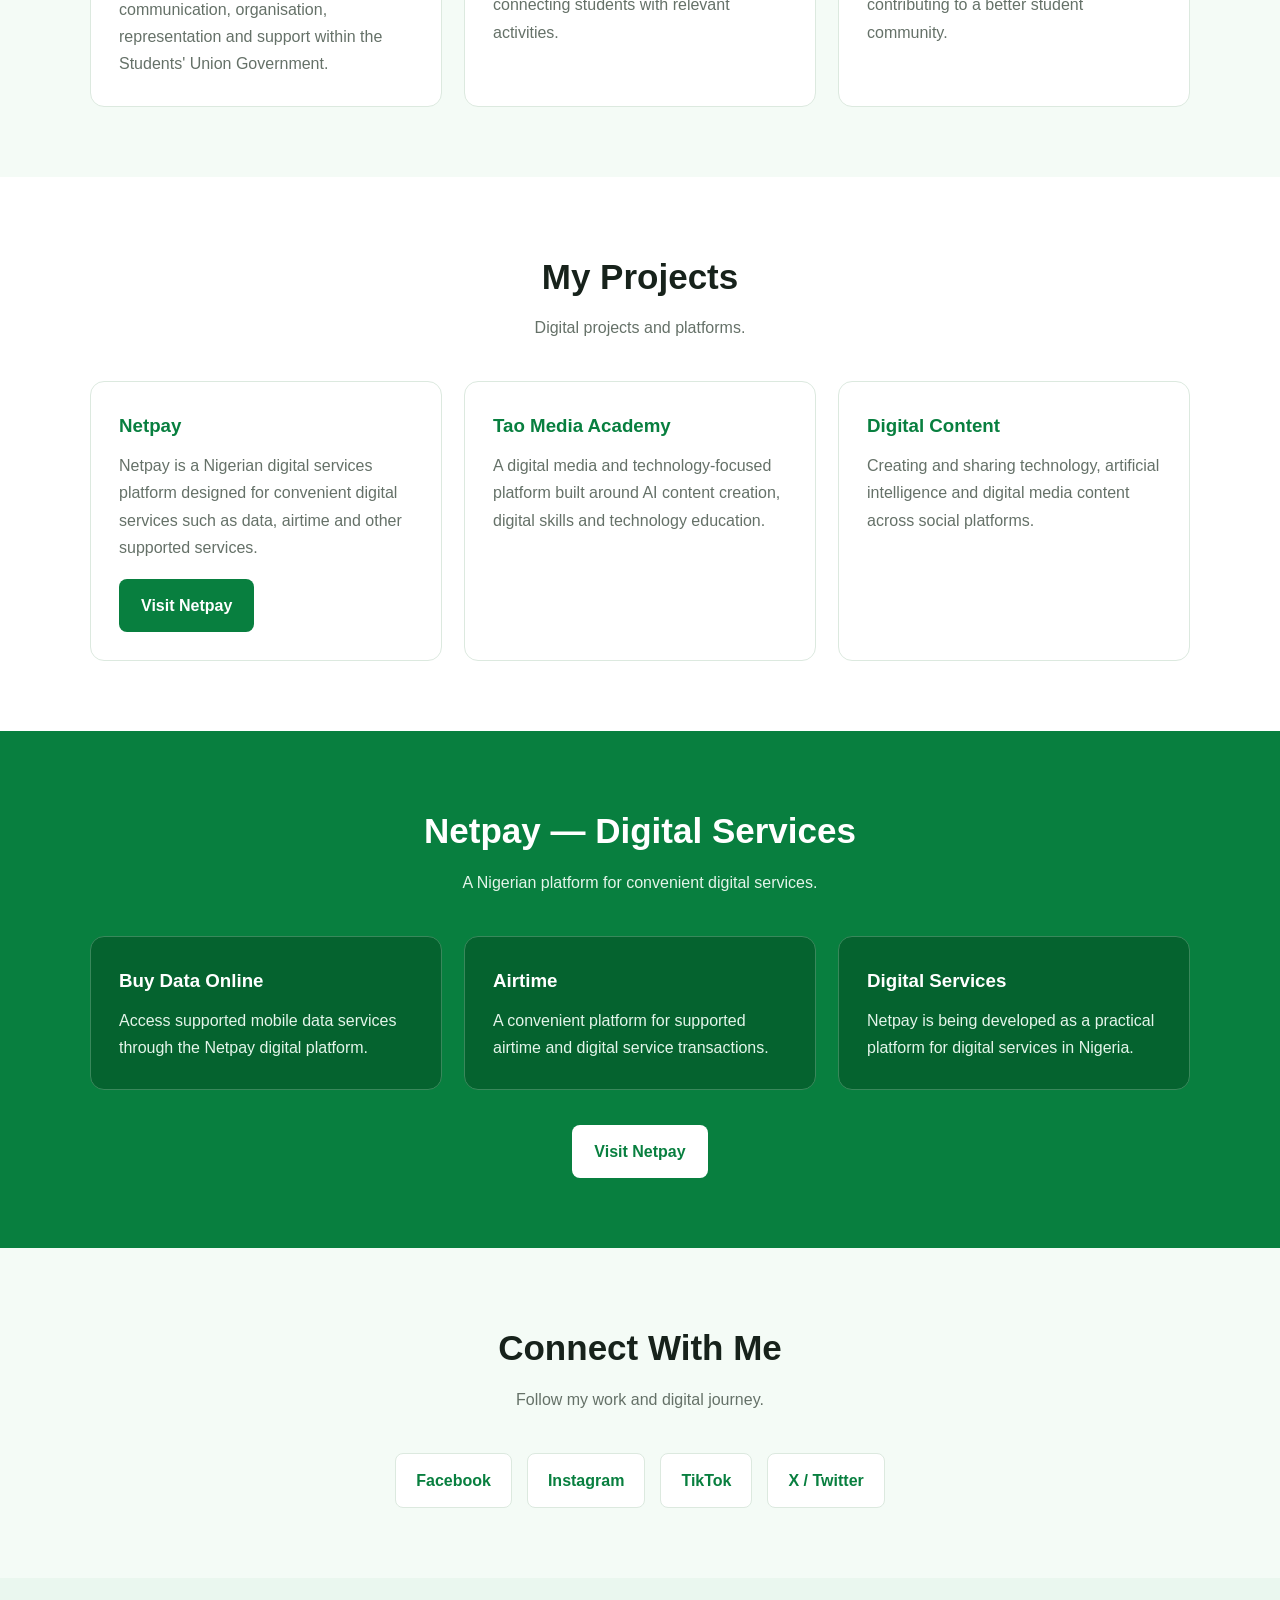
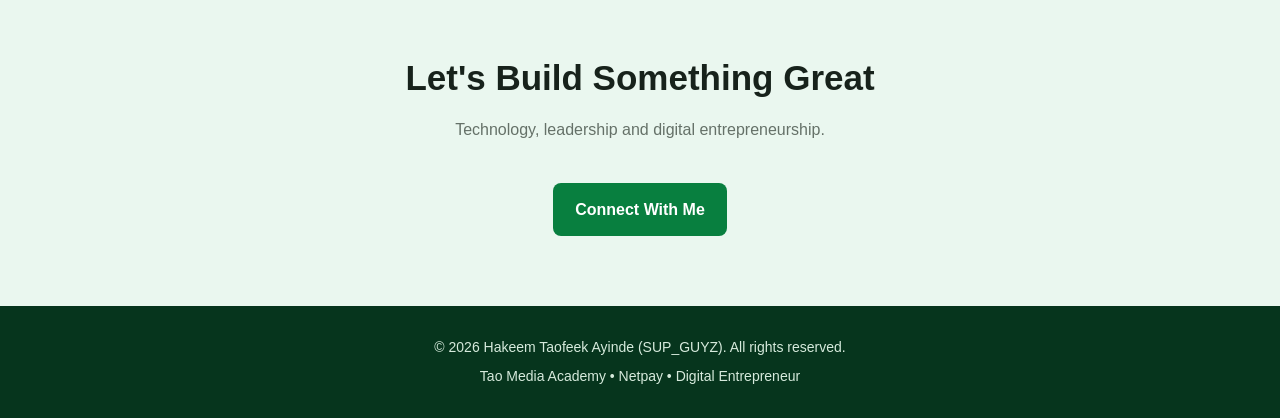
==== commit eb913bf9: "Update index.html with improved meta tags and layout Updated meta tags for viewport, title, descript" ====
--- a/index.html
+++ b/index.html
@@ -2,19 +2,18 @@
 <html lang="en">
 <head>
 <meta charset="UTF-8">
-<meta name="viewport" content="width=device-width,initial-scale=1">
+<meta name="viewport" content="width=device-width, initial-scale=1.0">
 
 <meta name="google-site-verification" content="IPFIKmFvtoQdLbRA_IsdgafdKXvmxO_IPjUXM6lC2Ks">
 
-<title>Hakeem Taofeek Ayinde (SUP_GUYZ) | Digital Entrepreneur</title>
-
-<meta name="description" content="Official website of Hakeem Taofeek Ayinde, popularly known as SUP_GUYZ — student leader, digital entrepreneur, technology enthusiast, founder of Tao Media Academy and Netpay.">
-
-<meta name="keywords" content="Hakeem Taofeek Ayinde, SUP_GUYZ, Sup Guyz, Tao Media Academy, Netpay, cheap data, buy data online Nigeria, airtime website, VTU website, digital services Nigeria, SUG Assistant General Secretary, MSSN PRO">
+<title>Hakeem Taofeek Ayinde (SUP_GUYZ) | SUG Leader & Digital Entrepreneur</title>
+
+<meta name="description" content="Official website of Hakeem Taofeek Ayinde, popularly known as SUP_GUYZ. Student leader, SUG Assistant General Secretary, MSSN PRO, technology enthusiast and digital entrepreneur.">
+
+<meta name="keywords" content="Hakeem Taofeek Ayinde, SUP_GUYZ, Sup Guyz, Tao Media Academy, Netpay, cheap data, cheap data website, buy data online Nigeria, airtime website, VTU website, digital services Nigeria, SUG Assistant General Secretary, MSSN PRO">
 
 <meta name="author" content="Hakeem Taofeek Ayinde">
-<meta name="robots" content="index,follow">
-
+<meta name="robots" content="index, follow">
 <link rel="canonical" href="https://taofeek4.github.io/hakeem-taofeek-sug/">
 
 <meta property="og:type" content="profile">
@@ -24,194 +23,118 @@
 
 <script type="application/ld+json">
 {
- "@context":"https://schema.org",
- "@type":"Person",
- "name":"Hakeem Taofeek Ayinde",
- "alternateName":"SUP_GUYZ",
- "url":"https://taofeek4.github.io/hakeem-taofeek-sug/",
- "jobTitle":["SUG Assistant General Secretary","MSSN PRO"],
- "sameAs":[
-  "https://www.facebook.com/profile.php?id=61594599100468",
-  "https://www.instagram.com/taomediaacademy1/",
-  "https://www.tiktok.com/@sup_guyz001",
-  "https://x.com/Taomediaacademy",
-  "https://netpay.com.ng/"
- ]
+  "@context":"https://schema.org",
+  "@type":"Person",
+  "name":"Hakeem Taofeek Ayinde",
+  "alternateName":"SUP_GUYZ",
+  "url":"https://taofeek4.github.io/hakeem-taofeek-sug/",
+  "description":"Student leader, digital entrepreneur and technology enthusiast.",
+  "jobTitle":["SUG Assistant General Secretary","MSSN PRO"],
+  "sameAs":[
+    "https://www.facebook.com/profile.php?id=61594599100468",
+    "https://www.instagram.com/taomediaacademy1/",
+    "https://www.tiktok.com/@sup_guyz001",
+    "https://x.com/Taomediaacademy",
+    "https://netpay.com.ng/"
+  ]
 }
 </script>
 
 <style>
-
 :root{
---g:#087f3f;
---dg:#05632f;
---deep:#06351d;
---l:#eaf7ef;
---bg:#f4fbf6;
---w:#fff;
---t:#17221b;
---m:#657168;
---b:#dce9df;
---shadow:0 15px 45px #00000012;
-}
-
-*{
-box-sizing:border-box;
-margin:0;
-padding:0;
-}
-
-html{
-scroll-behavior:smooth;
-}
+--green:#087f3f;
+--dark:#05632f;
+--light:#eaf7ef;
+--lighter:#f4fbf6;
+--white:#fff;
+--text:#17221b;
+--muted:#657168;
+--border:#dce9df;
+}
+
+*{box-sizing:border-box;margin:0;padding:0}
+
+html{scroll-behavior:smooth}
 
 body{
 font-family:Arial,Helvetica,sans-serif;
-background:var(--bg);
-color:var(--t);
+background:var(--lighter);
+color:var(--text);
 line-height:1.7;
-overflow-x:hidden;
-transition:.3s;
-}
-
-body.dark{
---bg:#0b140f;
---w:#111c15;
---t:#f1f7f3;
---m:#a9b9ae;
---b:#26392d;
---l:#15291d;
---deep:#020d07;
-}
-
-a{
-text-decoration:none;
-color:inherit;
-}
-
-.container{
-width:min(1120px,90%);
-margin:auto;
-}
-
-#progress{
-position:fixed;
-top:0;
-left:0;
-height:3px;
-width:0;
-background:var(--g);
-z-index:2000;
-}
+}
+
+a{text-decoration:none;color:inherit}
 
 nav{
 position:sticky;
 top:0;
 z-index:1000;
-background:#ffffffef;
-backdrop-filter:blur(15px);
-border-bottom:1px solid var(--b);
-padding:14px 5%;
+background:rgba(255,255,255,.97);
+border-bottom:1px solid var(--border);
+padding:15px 6%;
 display:flex;
+justify-content:space-between;
 align-items:center;
-justify-content:space-between;
-}
-
-body.dark nav{
-background:#111c15ef;
 }
 
 .logo{
-font-size:23px;
-font-weight:900;
-color:var(--g);
-}
-
-.logo span{
-color:var(--t);
-}
+font-size:22px;
+font-weight:800;
+color:var(--green);
+}
+
+.logo span{color:var(--text)}
 
 .navlinks{
 display:flex;
-gap:22px;
+gap:20px;
 list-style:none;
 }
 
 .navlinks a{
+font-weight:600;
 font-size:14px;
-font-weight:700;
-}
-
-.navlinks a:hover{
-color:var(--g);
-}
-
-.nav-actions{
-display:flex;
-gap:9px;
-}
-
-.nav-btn{
-border:1px solid var(--b);
-background:var(--w);
-color:var(--t);
-width:40px;
-height:40px;
-border-radius:9px;
-cursor:pointer;
-font-size:17px;
-}
-
-.menu{
-display:none;
-}
+}
+
+.navlinks a:hover{color:var(--green)}
 
 .hero{
-padding:90px 0;
-position:relative;
-overflow:hidden;
-background:
-radial-gradient(circle at 85% 20%,#ccefd9,transparent 25%),
-linear-gradient(135deg,#eaf7ef,#fff);
-}
-
-body.dark .hero{
-background:
-radial-gradient(circle at 85% 20%,#163b25,transparent 25%),
-linear-gradient(135deg,#0d1c13,#0b140f);
-}
-
-.hero-grid{
+background:linear-gradient(135deg,#eaf7ef,#fff);
+padding:80px 6%;
+}
+
+.hero-container{
+max-width:1100px;
+margin:auto;
 display:grid;
-grid-template-columns:1.4fr .8fr;
-gap:60px;
+grid-template-columns:1.5fr 1fr;
+gap:50px;
 align-items:center;
 }
 
-.badge,.tag{
+.badge{
 display:inline-block;
+background:var(--light);
+color:var(--green);
 padding:7px 14px;
 border-radius:30px;
-background:var(--l);
-color:var(--g);
-font-size:12px;
-font-weight:800;
-}
-
-.hero h1{
-font-size:clamp(45px,7vw,78px);
-line-height:1;
-margin:18px 0 22px;
-}
-
-.hero h1 span{
-color:var(--g);
-}
-
-.hero-text{
+font-weight:700;
+font-size:13px;
+margin-bottom:15px;
+}
+
+h1{
+font-size:clamp(42px,7vw,72px);
+line-height:1.05;
+margin-bottom:20px;
+}
+
+h1 span{color:var(--green)}
+
+.hero p{
+font-size:18px;
+color:var(--muted);
 max-width:650px;
-color:var(--m);
-font-size:18px;
 }
 
 .buttons{
@@ -222,568 +145,246 @@
 }
 
 .btn{
+padding:13px 22px;
+border-radius:8px;
+font-weight:700;
 display:inline-block;
-padding:13px 22px;
-border-radius:9px;
-font-weight:800;
-transition:.25s;
 }
 
 .primary{
-background:var(--g);
-color:#fff;
-}
-
-.primary:hover{
-background:var(--dg);
-transform:translateY(-3px);
-}
+background:var(--green);
+color:white;
+}
+
+.primary:hover{background:var(--dark)}
 
 .outline{
-border:2px solid var(--g);
-color:var(--g);
-}
-
-.outline:hover{
-background:var(--g);
-color:#fff;
+border:2px solid var(--green);
+color:var(--green);
 }
 
 .profile{
-background:var(--w);
+background:white;
 padding:30px;
-border-radius:22px;
+border-radius:18px;
 text-align:center;
-box-shadow:var(--shadow);
-border:1px solid var(--b);
-animation:float 4s ease-in-out infinite;
+box-shadow:0 15px 40px rgba(0,0,0,.08);
 }
 
 .profile img{
-width:205px;
-height:205px;
+width:190px;
+height:190px;
 object-fit:cover;
 border-radius:50%;
-border:7px solid var(--l);
-}
-
-.profile h2{
-margin-top:15px;
-font-size:25px;
-}
+border:6px solid var(--light);
+margin-bottom:18px;
+}
+
+.profile h2{font-size:24px}
 
 .alias{
-color:var(--g);
-font-weight:900;
-font-size:19px;
+color:var(--green);
+font-weight:800;
+font-size:18px;
 }
 
 .profile p{
-color:var(--m);
 font-size:14px;
-margin-top:7px;
-}
-
-.status{
-display:inline-flex;
-align-items:center;
-gap:7px;
-margin-top:15px;
-font-size:13px;
-color:var(--g);
-font-weight:700;
-}
-
-.dot{
-width:9px;
-height:9px;
-background:#18a957;
-border-radius:50%;
-box-shadow:0 0 0 5px #18a95722;
+margin-top:8px;
 }
 
 section{
-padding:85px 0;
-}
-
-.section-head{
+padding:70px 6%;
+}
+
+.container{
+max-width:1100px;
+margin:auto;
+}
+
+.section-title{
 text-align:center;
-margin-bottom:45px;
-}
-
-.section-head h2{
-font-size:38px;
-line-height:1.2;
+margin-bottom:40px;
+}
+
+.section-title h2{
+font-size:35px;
 margin-bottom:8px;
 }
 
-.section-head p{
-color:var(--m);
-}
+.section-title p{color:var(--muted)}
+
+.grid{
+display:grid;
+grid-template-columns:repeat(3,1fr);
+gap:22px;
+}
+
+.card{
+background:white;
+padding:28px;
+border-radius:14px;
+border:1px solid var(--border);
+}
+
+.card h3{
+color:var(--green);
+margin-bottom:10px;
+}
+
+.card p{color:var(--muted)}
 
 .about{
-background:var(--w);
-}
-
-.about-content{
+background:white;
+}
+
+.about-box{
 max-width:850px;
 margin:auto;
 text-align:center;
 font-size:17px;
-color:var(--m);
-}
-
-.about-content strong{
-color:var(--t);
 }
 
 .stats{
 display:grid;
 grid-template-columns:repeat(4,1fr);
 gap:15px;
-margin-top:40px;
+margin-top:30px;
 }
 
 .stat{
-background:var(--l);
-padding:25px 15px;
-border-radius:15px;
+background:var(--light);
+padding:25px;
 text-align:center;
+border-radius:12px;
 }
 
 .stat strong{
 display:block;
-color:var(--g);
-font-size:30px;
+font-size:28px;
+color:var(--green);
 }
 
 .stat span{
-color:var(--m);
-font-size:13px;
-}
-
-.cards{
-display:grid;
-grid-template-columns:repeat(3,1fr);
-gap:22px;
-}
-
-.card{
-background:var(--w);
-border:1px solid var(--b);
-padding:28px;
-border-radius:17px;
-box-shadow:0 8px 25px #00000008;
-transition:.3s;
-}
-
-.card:hover{
-transform:translateY(-7px);
-box-shadow:var(--shadow);
-border-color:#9bd2ad;
-}
-
-.icon{
-width:50px;
-height:50px;
-border-radius:12px;
-display:grid;
-place-items:center;
-background:var(--l);
-color:var(--g);
-font-size:23px;
-margin-bottom:18px;
-}
-
-.card h3{
-margin-bottom:9px;
-color:var(--g);
-}
-
-.card p{
-color:var(--m);
-}
-
-.tabs{
+font-size:14px;
+color:var(--muted);
+}
+
+.netpay{
+background:var(--green);
+color:white;
+}
+
+.netpay .section-title p,
+.netpay .card p{color:#e4f5ea}
+
+.netpay .card{
+background:var(--dark);
+border-color:#39885b;
+}
+
+.netpay h2,
+.netpay h3{color:white}
+
+.social{
 display:flex;
 justify-content:center;
-gap:10px;
+gap:15px;
 flex-wrap:wrap;
-margin-bottom:28px;
-}
-
-.tab{
-padding:10px 18px;
-border:1px solid var(--b);
-background:var(--w);
-color:var(--t);
-border-radius:30px;
-cursor:pointer;
+}
+
+.social a{
+background:white;
+border:1px solid var(--border);
+padding:13px 20px;
+border-radius:8px;
 font-weight:700;
-}
-
-.tab.active,
-.tab:hover{
-background:var(--g);
-color:#fff;
-border-color:var(--g);
-}
-
-.tab-content{
-display:none;
-}
-
-.tab-content.active{
-display:block;
-}
-
-.skills{
-background:var(--l);
-}
-
-.skill{
-margin-bottom:20px;
-}
-
-.skill-top{
-display:flex;
-justify-content:space-between;
-font-weight:700;
-margin-bottom:7px;
-}
-
-.bar{
-height:9px;
-background:var(--b);
-border-radius:20px;
-overflow:hidden;
-}
-
-.bar span{
-display:block;
-height:100%;
-width:0;
-background:var(--g);
-border-radius:20px;
-transition:1.4s ease;
-}
-
-.timeline{
-max-width:850px;
-margin:auto;
-border-left:3px solid var(--g);
-padding-left:30px;
-}
-
-.timeline-item{
-position:relative;
-background:var(--w);
-border:1px solid var(--b);
-padding:23px;
-border-radius:13px;
-margin-bottom:20px;
-}
-
-.timeline-item:before{
-content:"";
-position:absolute;
-width:13px;
-height:13px;
-background:var(--g);
-border-radius:50%;
-left:-38px;
-top:28px;
-border:4px solid var(--bg);
-}
-
-.timeline-item small{
-color:var(--g);
-font-weight:800;
-}
-
-.timeline-item h3{
-margin:5px 0;
-}
-
-.timeline-item p{
-color:var(--m);
-}
-
-.projects{
-background:var(--w);
-}
-
-.project-card{
-position:relative;
-overflow:hidden;
-}
-
-.project-card.featured{
-border:2px solid var(--g);
-}
-
-.netpay{
-background:linear-gradient(135deg,var(--g),var(--dg));
-color:#fff;
-}
-
-.netpay .section-head p{
-color:#dcefe3;
-}
-
-.netpay .card{
-background:#075b2d;
-border-color:#39885b;
-}
-
-.netpay .card h3{
-color:#fff;
-}
-
-.netpay .card p{
-color:#dcefe3;
-}
-
-.netpay .btn{
-background:#fff;
-color:var(--g);
-margin-top:18px;
-}
-
-.social-grid{
-display:grid;
-grid-template-columns:repeat(4,1fr);
-gap:15px;
-}
-
-.social-card{
-background:var(--w);
-border:1px solid var(--b);
-border-radius:14px;
-padding:22px;
+color:var(--green);
+}
+
+.social a:hover{
+background:var(--green);
+color:white;
+}
+
+.cta{
+background:var(--light);
 text-align:center;
-font-weight:800;
-transition:.25s;
-}
-
-.social-card:hover{
-transform:translateY(-5px);
-color:var(--g);
-border-color:var(--g);
-}
-
-.social-icon{
-font-size:27px;
-margin-bottom:8px;
-}
-
-.cta{
-background:var(--l);
+}
+
+footer{
+background:#06351d;
+color:white;
 text-align:center;
-}
-
-.cta h2{
-font-size:38px;
-margin-bottom:10px;
-}
-
-.cta p{
-color:var(--m);
-margin-bottom:25px;
-}
-
-footer{
-background:var(--deep);
-color:#fff;
-padding:35px 0;
-text-align:center;
+padding:30px 6%;
 }
 
 footer p{
-color:#c8ded0;
-font-size:13px;
-}
-
-.top{
-position:fixed;
-right:20px;
-bottom:20px;
-width:45px;
-height:45px;
-border:0;
-border-radius:50%;
-background:var(--g);
-color:#fff;
-cursor:pointer;
-font-size:18px;
-display:none;
-z-index:900;
-}
-
-.reveal{
-opacity:0;
-transform:translateY(28px);
-transition:.7s;
-}
-
-.reveal.show{
-opacity:1;
-transform:translateY(0);
-}
-
-.toast{
-position:fixed;
-left:50%;
-bottom:25px;
-transform:translate(-50%,30px);
-background:var(--deep);
-color:#fff;
-padding:12px 18px;
-border-radius:9px;
-opacity:0;
-pointer-events:none;
-transition:.3s;
-z-index:3000;
 font-size:14px;
-}
-
-.toast.show{
-opacity:1;
-transform:translate(-50%,0);
-}
-
-@keyframes float{
-0%,100%{transform:translateY(0)}
-50%{transform:translateY(-8px)}
-}
-
-@media(max-width:850px){
-
-.navlinks{
-display:none;
-position:absolute;
-top:69px;
-left:0;
-width:100%;
-background:var(--w);
-flex-direction:column;
-padding:20px 5%;
-border-bottom:1px solid var(--b);
-}
-
-.navlinks.open{
-display:flex;
-}
-
-.menu{
-display:block;
-}
-
-.hero{
-padding:65px 0;
-}
-
-.hero-grid{
+color:#d6eadc;
+}
+
+@media(max-width:800px){
+nav{padding:13px 5%}
+.navlinks{display:none}
+
+.hero{padding:55px 5%}
+
+.hero-container{
 grid-template-columns:1fr;
 text-align:center;
 }
 
-.hero-text{
-margin:auto;
-}
-
-.buttons{
-justify-content:center;
-}
-
-.cards{
-grid-template-columns:1fr 1fr;
+.hero p{margin:auto}
+
+.buttons{justify-content:center}
+
+.grid{
+grid-template-columns:1fr;
+}
+
+.stats{
+grid-template-columns:repeat(2,1fr);
+}
+
+section{padding:55px 5%}
+}
+
+@media(max-width:450px){
+h1{font-size:43px}
+
+.profile img{
+width:150px;
+height:150px;
 }
 
 .stats{
 grid-template-columns:1fr 1fr;
 }
 
-.social-grid{
-grid-template-columns:1fr 1fr;
-}
-
-}
-
-@media(max-width:550px){
-
-.hero h1{
-font-size:47px;
-}
-
-.profile img{
-width:165px;
-height:165px;
-}
-
-.cards{
-grid-template-columns:1fr;
-}
-
-.social-grid{
-grid-template-columns:1fr;
-}
-
-.section-head h2,
-.cta h2{
-font-size:30px;
-}
-
-section{
-padding:65px 0;
-}
-
-}
-
+.stat strong{font-size:24px}
+}
 </style>
 </head>
 
 <body>
 
-<div id="progress"></div>
-
 <nav>
-
-<div class="logo">
-SUP_<span>GUYZ</span>
-</div>
-
-<ul class="navlinks" id="navlinks">
+<div class="logo">SUP_<span>GUYZ</span></div>
+
+<ul class="navlinks">
 <li><a href="#about">About</a></li>
-<li><a href="#skills">Skills</a></li>
 <li><a href="#leadership">Leadership</a></li>
 <li><a href="#projects">Projects</a></li>
 <li><a href="#social">Social</a></li>
 </ul>
-
-<div class="nav-actions">
-
-<button class="nav-btn" id="themeBtn">
-☾
-</button>
-
-<button class="nav-btn menu" id="menuBtn">
-☰
-</button>
-
-</div>
-
 </nav>
 
 <header class="hero">
-
-<div class="container hero-grid">
-
-<div class="reveal show">
-
-<div class="badge">
-STUDENT • LEADER • ENTREPRENEUR
-</div>
+<div class="hero-container">
+
+<div>
+<div class="badge">STUDENT • LEADER • ENTREPRENEUR</div>
 
 <h1>
 Hakeem<br>
@@ -791,86 +392,64 @@
 Ayinde
 </h1>
 
-<p class="hero-text">
+<p>
 Also known as <strong>SUP_GUYZ</strong>.
-Student leader, digital entrepreneur and technology enthusiast
-building projects around AI, digital media and online services.
+Student leader, digital entrepreneur, technology enthusiast
+and founder of Tao Media Academy and Netpay.
 </p>
 
 <div class="buttons">
-
-<a href="#about" class="btn primary">
-Explore My Story
-</a>
-
-<a href="#projects" class="btn outline">
-View My Projects
-</a>
-
-</div>
-
+<a href="#about" class="btn primary">Explore Profile</a>
+<a href="#social" class="btn outline">Connect With Me</a>
+</div>
 </div>
 
 <div class="profile">
-
-<img
-src="assets/hakeem-taofeek.png"
+<img src="assets/hakeem-taofeek.png"
 alt="Hakeem Taofeek Ayinde popularly known as SUP_GUYZ">
 
-<h2>
-Hakeem Taofeek Ayinde
-</h2>
-
-<div class="alias">
-SUP_GUYZ
-</div>
+<h2>Hakeem Taofeek Ayinde</h2>
+
+<div class="alias">SUP_GUYZ</div>
 
 <p>
 SUG Assistant General Secretary<br>
 MSSN PRO<br>
 Federal College of Animal Health and Production Technology
 </p>
-
-<div class="status">
-<span class="dot"></span>
-Building • Learning • Creating
-</div>
-
-</div>
-
-</div>
-
+</div>
+
+</div>
 </header>
+
 <section id="about" class="about">
-<div class="container reveal">
-
-<div class="section-head">
+<div class="container">
+
+<div class="section-title">
 <h2>About Me</h2>
-<p>The person behind SUP_GUYZ</p>
-</div>
-
-<div class="about-content">
-
+<p>Who is Hakeem Taofeek?</p>
+</div>
+
+<div class="about-box">
 <p>
 I am <strong>Hakeem Taofeek Ayinde</strong>, popularly known as
 <strong>SUP_GUYZ</strong>. I am a student, student leader,
-digital entrepreneur and technology enthusiast.
-</p>
-
-<p style="margin-top:16px">
-My interests include artificial intelligence, digital content,
-technology, entrepreneurship and practical digital services.
-I enjoy turning ideas into useful projects while developing
-my skills and contributing to my community.
-</p>
-
+digital entrepreneur and technology enthusiast interested in
+technology, artificial intelligence, digital media and
+entrepreneurship.
+</p>
+
+<p style="margin-top:15px">
+I am passionate about helping young people develop useful
+digital skills while building practical digital projects and
+services.
+</p>
 </div>
 
 <div class="stats">
-
 <div class="stat">
 <strong>SUP</strong>
-<span>Popular Brand</span>
+<span>Popular Name</span>
 </div>
 
 <div class="stat">
@@ -884,798 +463,213 @@
 </div>
 
 <div class="stat">
-<strong>2+</strong>
-<span>Digital Projects</span>
-</div>
-
+<strong>VTU</strong>
+<span>Digital Services</span>
+</div>
 </div>
 
 </div>
 </section>
 
-
-<section id="skills" class="skills">
-<div class="container reveal">
-
-<div class="section-head">
-<h2>Skills & Interests</h2>
-<p>Explore the areas I am learning and building.</p>
-</div>
-
-<div class="tabs">
-
-<button class="tab active" data-tab="tech">
-Technology
-</button>
-
-<button class="tab" data-tab="media">
-Media
-</button>
-
-<button class="tab" data-tab="business">
-Entrepreneurship
-</button>
-
-</div>
-
-
-<div id="tech" class="tab-content active">
-
-<div class="cards">
-
-<div class="card">
-
-<div class="icon">🤖</div>
-
-<h3>Artificial Intelligence</h3>
-
-<p>
-Exploring AI tools, AI content creation and practical uses
-of artificial intelligence.
-</p>
-
-</div>
-
-
-<div class="card">
-
-<div class="icon">💻</div>
-
-<h3>Web & Technology</h3>
-
-<p>
-Interested in websites, digital platforms and
-technology-driven solutions.
-</p>
-
-</div>
-
-
-<div class="card">
-
-<div class="icon">⚙️</div>
-
-<h3>Digital Tools</h3>
-
-<p>
-Learning and using modern digital tools to turn ideas
-into useful projects.
-</p>
-
-</div>
-
-</div>
-
-</div>
-
-
-<div id="media" class="tab-content">
-
-<div class="cards">
-
-<div class="card">
-
-<div class="icon">🎬</div>
-
-<h3>Content Creation</h3>
-
-<p>
-Creating technology and AI-focused content for online
-audiences.
-</p>
-
-</div>
-
-
-<div class="card">
-
-<div class="icon">📱</div>
-
-<h3>Social Media</h3>
-
-<p>
-Building digital presence and sharing useful technology
-content.
-</p>
-
-</div>
-
-
-<div class="card">
-
-<div class="icon">🎨</div>
-
-<h3>Digital Media</h3>
-
-<p>
-Exploring creative digital media and visual communication.
-</p>
-
-</div>
-
-</div>
-
-</div>
-
-
-<div id="business" class="tab-content">
-
-<div class="cards">
-
-<div class="card">
-
-<div class="icon">🚀</div>
-
-<h3>Entrepreneurship</h3>
-
-<p>
-Building practical digital projects and learning how
-online businesses grow.
-</p>
-
-</div>
-
-
-<div class="card">
-
-<div class="icon">📈</div>
-
-<h3>Digital Services</h3>
-
-<p>
-Interested in useful digital services that solve
-everyday problems.
-</p>
-
-</div>
-
-
-<div class="card">
-
-<div class="icon">💡</div>
-
-<h3>Ideas to Projects</h3>
-
-<p>
-Turning ideas into real digital platforms and experiences.
-</p>
-
-</div>
-
-</div>
-
-</div>
-
-
-<div style="max-width:800px;margin:40px auto 0">
-
-<div class="skill">
-
-<div class="skill-top">
-<span>Digital Media</span>
-<span>85%</span>
-</div>
-
-<div class="bar">
-<span data-width="85%"></span>
-</div>
-
-</div>
-
-
-<div class="skill">
-
-<div class="skill-top">
-<span>Technology</span>
-<span>80%</span>
-</div>
-
-<div class="bar">
-<span data-width="80%"></span>
-</div>
-
-</div>
-
-
-<div class="skill">
-
-<div class="skill-top">
-<span>AI & Content Creation</span>
-<span>85%</span>
-</div>
-
-<div class="bar">
-<span data-width="85%"></span>
-</div>
-
-</div>
-
-</div>
-
-</div>
-</section>
-
-
 <section id="leadership">
-<div class="container reveal">
-
-<div class="section-head">
-
-<h2>Leadership Journey</h2>
-
-<p>
-Service, communication and representation.
-</p>
-
-</div>
-
-
-<div class="timeline">
-
-
-<div class="timeline-item">
-
-<small>STUDENT LEADERSHIP</small>
-
+<div class="container">
+
+<div class="section-title">
+<h2>Leadership</h2>
+<p>Service, communication and representation.</p>
+</div>
+
+<div class="grid">
+
+<div class="card">
 <h3>SUG Assistant General Secretary</h3>
-
 <p>
 Serving students through communication, organisation,
 representation and support within the Students' Union Government.
 </p>
-
-</div>
-
-
-<div class="timeline-item">
-
-<small>PUBLIC RELATIONS</small>
-
+</div>
+
+<div class="card">
 <h3>MSSN PRO</h3>
-
-<p>
-Supporting communication, information sharing and engagement
-within the student community.
-</p>
-
-</div>
-
-
-<div class="timeline-item">
-
-<small>COMMUNITY</small>
-
+<p>
+Public Relations role focused on communication, information
+sharing and connecting students with relevant activities.
+</p>
+</div>
+
+<div class="card">
 <h3>Student Advocate</h3>
-
-<p>
-Committed to listening to students and contributing positive
-ideas to the student community.
-</p>
-
-</div>
-
-
-</div>
-
+<p>
+Committed to listening to students, supporting positive ideas
+and contributing to a better student community.
+</p>
+</div>
+
+</div>
 </div>
 </section>
 
-
-<section id="projects" class="projects">
-
-<div class="container reveal">
-
-<div class="section-head">
-
+<section id="projects" class="about">
+<div class="container">
+
+<div class="section-title">
 <h2>My Projects</h2>
-
-<p>
-Digital platforms and brands I am building.
-</p>
-
-</div>
-
-
-<div class="cards">
-
-
-<div class="card project-card featured">
-
-<span class="tag">
-DIGITAL SERVICES
-</span>
-
-<h3 style="margin-top:15px">
-Netpay
-</h3>
-
-<p>
-A Nigerian digital services platform for supported services
-including data, airtime and other digital transactions.
-</p>
-
-<a
-href="https://netpay.com.ng/"
+<p>Digital projects and platforms.</p>
+</div>
+
+<div class="grid">
+
+<div class="card">
+<h3>Netpay</h3>
+<p>
+Netpay is a Nigerian digital services platform designed for
+convenient digital services such as data, airtime and other
+supported services.
+</p>
+
+<a href="https://netpay.com.ng/"
 target="_blank"
-rel="noopener"
 class="btn primary"
-style="margin-top:20px">
-
-Visit Netpay →
-
+style="margin-top:18px">
+Visit Netpay
 </a>
-
-</div>
-
-
-<div class="card project-card">
-
-<span class="tag">
-MEDIA & TECHNOLOGY
-</span>
-
-<h3 style="margin-top:15px">
-Tao Media Academy
-</h3>
-
-<p>
-A platform focused on digital media, technology, AI content
-creation and digital skills.
-</p>
-
-</div>
-
-
-<div class="card project-card">
-
-<span class="tag">
-PERSONAL BRAND
-</span>
-
-<h3 style="margin-top:15px">
-SUP_GUYZ
-</h3>
-
-<p>
-My personal digital brand for technology, AI, digital media,
-entrepreneurship and online content.
-</p>
-
-</div>
-
-
-</div>
-
-</div>
-
+</div>
+
+<div class="card">
+<h3>Tao Media Academy</h3>
+<p>
+A digital media and technology-focused platform built around
+AI content creation, digital skills and technology education.
+</p>
+</div>
+
+<div class="card">
+<h3>Digital Content</h3>
+<p>
+Creating and sharing technology, artificial intelligence and
+digital media content across social platforms.
+</p>
+</div>
+
+</div>
+</div>
 </section>
 
-
 <section class="netpay">
-
-<div class="container reveal">
-
-<div class="section-head">
-
-<h2>Netpay</h2>
-
-<p>
-Digital services for everyday Nigerian users.
-</p>
-
-</div>
-
-
-<div class="cards">
-
-
-<div class="card">
-
-<div class="icon">📶</div>
-
-<h3>Data</h3>
-
-<p>
-A convenient platform for accessing supported mobile
-data services.
-</p>
-
-</div>
-
-
-<div class="card">
-
-<div class="icon">📱</div>
-
+<div class="container">
+
+<div class="section-title">
+<h2>Netpay — Digital Services</h2>
+<p>
+A Nigerian platform for convenient digital services.
+</p>
+</div>
+
+<div class="grid">
+
+<div class="card">
+<h3>Buy Data Online</h3>
+<p>
+Access supported mobile data services through the Netpay
+digital platform.
+</p>
+</div>
+
+<div class="card">
 <h3>Airtime</h3>
-
-<p>
-Supported airtime services through a simple digital platform.
-</p>
-
-</div>
-
-
-<div class="card">
-
-<div class="icon">⚡</div>
-
+<p>
+A convenient platform for supported airtime and digital
+service transactions.
+</p>
+</div>
+
+<div class="card">
 <h3>Digital Services</h3>
-
-<p>
-A growing platform focused on useful digital services in Nigeria.
-</p>
-
-</div>
-
-
-</div>
-
+<p>
+Netpay is being developed as a practical platform for
+digital services in Nigeria.
+</p>
+</div>
+
+</div>
 
 <div style="text-align:center;margin-top:35px">
-
-<a
-href="https://netpay.com.ng/"
+<a href="https://netpay.com.ng/"
 target="_blank"
-rel="noopener"
-class="btn">
-
-Visit Netpay →
-
+class="btn"
+style="background:white;color:#087f3f">
+Visit Netpay
 </a>
-
-</div>
-
-</div>
-
+</div>
+
+</div>
 </section>
+
 <section id="social">
-<div class="container reveal">
-
-<div class="section-head">
-
+<div class="container">
+
+<div class="section-title">
 <h2>Connect With Me</h2>
-
-<p>
-Follow SUP_GUYZ and Tao Media Academy online.
-</p>
-
-</div>
-
-
-<div class="social-grid">
-
-
-<a
-class="social-card"
-href="https://www.facebook.com/profile.php?id=61594599100468"
+<p>Follow my work and digital journey.</p>
+</div>
+
+<div class="social">
+
+<a href="https://www.facebook.com/profile.php?id=61594599100468"
+target="_blank">
+Facebook
+</a>
+
+<a href="https://www.instagram.com/taomediaacademy1/"
+target="_blank">
+Instagram
+</a>
+
+<a href="https://www.tiktok.com/@sup_guyz001"
+target="_blank">
+TikTok
+</a>
+
+<a href="https://x.com/Taomediaacademy"
+target="_blank">
+X / Twitter
+</a>
+
+</div>
+
+</div>
+</section>
+
+<section class="cta">
+<div class="container">
+
+<div class="section-title">
+<h2>Let's Build Something Great</h2>
+<p>
+Technology, leadership and digital entrepreneurship.
+</p>
+</div>
+
+<div style="text-align:center">
+<a href="https://www.instagram.com/taomediaacademy1/"
 target="_blank"
-rel="noopener">
-
-<div class="social-icon">f</div>
-
-Facebook
-
+class="btn primary">
+Connect With Me
 </a>
-
-
-<a
-class="social-card"
-href="https://www.instagram.com/taomediaacademy1/"
-target="_blank"
-rel="noopener">
-
-<div class="social-icon">◎</div>
-
-Instagram
-
-</a>
-
-
-<a
-class="social-card"
-href="https://www.tiktok.com/@sup_guyz001"
-target="_blank"
-rel="noopener">
-
-<div class="social-icon">♪</div>
-
-TikTok
-
-</a>
-
-
-<a
-class="social-card"
-href="https://x.com/Taomediaacademy"
-target="_blank"
-rel="noopener">
-
-<div class="social-icon">𝕏</div>
-
-X / Twitter
-
-</a>
-
-
 </div>
 
 </div>
 </section>
 
-
-<section class="cta">
-
-<div class="container reveal">
-
-<h2>Let's Build Something Great</h2>
-
-<p>
-Technology • Leadership • AI • Digital Entrepreneurship
-</p>
-
-<a
-href="https://www.instagram.com/taomediaacademy1/"
-target="_blank"
-rel="noopener"
-class="btn primary">
-
-Connect With Me
-
-</a>
-
-</div>
-
-</section>
-
-
 <footer>
-
-<div class="container">
-
-<p>
-© <span id="year"></span>
-Hakeem Taofeek Ayinde (SUP_GUYZ).
-All rights reserved.
-</p>
-
-<p style="margin-top:7px">
+<p>
+© 2026 Hakeem Taofeek Ayinde (SUP_GUYZ). All rights reserved.
+</p>
+
+<p style="margin-top:5px">
 Tao Media Academy • Netpay • Digital Entrepreneur
 </p>
-
-</div>
-
 </footer>
-
-
-<button
-class="top"
-id="topBtn"
-aria-label="Back to top">
-
-↑
-
-</button>
-
-
-<div class="toast" id="toast"></div>
-
-
-<script>
-
-const $ = s => document.querySelector(s);
-
-const $$ = s => document.querySelectorAll(s);
-
-
-const menu = $("#menuBtn");
-
-const nav = $("#navlinks");
-
-const theme = $("#themeBtn");
-
-const top = $("#topBtn");
-
-const toast = $("#toast");
-
-
-menu.onclick = () => {
-
-    nav.classList.toggle("open");
-
-    menu.textContent =
-        nav.classList.contains("open")
-        ? "✕"
-        : "☰";
-
-};
-
-
-$$(".navlinks a").forEach(a => {
-
-    a.onclick = () => {
-
-        nav.classList.remove("open");
-
-        menu.textContent = "☰";
-
-    };
-
-});
-
-
-theme.onclick = () => {
-
-    document.body.classList.toggle("dark");
-
-    theme.textContent =
-        document.body.classList.contains("dark")
-        ? "☀"
-        : "☾";
-
-
-    localStorage.setItem(
-        "theme",
-        document.body.classList.contains("dark")
-        ? "dark"
-        : "light"
-    );
-
-
-    showToast(
-        document.body.classList.contains("dark")
-        ? "Dark mode enabled"
-        : "Light mode enabled"
-    );
-
-};
-
-
-if(localStorage.getItem("theme") === "dark") {
-
-    document.body.classList.add("dark");
-
-    theme.textContent = "☀";
-
-}
-
-
-$$(".tab").forEach(button => {
-
-    button.onclick = () => {
-
-        $$(".tab").forEach(x =>
-            x.classList.remove("active")
-        );
-
-
-        $$(".tab-content").forEach(x =>
-            x.classList.remove("active")
-        );
-
-
-        button.classList.add("active");
-
-
-        $("#" + button.dataset.tab)
-        .classList.add("active");
-
-    };
-
-});
-
-
-const observer = new IntersectionObserver(
-
-    entries => {
-
-        entries.forEach(entry => {
-
-            if(entry.isIntersecting) {
-
-                entry.target.classList.add("show");
-
-
-                entry.target
-                .querySelectorAll(".bar span")
-                .forEach(bar => {
-
-                    bar.style.width =
-                        bar.dataset.width;
-
-                });
-
-            }
-
-        });
-
-    },
-
-    {
-        threshold: .15
-    }
-
-);
-
-
-$$(".reveal").forEach(element =>
-    observer.observe(element)
-);
-
-
-addEventListener("scroll", () => {
-
-    let h = document.documentElement;
-
-
-    $("#progress").style.width =
-        (h.scrollTop /
-        (h.scrollHeight - h.clientHeight) * 100)
-        + "%";
-
-
-    top.style.display =
-        scrollY > 500
-        ? "block"
-        : "none";
-
-});
-
-
-top.onclick = () => {
-
-    scrollTo({
-
-        top: 0,
-
-        behavior: "smooth"
-
-    });
-
-};
-
-
-function showToast(text) {
-
-    toast.textContent = text;
-
-    toast.classList.add("show");
-
-
-    setTimeout(() => {
-
-        toast.classList.remove("show");
-
-    }, 1800);
-
-}
-
-
-$("#year").textContent =
-    new Date().getFullYear();
-
-</script>
-
 
 </body>
 </html>
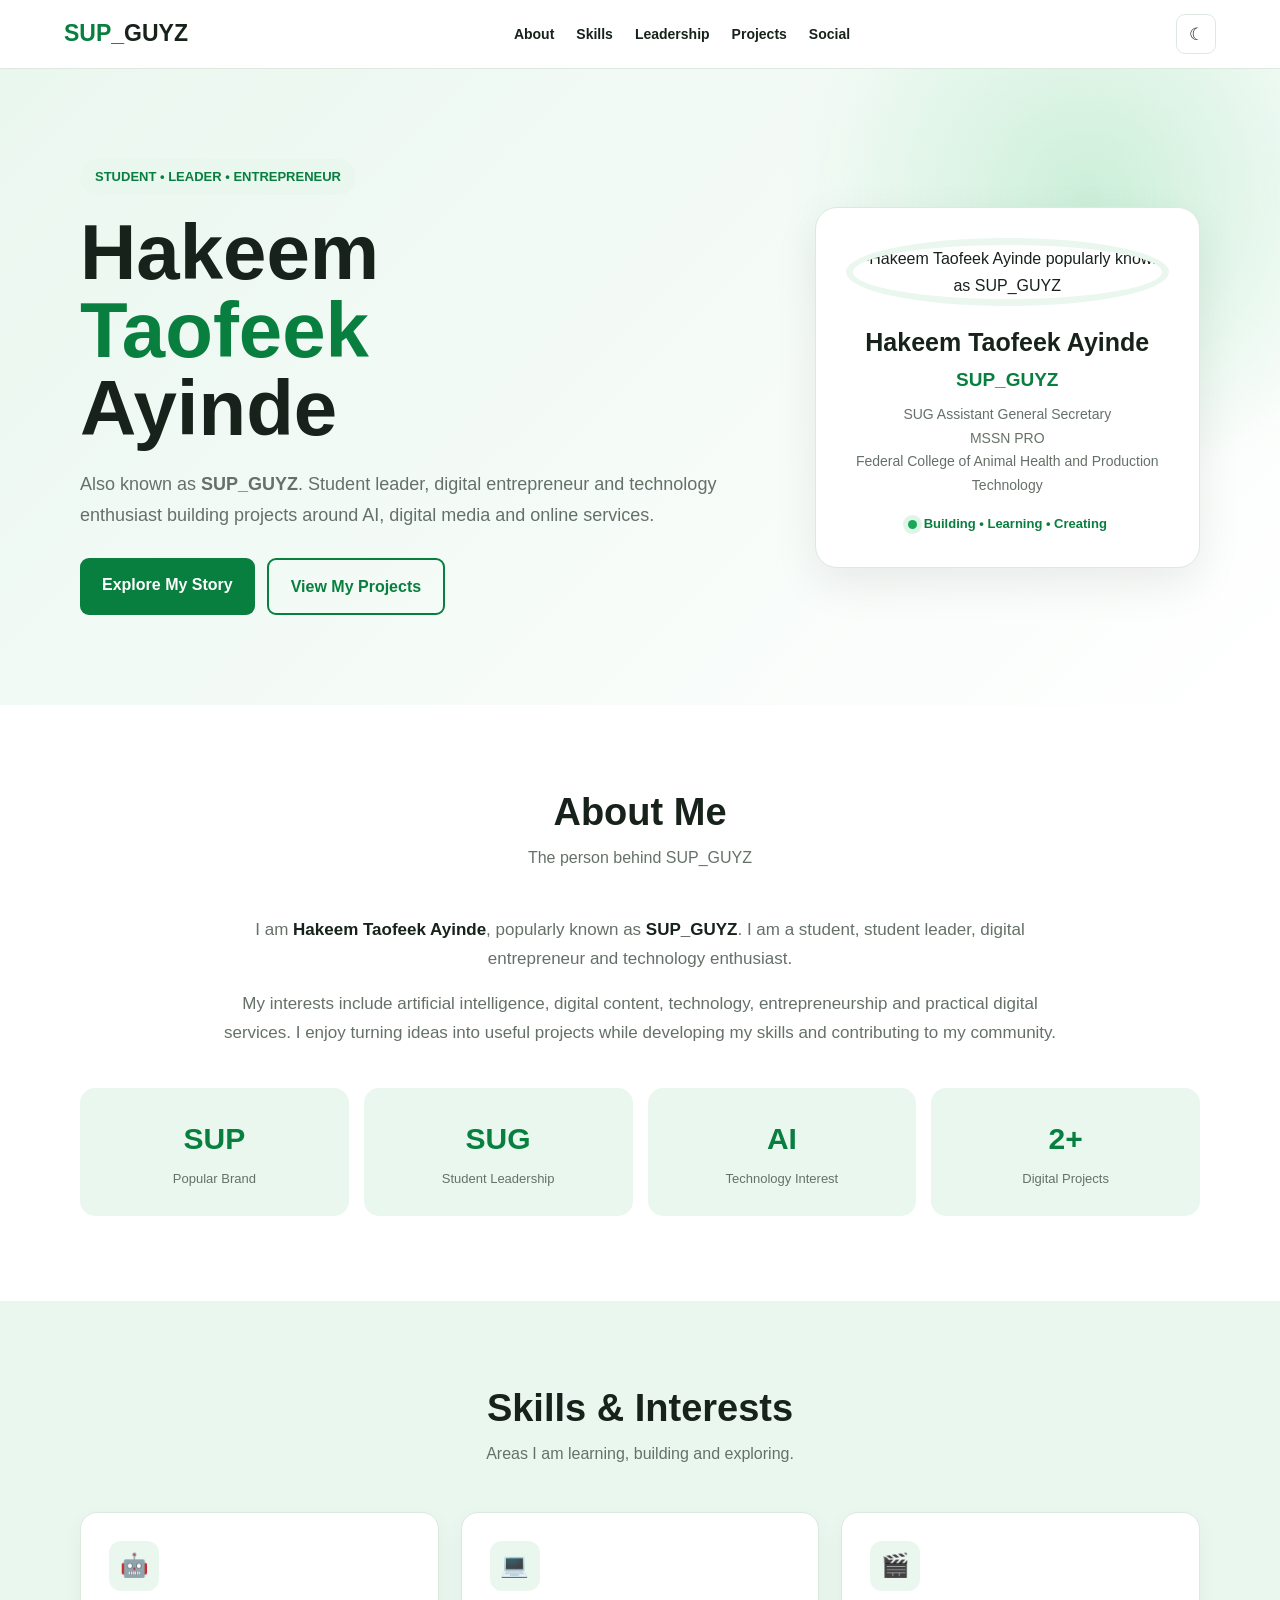
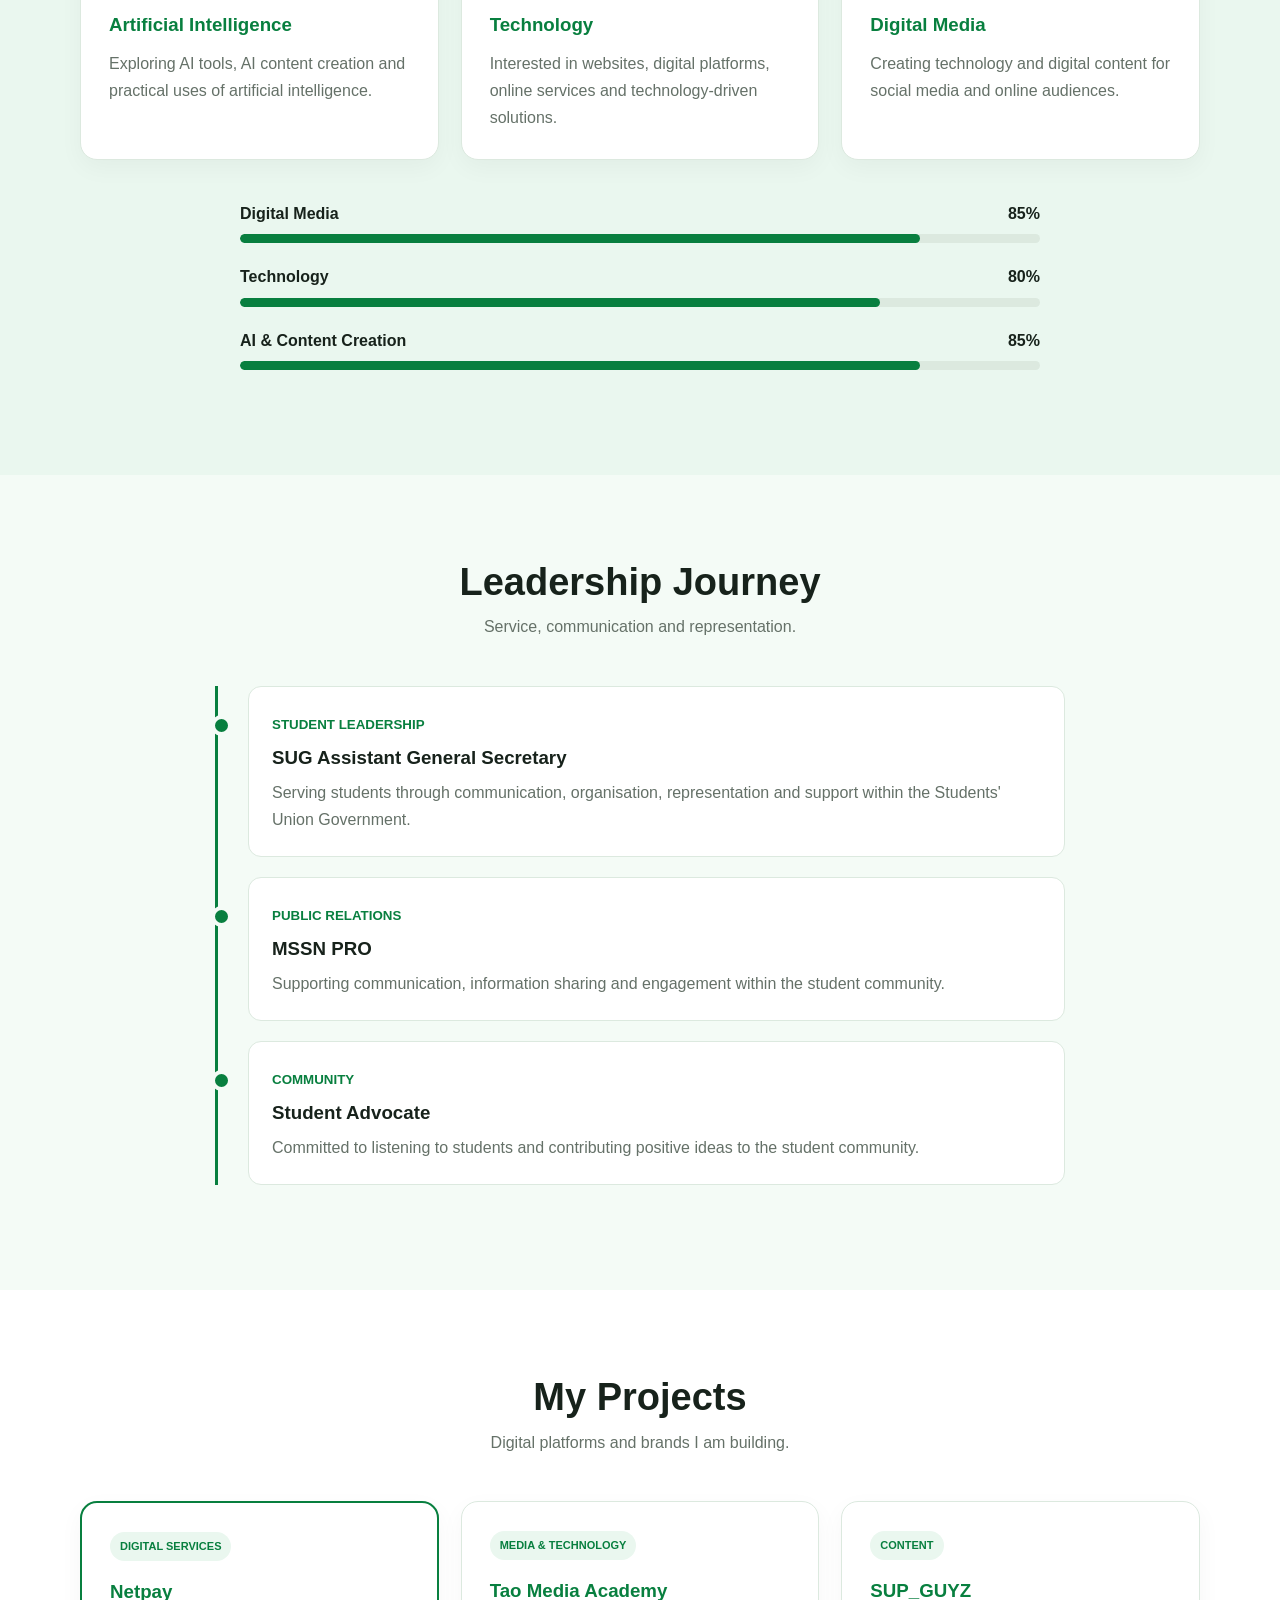
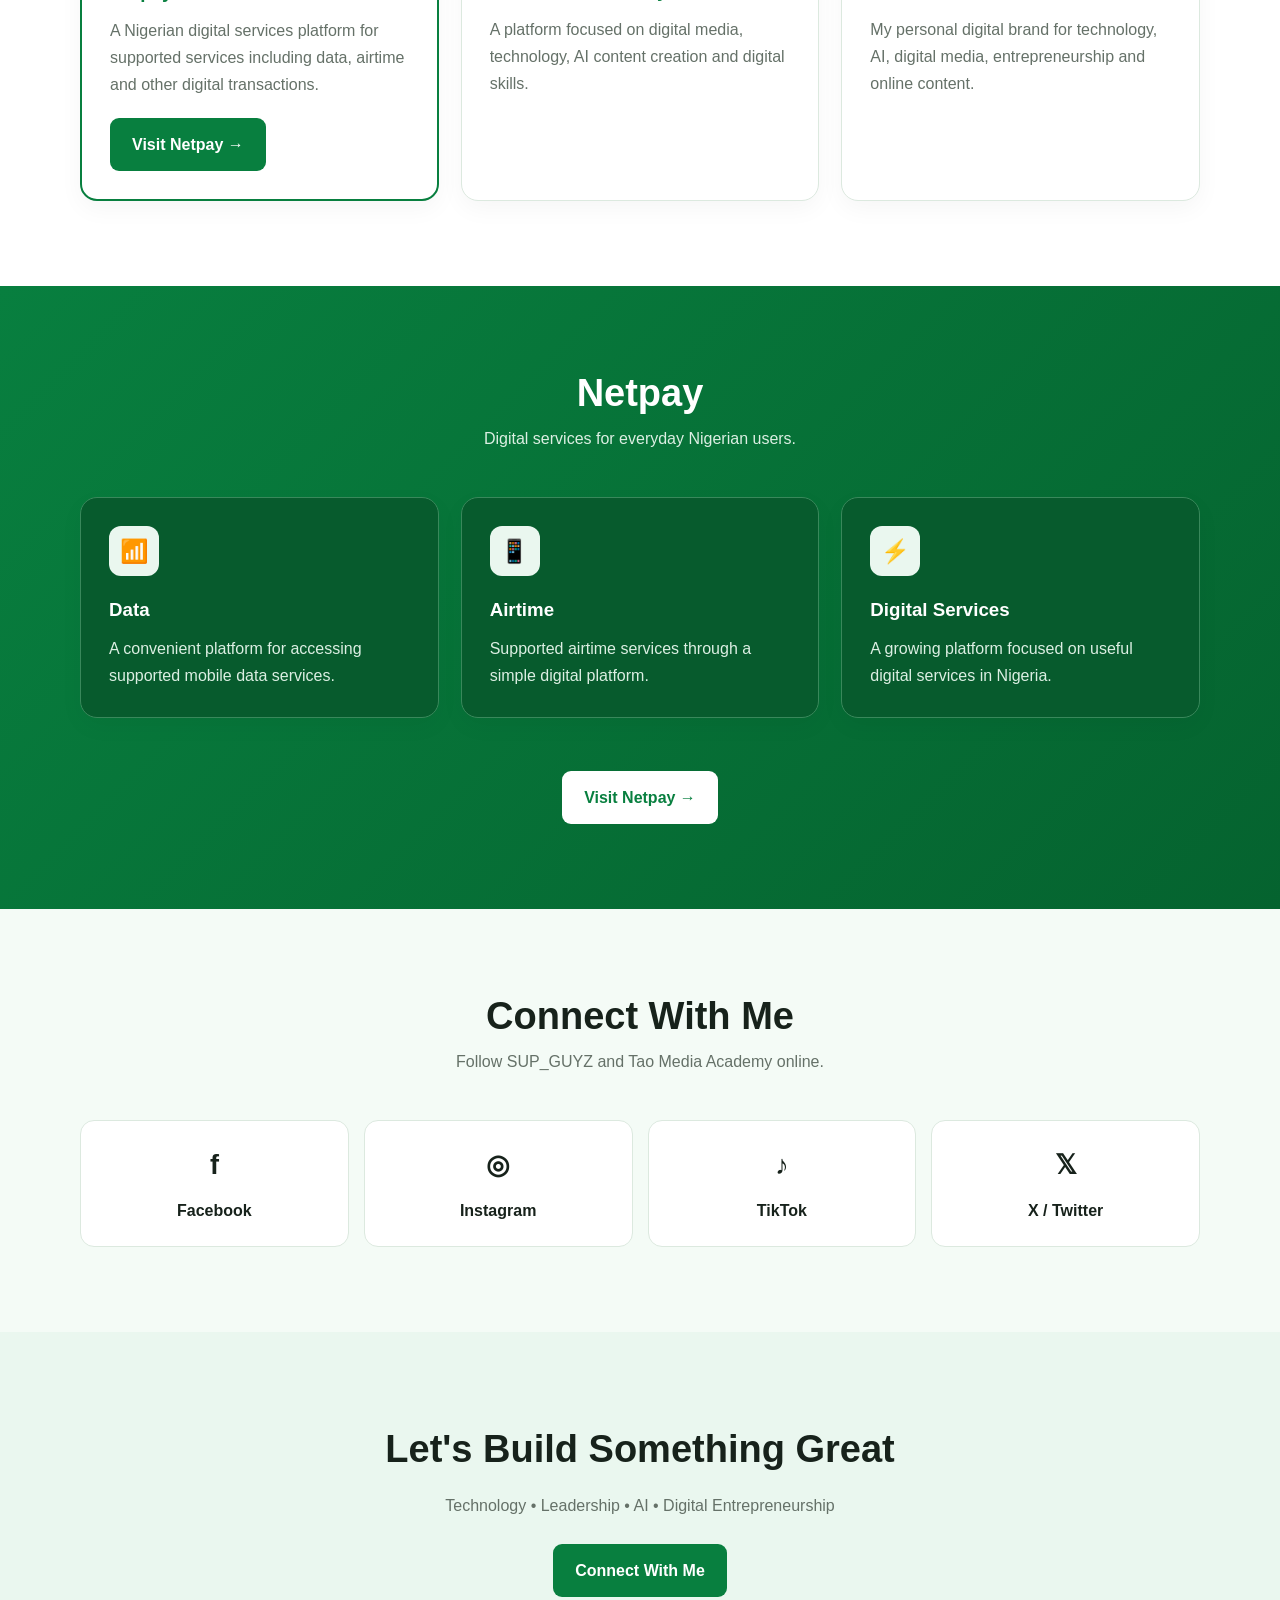
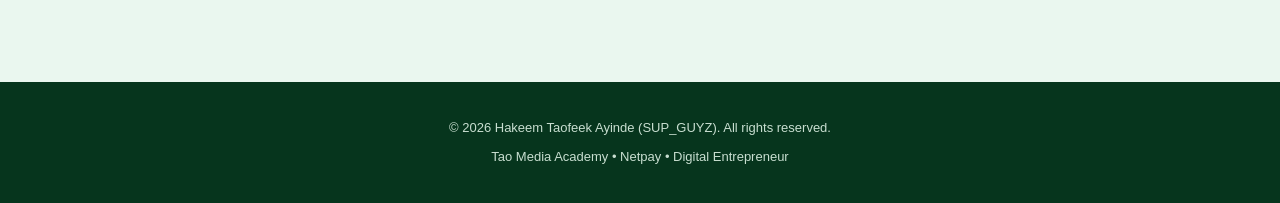
==== commit 6c369adf: "Refactor HTML structure and update meta tags Updated the title and description meta tags for clarity" ====
--- a/index.html
+++ b/index.html
@@ -6,14 +6,15 @@
 
 <meta name="google-site-verification" content="IPFIKmFvtoQdLbRA_IsdgafdKXvmxO_IPjUXM6lC2Ks">
 
-<title>Hakeem Taofeek Ayinde (SUP_GUYZ) | SUG Leader & Digital Entrepreneur</title>
-
-<meta name="description" content="Official website of Hakeem Taofeek Ayinde, popularly known as SUP_GUYZ. Student leader, SUG Assistant General Secretary, MSSN PRO, technology enthusiast and digital entrepreneur.">
+<title>Hakeem Taofeek Ayinde (SUP_GUYZ) | Digital Entrepreneur</title>
+
+<meta name="description" content="Official website of Hakeem Taofeek Ayinde, popularly known as SUP_GUYZ — student leader, digital entrepreneur, technology enthusiast, founder of Tao Media Academy and Netpay.">
 
 <meta name="keywords" content="Hakeem Taofeek Ayinde, SUP_GUYZ, Sup Guyz, Tao Media Academy, Netpay, cheap data, cheap data website, buy data online Nigeria, airtime website, VTU website, digital services Nigeria, SUG Assistant General Secretary, MSSN PRO">
 
 <meta name="author" content="Hakeem Taofeek Ayinde">
 <meta name="robots" content="index, follow">
+
 <link rel="canonical" href="https://taofeek4.github.io/hakeem-taofeek-sug/">
 
 <meta property="og:type" content="profile">
@@ -23,33 +24,35 @@
 
 <script type="application/ld+json">
 {
-  "@context":"https://schema.org",
-  "@type":"Person",
-  "name":"Hakeem Taofeek Ayinde",
-  "alternateName":"SUP_GUYZ",
-  "url":"https://taofeek4.github.io/hakeem-taofeek-sug/",
-  "description":"Student leader, digital entrepreneur and technology enthusiast.",
-  "jobTitle":["SUG Assistant General Secretary","MSSN PRO"],
-  "sameAs":[
-    "https://www.facebook.com/profile.php?id=61594599100468",
-    "https://www.instagram.com/taomediaacademy1/",
-    "https://www.tiktok.com/@sup_guyz001",
-    "https://x.com/Taomediaacademy",
-    "https://netpay.com.ng/"
-  ]
+ "@context":"https://schema.org",
+ "@type":"Person",
+ "name":"Hakeem Taofeek Ayinde",
+ "alternateName":"SUP_GUYZ",
+ "url":"https://taofeek4.github.io/hakeem-taofeek-sug/",
+ "description":"Student leader, digital entrepreneur and technology enthusiast.",
+ "jobTitle":["SUG Assistant General Secretary","MSSN PRO"],
+ "sameAs":[
+  "https://www.facebook.com/profile.php?id=61594599100468",
+  "https://www.instagram.com/taomediaacademy1/",
+  "https://www.tiktok.com/@sup_guyz001",
+  "https://x.com/Taomediaacademy",
+  "https://netpay.com.ng/"
+ ]
 }
 </script>
 
 <style>
 :root{
---green:#087f3f;
---dark:#05632f;
---light:#eaf7ef;
---lighter:#f4fbf6;
---white:#fff;
---text:#17221b;
---muted:#657168;
---border:#dce9df;
+ --green:#087f3f;
+ --dark:#05632f;
+ --deep:#06351d;
+ --light:#eaf7ef;
+ --lighter:#f4fbf6;
+ --white:#fff;
+ --text:#17221b;
+ --muted:#657168;
+ --border:#dce9df;
+ --shadow:0 15px 45px rgba(0,0,0,.08);
 }
 
 *{box-sizing:border-box;margin:0;padding:0}
@@ -57,312 +60,592 @@
 html{scroll-behavior:smooth}
 
 body{
-font-family:Arial,Helvetica,sans-serif;
-background:var(--lighter);
-color:var(--text);
-line-height:1.7;
+ font-family:Arial,Helvetica,sans-serif;
+ background:var(--lighter);
+ color:var(--text);
+ line-height:1.7;
+ overflow-x:hidden;
+ transition:.3s;
+}
+
+body.dark{
+ --lighter:#0c1510;
+ --white:#111c15;
+ --text:#f1f7f3;
+ --muted:#a9b9ae;
+ --border:#26392d;
+ --light:#15291d;
+ --deep:#020d07;
 }
 
 a{text-decoration:none;color:inherit}
 
+.container{
+ width:min(1120px,90%);
+ margin:auto;
+}
+
 nav{
-position:sticky;
-top:0;
-z-index:1000;
-background:rgba(255,255,255,.97);
-border-bottom:1px solid var(--border);
-padding:15px 6%;
-display:flex;
-justify-content:space-between;
-align-items:center;
-}
+ position:sticky;
+ top:0;
+ z-index:999;
+ background:rgba(255,255,255,.94);
+ backdrop-filter:blur(15px);
+ border-bottom:1px solid var(--border);
+ padding:14px 5%;
+ display:flex;
+ align-items:center;
+ justify-content:space-between;
+}
+
+body.dark nav{background:rgba(17,28,21,.94)}
 
 .logo{
-font-size:22px;
-font-weight:800;
-color:var(--green);
+ font-size:23px;
+ font-weight:900;
+ color:var(--green);
 }
 
 .logo span{color:var(--text)}
 
 .navlinks{
-display:flex;
-gap:20px;
-list-style:none;
+ display:flex;
+ gap:22px;
+ list-style:none;
 }
 
 .navlinks a{
-font-weight:600;
-font-size:14px;
+ font-size:14px;
+ font-weight:700;
 }
 
 .navlinks a:hover{color:var(--green)}
 
+.nav-actions{
+ display:flex;
+ align-items:center;
+ gap:10px;
+}
+
+.theme,.menu{
+ border:1px solid var(--border);
+ background:var(--white);
+ color:var(--text);
+ width:40px;
+ height:40px;
+ border-radius:9px;
+ cursor:pointer;
+ font-size:17px;
+}
+
+.menu{display:none}
+
 .hero{
-background:linear-gradient(135deg,#eaf7ef,#fff);
-padding:80px 6%;
-}
-
-.hero-container{
-max-width:1100px;
-margin:auto;
-display:grid;
-grid-template-columns:1.5fr 1fr;
-gap:50px;
-align-items:center;
+ position:relative;
+ padding:90px 0;
+ overflow:hidden;
+ background:
+ radial-gradient(circle at 85% 20%,#ccefd9,transparent 25%),
+ linear-gradient(135deg,#eaf7ef,#fff);
+}
+
+body.dark .hero{
+ background:
+ radial-gradient(circle at 85% 20%,#163b25,transparent 25%),
+ linear-gradient(135deg,#0d1c13,#0c1510);
+}
+
+.hero-grid{
+ display:grid;
+ grid-template-columns:1.4fr .8fr;
+ gap:60px;
+ align-items:center;
 }
 
 .badge{
-display:inline-block;
-background:var(--light);
-color:var(--green);
-padding:7px 14px;
-border-radius:30px;
-font-weight:700;
-font-size:13px;
-margin-bottom:15px;
-}
-
-h1{
-font-size:clamp(42px,7vw,72px);
-line-height:1.05;
-margin-bottom:20px;
-}
-
-h1 span{color:var(--green)}
-
-.hero p{
-font-size:18px;
-color:var(--muted);
-max-width:650px;
+ display:inline-block;
+ padding:7px 15px;
+ border-radius:30px;
+ background:var(--light);
+ color:var(--green);
+ font-size:13px;
+ font-weight:800;
+ margin-bottom:18px;
+ animation:fadeUp .8s ease;
+}
+
+.hero h1{
+ font-size:clamp(45px,7vw,78px);
+ line-height:1;
+ margin-bottom:22px;
+ animation:fadeUp 1s ease;
+}
+
+.hero h1 span{color:var(--green)}
+
+.hero-text{
+ max-width:650px;
+ color:var(--muted);
+ font-size:18px;
+ animation:fadeUp 1.2s ease;
 }
 
 .buttons{
-display:flex;
-gap:12px;
-flex-wrap:wrap;
-margin-top:28px;
+ display:flex;
+ gap:12px;
+ flex-wrap:wrap;
+ margin-top:28px;
 }
 
 .btn{
-padding:13px 22px;
-border-radius:8px;
-font-weight:700;
-display:inline-block;
+ display:inline-block;
+ padding:13px 22px;
+ border-radius:9px;
+ font-weight:800;
+ transition:.25s;
 }
 
 .primary{
-background:var(--green);
-color:white;
-}
-
-.primary:hover{background:var(--dark)}
+ background:var(--green);
+ color:white;
+}
+
+.primary:hover{
+ background:var(--dark);
+ transform:translateY(-3px);
+}
 
 .outline{
-border:2px solid var(--green);
-color:var(--green);
+ border:2px solid var(--green);
+ color:var(--green);
+}
+
+.outline:hover{
+ background:var(--green);
+ color:white;
 }
 
 .profile{
-background:white;
-padding:30px;
-border-radius:18px;
-text-align:center;
-box-shadow:0 15px 40px rgba(0,0,0,.08);
+ background:var(--white);
+ padding:30px;
+ border-radius:22px;
+ text-align:center;
+ box-shadow:var(--shadow);
+ border:1px solid var(--border);
+ animation:float 4s ease-in-out infinite;
 }
 
 .profile img{
-width:190px;
-height:190px;
-object-fit:cover;
-border-radius:50%;
-border:6px solid var(--light);
-margin-bottom:18px;
-}
-
-.profile h2{font-size:24px}
+ width:205px;
+ height:205px;
+ object-fit:cover;
+ border-radius:50%;
+ border:7px solid var(--light);
+}
+
+.profile h2{
+ margin-top:15px;
+ font-size:25px;
+}
 
 .alias{
-color:var(--green);
-font-weight:800;
-font-size:18px;
+ color:var(--green);
+ font-weight:900;
+ font-size:19px;
 }
 
 .profile p{
-font-size:14px;
-margin-top:8px;
-}
-
-section{
-padding:70px 6%;
-}
-
-.container{
-max-width:1100px;
-margin:auto;
-}
-
-.section-title{
-text-align:center;
-margin-bottom:40px;
-}
-
-.section-title h2{
-font-size:35px;
-margin-bottom:8px;
-}
-
-.section-title p{color:var(--muted)}
-
-.grid{
-display:grid;
-grid-template-columns:repeat(3,1fr);
-gap:22px;
+ color:var(--muted);
+ font-size:14px;
+ margin-top:7px;
+}
+
+.status{
+ display:inline-flex;
+ align-items:center;
+ gap:7px;
+ margin-top:15px;
+ font-size:13px;
+ color:var(--green);
+ font-weight:700;
+}
+
+.dot{
+ width:9px;
+ height:9px;
+ background:#18a957;
+ border-radius:50%;
+ box-shadow:0 0 0 5px #18a95722;
+}
+
+section{padding:85px 0}
+
+.section-head{
+ text-align:center;
+ margin-bottom:45px;
+}
+
+.section-head h2{
+ font-size:38px;
+ line-height:1.2;
+ margin-bottom:8px;
+}
+
+.section-head p{color:var(--muted)}
+
+.about{
+ background:var(--white);
+}
+
+.about-content{
+ max-width:850px;
+ margin:auto;
+ text-align:center;
+ font-size:17px;
+ color:var(--muted);
+}
+
+.about-content strong{color:var(--text)}
+
+.stats{
+ display:grid;
+ grid-template-columns:repeat(4,1fr);
+ gap:15px;
+ margin-top:40px;
+}
+
+.stat{
+ background:var(--light);
+ padding:25px 15px;
+ border-radius:15px;
+ text-align:center;
+}
+
+.stat strong{
+ display:block;
+ color:var(--green);
+ font-size:30px;
+}
+
+.stat span{
+ color:var(--muted);
+ font-size:13px;
+}
+
+.cards{
+ display:grid;
+ grid-template-columns:repeat(3,1fr);
+ gap:22px;
 }
 
 .card{
-background:white;
-padding:28px;
-border-radius:14px;
-border:1px solid var(--border);
+ background:var(--white);
+ border:1px solid var(--border);
+ padding:28px;
+ border-radius:17px;
+ box-shadow:0 8px 25px rgba(0,0,0,.04);
+ transition:.3s;
+}
+
+.card:hover{
+ transform:translateY(-7px);
+ box-shadow:var(--shadow);
+ border-color:#9bd2ad;
+}
+
+.icon{
+ width:50px;
+ height:50px;
+ border-radius:12px;
+ display:grid;
+ place-items:center;
+ background:var(--light);
+ color:var(--green);
+ font-size:23px;
+ margin-bottom:18px;
 }
 
 .card h3{
-color:var(--green);
-margin-bottom:10px;
+ margin-bottom:9px;
+ color:var(--green);
 }
 
 .card p{color:var(--muted)}
 
-.about{
-background:white;
-}
-
-.about-box{
-max-width:850px;
-margin:auto;
-text-align:center;
-font-size:17px;
-}
-
-.stats{
-display:grid;
-grid-template-columns:repeat(4,1fr);
-gap:15px;
-margin-top:30px;
-}
-
-.stat{
-background:var(--light);
-padding:25px;
-text-align:center;
-border-radius:12px;
-}
-
-.stat strong{
-display:block;
-font-size:28px;
-color:var(--green);
-}
-
-.stat span{
-font-size:14px;
-color:var(--muted);
+.skills{
+ background:var(--light);
+}
+
+.skill{
+ margin-bottom:20px;
+}
+
+.skill-top{
+ display:flex;
+ justify-content:space-between;
+ font-weight:700;
+ margin-bottom:7px;
+}
+
+.bar{
+ height:9px;
+ background:var(--border);
+ border-radius:20px;
+ overflow:hidden;
+}
+
+.bar span{
+ display:block;
+ height:100%;
+ width:0;
+ background:var(--green);
+ border-radius:20px;
+ transition:1.5s ease;
+}
+
+.timeline{
+ max-width:850px;
+ margin:auto;
+ border-left:3px solid var(--green);
+ padding-left:30px;
+}
+
+.timeline-item{
+ position:relative;
+ background:var(--white);
+ border:1px solid var(--border);
+ padding:23px;
+ border-radius:13px;
+ margin-bottom:20px;
+}
+
+.timeline-item:before{
+ content:"";
+ position:absolute;
+ width:13px;
+ height:13px;
+ background:var(--green);
+ border-radius:50%;
+ left:-38px;
+ top:28px;
+ border:4px solid var(--lighter);
+}
+
+.timeline-item small{
+ color:var(--green);
+ font-weight:800;
+}
+
+.timeline-item h3{margin:5px 0}
+
+.timeline-item p{color:var(--muted)}
+
+.projects{
+ background:var(--white);
+}
+
+.project-card{
+ position:relative;
+ overflow:hidden;
+}
+
+.project-card.featured{
+ border:2px solid var(--green);
+}
+
+.project-tag{
+ display:inline-block;
+ background:var(--light);
+ color:var(--green);
+ padding:5px 10px;
+ border-radius:20px;
+ font-size:11px;
+ font-weight:800;
+ margin-bottom:15px;
 }
 
 .netpay{
-background:var(--green);
-color:white;
-}
-
-.netpay .section-title p,
-.netpay .card p{color:#e4f5ea}
+ background:linear-gradient(135deg,var(--green),var(--dark));
+ color:white;
+}
+
+.netpay .section-head p{color:#dcefe3}
 
 .netpay .card{
-background:var(--dark);
-border-color:#39885b;
-}
-
-.netpay h2,
-.netpay h3{color:white}
-
-.social{
-display:flex;
-justify-content:center;
-gap:15px;
-flex-wrap:wrap;
-}
-
-.social a{
-background:white;
-border:1px solid var(--border);
-padding:13px 20px;
-border-radius:8px;
-font-weight:700;
-color:var(--green);
-}
-
-.social a:hover{
-background:var(--green);
-color:white;
+ background:#075b2d;
+ border-color:#39885b;
+}
+
+.netpay .card h3{color:white}
+
+.netpay .card p{color:#dcefe3}
+
+.netpay .btn{
+ background:white;
+ color:var(--green);
+ margin-top:18px;
+}
+
+.social-grid{
+ display:grid;
+ grid-template-columns:repeat(4,1fr);
+ gap:15px;
+}
+
+.social-card{
+ background:var(--white);
+ border:1px solid var(--border);
+ border-radius:14px;
+ padding:22px;
+ text-align:center;
+ font-weight:800;
+ transition:.25s;
+}
+
+.social-card:hover{
+ transform:translateY(-5px);
+ color:var(--green);
+ border-color:var(--green);
+}
+
+.social-icon{
+ font-size:27px;
+ margin-bottom:8px;
 }
 
 .cta{
-background:var(--light);
-text-align:center;
+ background:var(--light);
+ text-align:center;
+}
+
+.cta h2{
+ font-size:38px;
+ margin-bottom:10px;
+}
+
+.cta p{
+ color:var(--muted);
+ margin-bottom:25px;
 }
 
 footer{
-background:#06351d;
-color:white;
-text-align:center;
-padding:30px 6%;
+ background:var(--deep);
+ color:white;
+ padding:35px 0;
+ text-align:center;
 }
 
 footer p{
-font-size:14px;
-color:#d6eadc;
-}
-
-@media(max-width:800px){
-nav{padding:13px 5%}
-.navlinks{display:none}
-
-.hero{padding:55px 5%}
-
-.hero-container{
-grid-template-columns:1fr;
-text-align:center;
-}
-
-.hero p{margin:auto}
-
-.buttons{justify-content:center}
-
-.grid{
-grid-template-columns:1fr;
-}
-
-.stats{
-grid-template-columns:repeat(2,1fr);
-}
-
-section{padding:55px 5%}
-}
-
-@media(max-width:450px){
-h1{font-size:43px}
-
-.profile img{
-width:150px;
-height:150px;
-}
-
-.stats{
-grid-template-columns:1fr 1fr;
-}
-
-.stat strong{font-size:24px}
+ color:#c8ded0;
+ font-size:13px;
+}
+
+.top{
+ position:fixed;
+ right:20px;
+ bottom:20px;
+ width:45px;
+ height:45px;
+ border:0;
+ border-radius:50%;
+ background:var(--green);
+ color:white;
+ cursor:pointer;
+ font-size:18px;
+ display:none;
+ box-shadow:var(--shadow);
+}
+
+.reveal{
+ opacity:0;
+ transform:translateY(30px);
+ transition:opacity .7s,transform .7s;
+}
+
+.reveal.show{
+ opacity:1;
+ transform:translateY(0);
+}
+
+@keyframes fadeUp{
+ from{opacity:0;transform:translateY(25px)}
+ to{opacity:1;transform:translateY(0)}
+}
+
+@keyframes float{
+ 0%,100%{transform:translateY(0)}
+ 50%{transform:translateY(-8px)}
+}
+
+@media(max-width:850px){
+
+ .navlinks{
+  display:none;
+  position:absolute;
+  top:69px;
+  left:0;
+  width:100%;
+  background:var(--white);
+  flex-direction:column;
+  padding:20px 5%;
+  border-bottom:1px solid var(--border);
+ }
+
+ .navlinks.open{display:flex}
+
+ .menu{display:block}
+
+ .hero{padding:65px 0}
+
+ .hero-grid{
+  grid-template-columns:1fr;
+  text-align:center;
+ }
+
+ .hero-text{margin:auto}
+
+ .buttons{justify-content:center}
+
+ .cards{
+  grid-template-columns:1fr 1fr;
+ }
+
+ .stats{
+  grid-template-columns:1fr 1fr;
+ }
+
+ .social-grid{
+  grid-template-columns:1fr 1fr;
+ }
+}
+
+@media(max-width:550px){
+
+ .hero h1{font-size:47px}
+
+ .profile img{
+  width:165px;
+  height:165px;
+ }
+
+ .cards{
+  grid-template-columns:1fr;
+ }
+
+ .stats{
+  grid-template-columns:1fr 1fr;
+ }
+
+ .social-grid{
+  grid-template-columns:1fr;
+ }
+
+ .section-head h2,
+ .cta h2{
+  font-size:30px;
+ }
+
+ section{padding:65px 0}
 }
 </style>
 </head>
@@ -372,16 +655,22 @@
 <nav>
 <div class="logo">SUP_<span>GUYZ</span></div>
 
-<ul class="navlinks">
+<ul class="navlinks" id="navlinks">
 <li><a href="#about">About</a></li>
+<li><a href="#skills">Skills</a></li>
 <li><a href="#leadership">Leadership</a></li>
 <li><a href="#projects">Projects</a></li>
 <li><a href="#social">Social</a></li>
 </ul>
+
+<div class="nav-actions">
+<button class="theme" id="themeBtn" title="Change theme">☾</button>
+<button class="menu" id="menuBtn">☰</button>
+</div>
 </nav>
 
 <header class="hero">
-<div class="hero-container">
+<div class="container hero-grid">
 
 <div>
 <div class="badge">STUDENT • LEADER • ENTREPRENEUR</div>
@@ -392,15 +681,15 @@
 Ayinde
 </h1>
 
-<p>
+<p class="hero-text">
 Also known as <strong>SUP_GUYZ</strong>.
-Student leader, digital entrepreneur, technology enthusiast
-and founder of Tao Media Academy and Netpay.
+Student leader, digital entrepreneur and technology enthusiast
+building projects around AI, digital media and online services.
 </p>
 
 <div class="buttons">
-<a href="#about" class="btn primary">Explore Profile</a>
-<a href="#social" class="btn outline">Connect With Me</a>
+<a href="#about" class="btn primary">Explore My Story</a>
+<a href="#projects" class="btn outline">View My Projects</a>
 </div>
 </div>
 
@@ -417,39 +706,43 @@
 MSSN PRO<br>
 Federal College of Animal Health and Production Technology
 </p>
+
+<div class="status">
+<span class="dot"></span>
+Building • Learning • Creating
+</div>
 </div>
 
 </div>
 </header>
 
 <section id="about" class="about">
-<div class="container">
-
-<div class="section-title">
+<div class="container reveal">
+
+<div class="section-head">
 <h2>About Me</h2>
-<p>Who is Hakeem Taofeek?</p>
-</div>
-
-<div class="about-box">
+<p>The person behind SUP_GUYZ</p>
+</div>
+
+<div class="about-content">
 <p>
 I am <strong>Hakeem Taofeek Ayinde</strong>, popularly known as
 <strong>SUP_GUYZ</strong>. I am a student, student leader,
-digital entrepreneur and technology enthusiast interested in
-technology, artificial intelligence, digital media and
-entrepreneurship.
-</p>
-
-<p style="margin-top:15px">
-I am passionate about helping young people develop useful
-digital skills while building practical digital projects and
-services.
+digital entrepreneur and technology enthusiast.
+</p>
+
+<p style="margin-top:16px">
+My interests include artificial intelligence, digital content,
+technology, entrepreneurship and practical digital services.
+I enjoy turning ideas into useful projects while developing
+my skills and contributing to my community.
 </p>
 </div>
 
 <div class="stats">
 <div class="stat">
 <strong>SUP</strong>
-<span>Popular Name</span>
+<span>Popular Brand</span>
 </div>
 
 <div class="stat">
@@ -463,25 +756,93 @@
 </div>
 
 <div class="stat">
-<strong>VTU</strong>
-<span>Digital Services</span>
+<strong>2+</strong>
+<span>Digital Projects</span>
 </div>
 </div>
 
 </div>
 </section>
 
+<section id="skills" class="skills">
+<div class="container reveal">
+
+<div class="section-head">
+<h2>Skills & Interests</h2>
+<p>Areas I am learning, building and exploring.</p>
+</div>
+
+<div class="cards">
+
+<div class="card">
+<div class="icon">🤖</div>
+<h3>Artificial Intelligence</h3>
+<p>
+Exploring AI tools, AI content creation and practical uses of
+artificial intelligence.
+</p>
+</div>
+
+<div class="card">
+<div class="icon">💻</div>
+<h3>Technology</h3>
+<p>
+Interested in websites, digital platforms, online services and
+technology-driven solutions.
+</p>
+</div>
+
+<div class="card">
+<div class="icon">🎬</div>
+<h3>Digital Media</h3>
+<p>
+Creating technology and digital content for social media and
+online audiences.
+</p>
+</div>
+
+</div>
+
+<div style="max-width:800px;margin:40px auto 0">
+
+<div class="skill">
+<div class="skill-top">
+<span>Digital Media</span><span>85%</span>
+</div>
+<div class="bar"><span data-width="85%"></span></div>
+</div>
+
+<div class="skill">
+<div class="skill-top">
+<span>Technology</span><span>80%</span>
+</div>
+<div class="bar"><span data-width="80%"></span></div>
+</div>
+
+<div class="skill">
+<div class="skill-top">
+<span>AI & Content Creation</span><span>85%</span>
+</div>
+<div class="bar"><span data-width="85%"></span></div>
+</div>
+
+</div>
+
+</div>
+</section>
+
 <section id="leadership">
-<div class="container">
-
-<div class="section-title">
-<h2>Leadership</h2>
+<div class="container reveal">
+
+<div class="section-head">
+<h2>Leadership Journey</h2>
 <p>Service, communication and representation.</p>
 </div>
 
-<div class="grid">
-
-<div class="card">
+<div class="timeline">
+
+<div class="timeline-item">
+<small>STUDENT LEADERSHIP</small>
 <h3>SUG Assistant General Secretary</h3>
 <p>
 Serving students through communication, organisation,
@@ -489,19 +850,21 @@
 </p>
 </div>
 
-<div class="card">
+<div class="timeline-item">
+<small>PUBLIC RELATIONS</small>
 <h3>MSSN PRO</h3>
 <p>
-Public Relations role focused on communication, information
-sharing and connecting students with relevant activities.
-</p>
-</div>
-
-<div class="card">
+Supporting communication, information sharing and engagement
+within the student community.
+</p>
+</div>
+
+<div class="timeline-item">
+<small>COMMUNITY</small>
 <h3>Student Advocate</h3>
 <p>
-Committed to listening to students, supporting positive ideas
-and contributing to a better student community.
+Committed to listening to students and contributing positive
+ideas to the student community.
 </p>
 </div>
 
@@ -509,85 +872,90 @@
 </div>
 </section>
 
-<section id="projects" class="about">
-<div class="container">
-
-<div class="section-title">
+<section id="projects" class="projects">
+<div class="container reveal">
+
+<div class="section-head">
 <h2>My Projects</h2>
-<p>Digital projects and platforms.</p>
-</div>
-
-<div class="grid">
-
-<div class="card">
+<p>Digital platforms and brands I am building.</p>
+</div>
+
+<div class="cards">
+
+<div class="card project-card featured">
+<div class="project-tag">DIGITAL SERVICES</div>
 <h3>Netpay</h3>
 <p>
-Netpay is a Nigerian digital services platform designed for
-convenient digital services such as data, airtime and other
-supported services.
+A Nigerian digital services platform for supported services
+including data, airtime and other digital transactions.
 </p>
 
 <a href="https://netpay.com.ng/"
 target="_blank"
+rel="noopener"
 class="btn primary"
-style="margin-top:18px">
-Visit Netpay
+style="margin-top:20px">
+Visit Netpay →
 </a>
 </div>
 
+<div class="card project-card">
+<div class="project-tag">MEDIA & TECHNOLOGY</div>
+<h3>Tao Media Academy</h3>
+<p>
+A platform focused on digital media, technology, AI content
+creation and digital skills.
+</p>
+</div>
+
+<div class="card project-card">
+<div class="project-tag">CONTENT</div>
+<h3>SUP_GUYZ</h3>
+<p>
+My personal digital brand for technology, AI, digital media,
+entrepreneurship and online content.
+</p>
+</div>
+
+</div>
+
+</div>
+</section>
+
+<section class="netpay">
+<div class="container reveal">
+
+<div class="section-head">
+<h2>Netpay</h2>
+<p>
+Digital services for everyday Nigerian users.
+</p>
+</div>
+
+<div class="cards">
+
 <div class="card">
-<h3>Tao Media Academy</h3>
-<p>
-A digital media and technology-focused platform built around
-AI content creation, digital skills and technology education.
+<div class="icon">📶</div>
+<h3>Data</h3>
+<p>
+A convenient platform for accessing supported mobile data
+services.
 </p>
 </div>
 
 <div class="card">
-<h3>Digital Content</h3>
-<p>
-Creating and sharing technology, artificial intelligence and
-digital media content across social platforms.
-</p>
-</div>
-
-</div>
-</div>
-</section>
-
-<section class="netpay">
-<div class="container">
-
-<div class="section-title">
-<h2>Netpay — Digital Services</h2>
-<p>
-A Nigerian platform for convenient digital services.
-</p>
-</div>
-
-<div class="grid">
+<div class="icon">📱</div>
+<h3>Airtime</h3>
+<p>
+Supported airtime services through a simple digital platform.
+</p>
+</div>
 
 <div class="card">
-<h3>Buy Data Online</h3>
-<p>
-Access supported mobile data services through the Netpay
-digital platform.
-</p>
-</div>
-
-<div class="card">
-<h3>Airtime</h3>
-<p>
-A convenient platform for supported airtime and digital
-service transactions.
-</p>
-</div>
-
-<div class="card">
+<div class="icon">⚡</div>
 <h3>Digital Services</h3>
 <p>
-Netpay is being developed as a practical platform for
-digital services in Nigeria.
+A growing platform focused on useful digital services in Nigeria.
 </p>
 </div>
 
@@ -596,9 +964,9 @@
 <div style="text-align:center;margin-top:35px">
 <a href="https://netpay.com.ng/"
 target="_blank"
-class="btn"
-style="background:white;color:#087f3f">
-Visit Netpay
+rel="noopener"
+class="btn">
+Visit Netpay →
 </a>
 </div>
 
@@ -606,32 +974,40 @@
 </section>
 
 <section id="social">
-<div class="container">
-
-<div class="section-title">
+<div class="container reveal">
+
+<div class="section-head">
 <h2>Connect With Me</h2>
-<p>Follow my work and digital journey.</p>
-</div>
-
-<div class="social">
-
-<a href="https://www.facebook.com/profile.php?id=61594599100468"
-target="_blank">
+<p>Follow SUP_GUYZ and Tao Media Academy online.</p>
+</div>
+
+<div class="social-grid">
+
+<a class="social-card"
+href="https://www.facebook.com/profile.php?id=61594599100468"
+target="_blank" rel="noopener">
+<div class="social-icon">f</div>
 Facebook
 </a>
 
-<a href="https://www.instagram.com/taomediaacademy1/"
-target="_blank">
+<a class="social-card"
+href="https://www.instagram.com/taomediaacademy1/"
+target="_blank" rel="noopener">
+<div class="social-icon">◎</div>
 Instagram
 </a>
 
-<a href="https://www.tiktok.com/@sup_guyz001"
-target="_blank">
+<a class="social-card"
+href="https://www.tiktok.com/@sup_guyz001"
+target="_blank" rel="noopener">
+<div class="social-icon">♪</div>
 TikTok
 </a>
 
-<a href="https://x.com/Taomediaacademy"
-target="_blank">
+<a class="social-card"
+href="https://x.com/Taomediaacademy"
+target="_blank" rel="noopener">
+<div class="social-icon">𝕏</div>
 X / Twitter
 </a>
 
@@ -641,35 +1017,83 @@
 </section>
 
 <section class="cta">
-<div class="container">
-
-<div class="section-title">
+<div class="container reveal">
+
 <h2>Let's Build Something Great</h2>
-<p>
-Technology, leadership and digital entrepreneurship.
-</p>
-</div>
-
-<div style="text-align:center">
+
+<p>
+Technology • Leadership • AI • Digital Entrepreneurship
+</p>
+
 <a href="https://www.instagram.com/taomediaacademy1/"
 target="_blank"
+rel="noopener"
 class="btn primary">
 Connect With Me
 </a>
-</div>
 
 </div>
 </section>
 
 <footer>
+<div class="container">
 <p>
 © 2026 Hakeem Taofeek Ayinde (SUP_GUYZ). All rights reserved.
 </p>
 
-<p style="margin-top:5px">
+<p style="margin-top:7px">
 Tao Media Academy • Netpay • Digital Entrepreneur
 </p>
+</div>
 </footer>
 
+<button class="top" id="topBtn">↑</button>
+
+<script>
+const menuBtn=document.getElementById("menuBtn");
+const navlinks=document.getElementById("navlinks");
+const themeBtn=document.getElementById("themeBtn");
+const topBtn=document.getElementById("topBtn");
+
+menuBtn.onclick=()=>{
+ navlinks.classList.toggle("open");
+ menuBtn.textContent=navlinks.classList.contains("open")?"✕":"☰";
+};
+
+document.querySelectorAll(".navlinks a").forEach(link=>{
+ link.onclick=()=>{
+  navlinks.classList.remove("open");
+  menuBtn.textContent="☰";
+ };
+});
+
+themeBtn.onclick=()=>{
+ document.body.classList.toggle("dark");
+ themeBtn.textContent=document.body.classList.contains("dark")?"☀":"☾";
+};
+
+window.addEventListener("scroll",()=>{
+ topBtn.style.display=window.scrollY>500?"block":"none";
+});
+
+topBtn.onclick=()=>{
+ window.scrollTo({top:0,behavior:"smooth"});
+};
+
+const observer=new IntersectionObserver(entries=>{
+ entries.forEach(entry=>{
+  if(entry.isIntersecting){
+   entry.target.classList.add("show");
+
+   entry.target.querySelectorAll(".bar span").forEach(bar=>{
+    bar.style.width=bar.dataset.width;
+   });
+  }
+ });
+},{threshold:.15});
+
+document.querySelectorAll(".reveal").forEach(el=>observer.observe(el));
+</script>
+
 </body>
-</html>
+  </html>
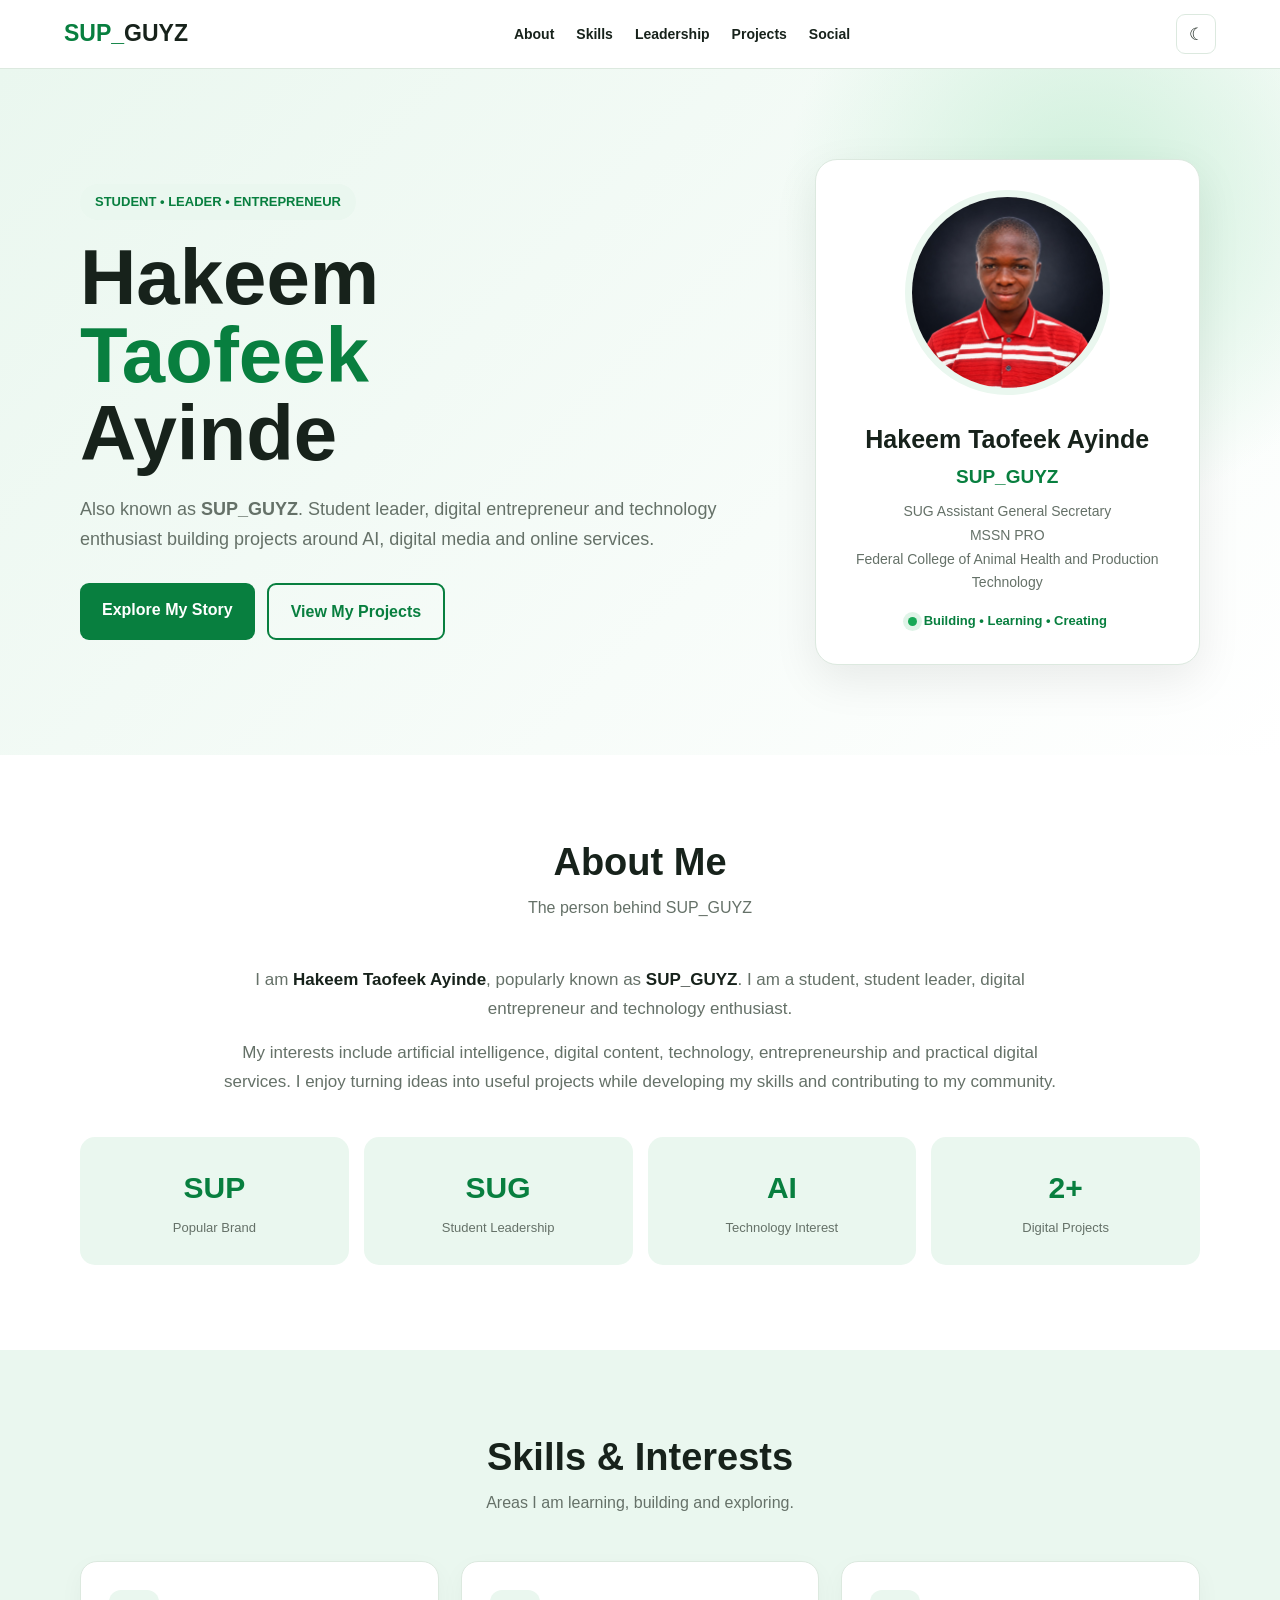
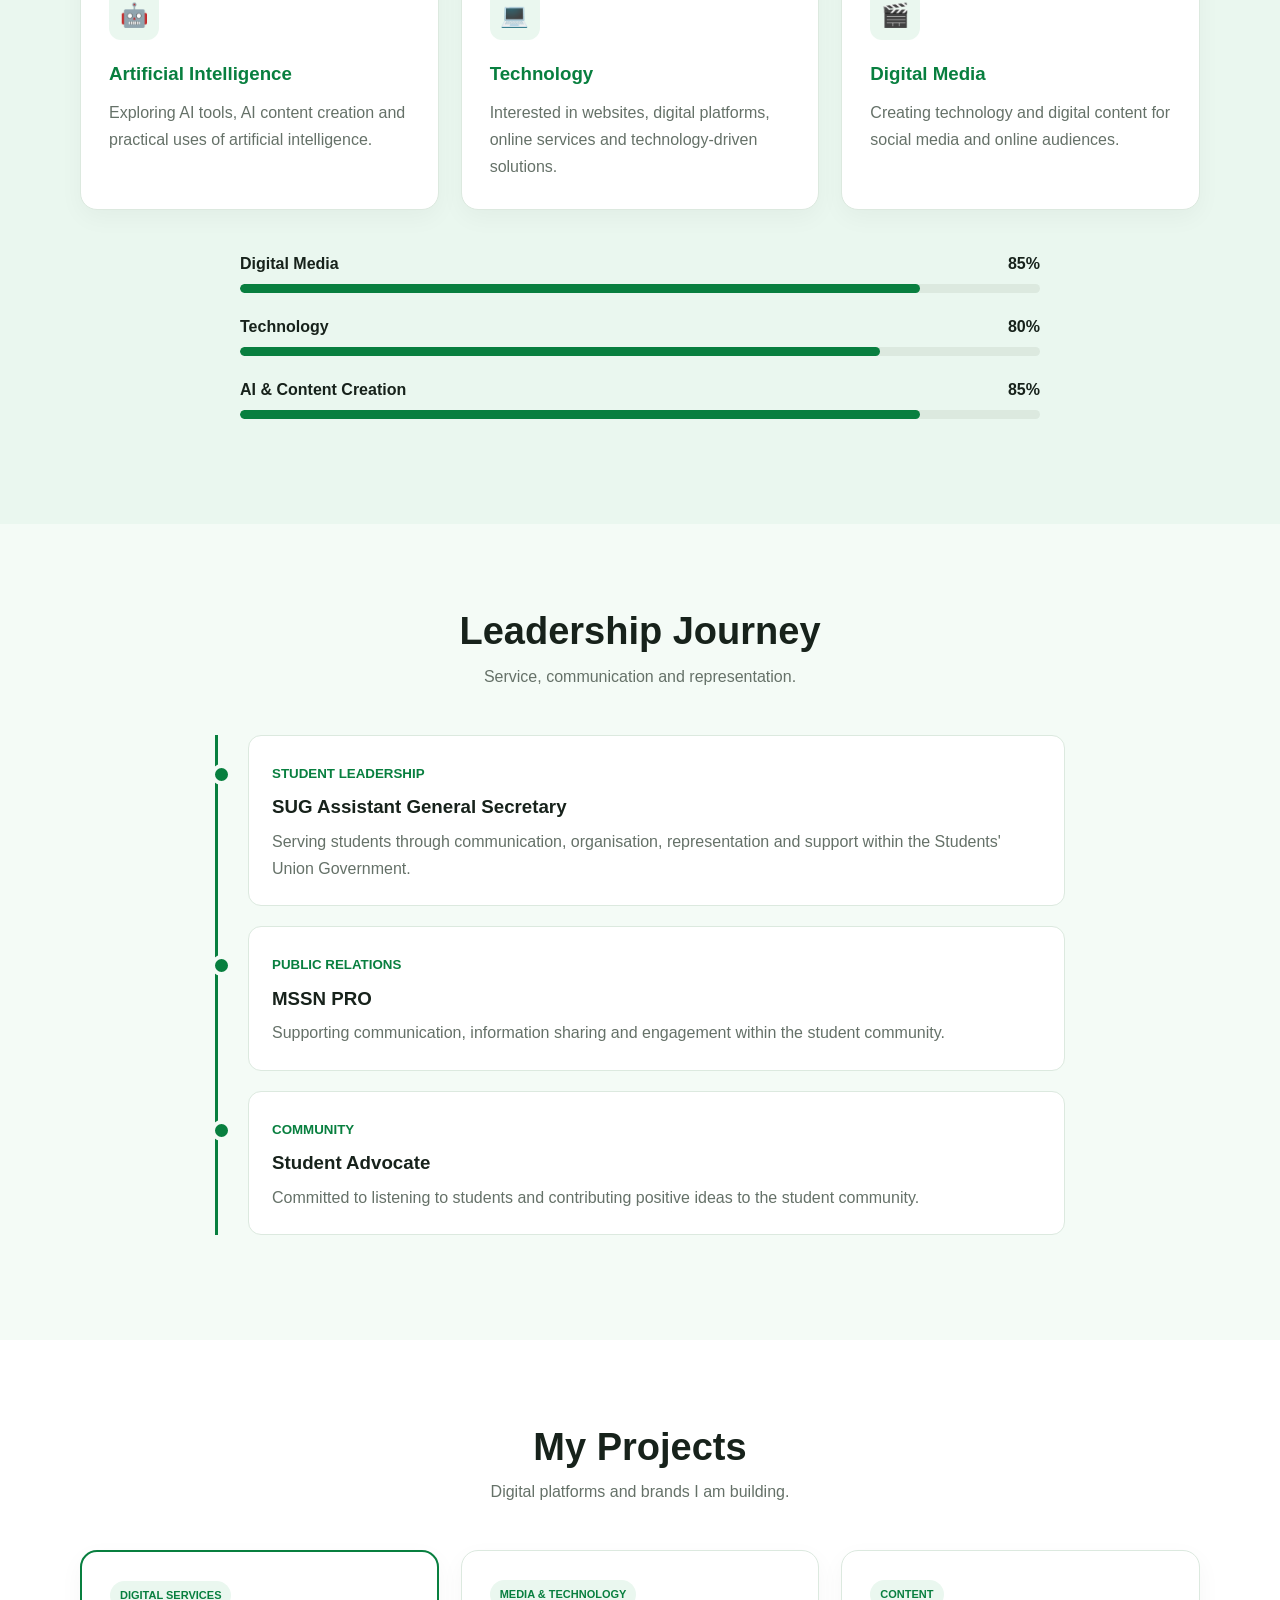
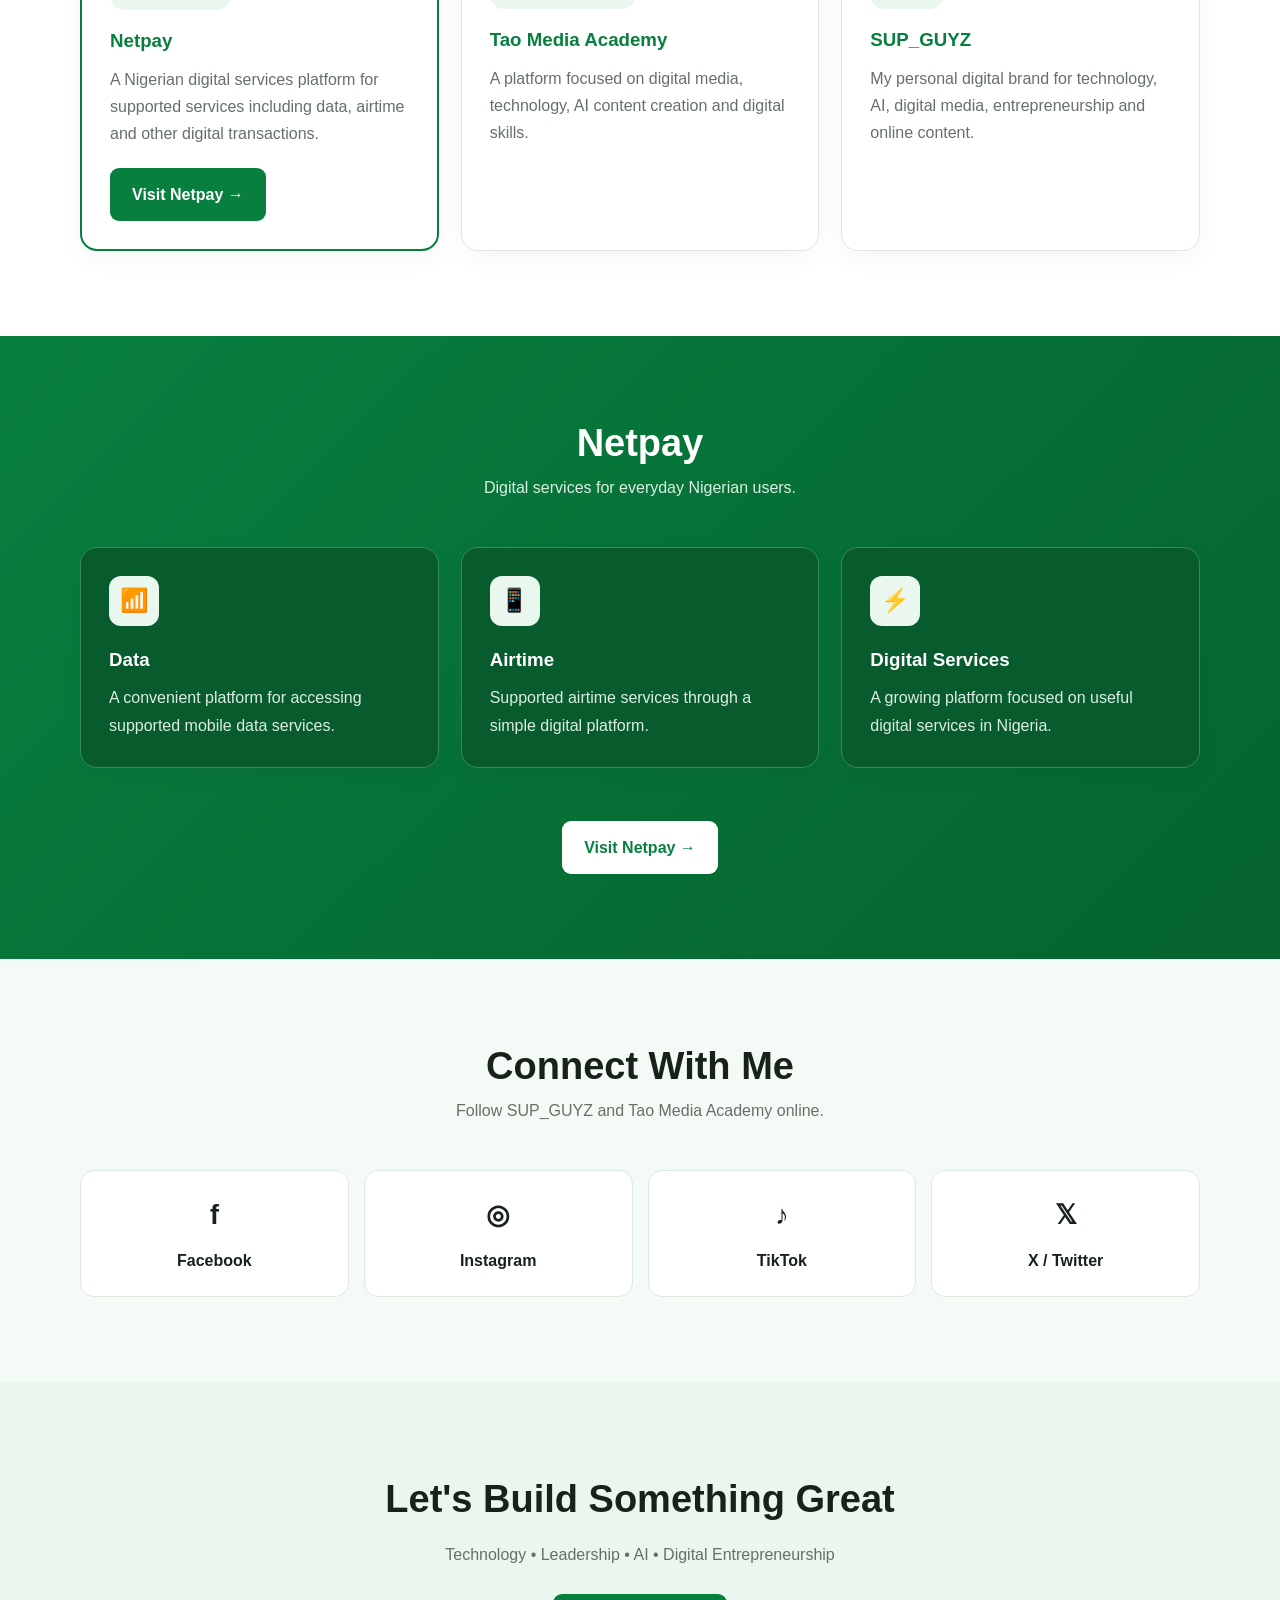
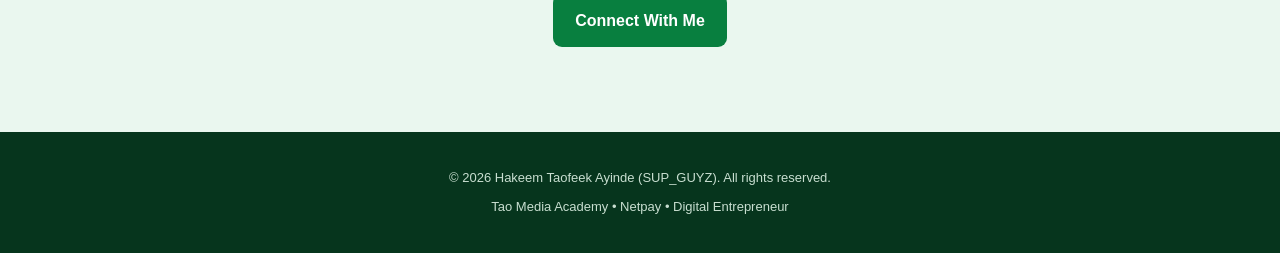
==== commit 0d589605: "Update image source path in index.html" ====
--- a/index.html
+++ b/index.html
@@ -694,9 +694,8 @@
 </div>
 
 <div class="profile">
-<img src="assets/hakeem-taofeek.png"
-alt="Hakeem Taofeek Ayinde popularly known as SUP_GUYZ">
-
+<img src="hakeem-taofeek.png"
+     alt="Hakeem Taofeek Ayinde popularly known as SUP_GUYZ">
 <h2>Hakeem Taofeek Ayinde</h2>
 
 <div class="alias">SUP_GUYZ</div>
